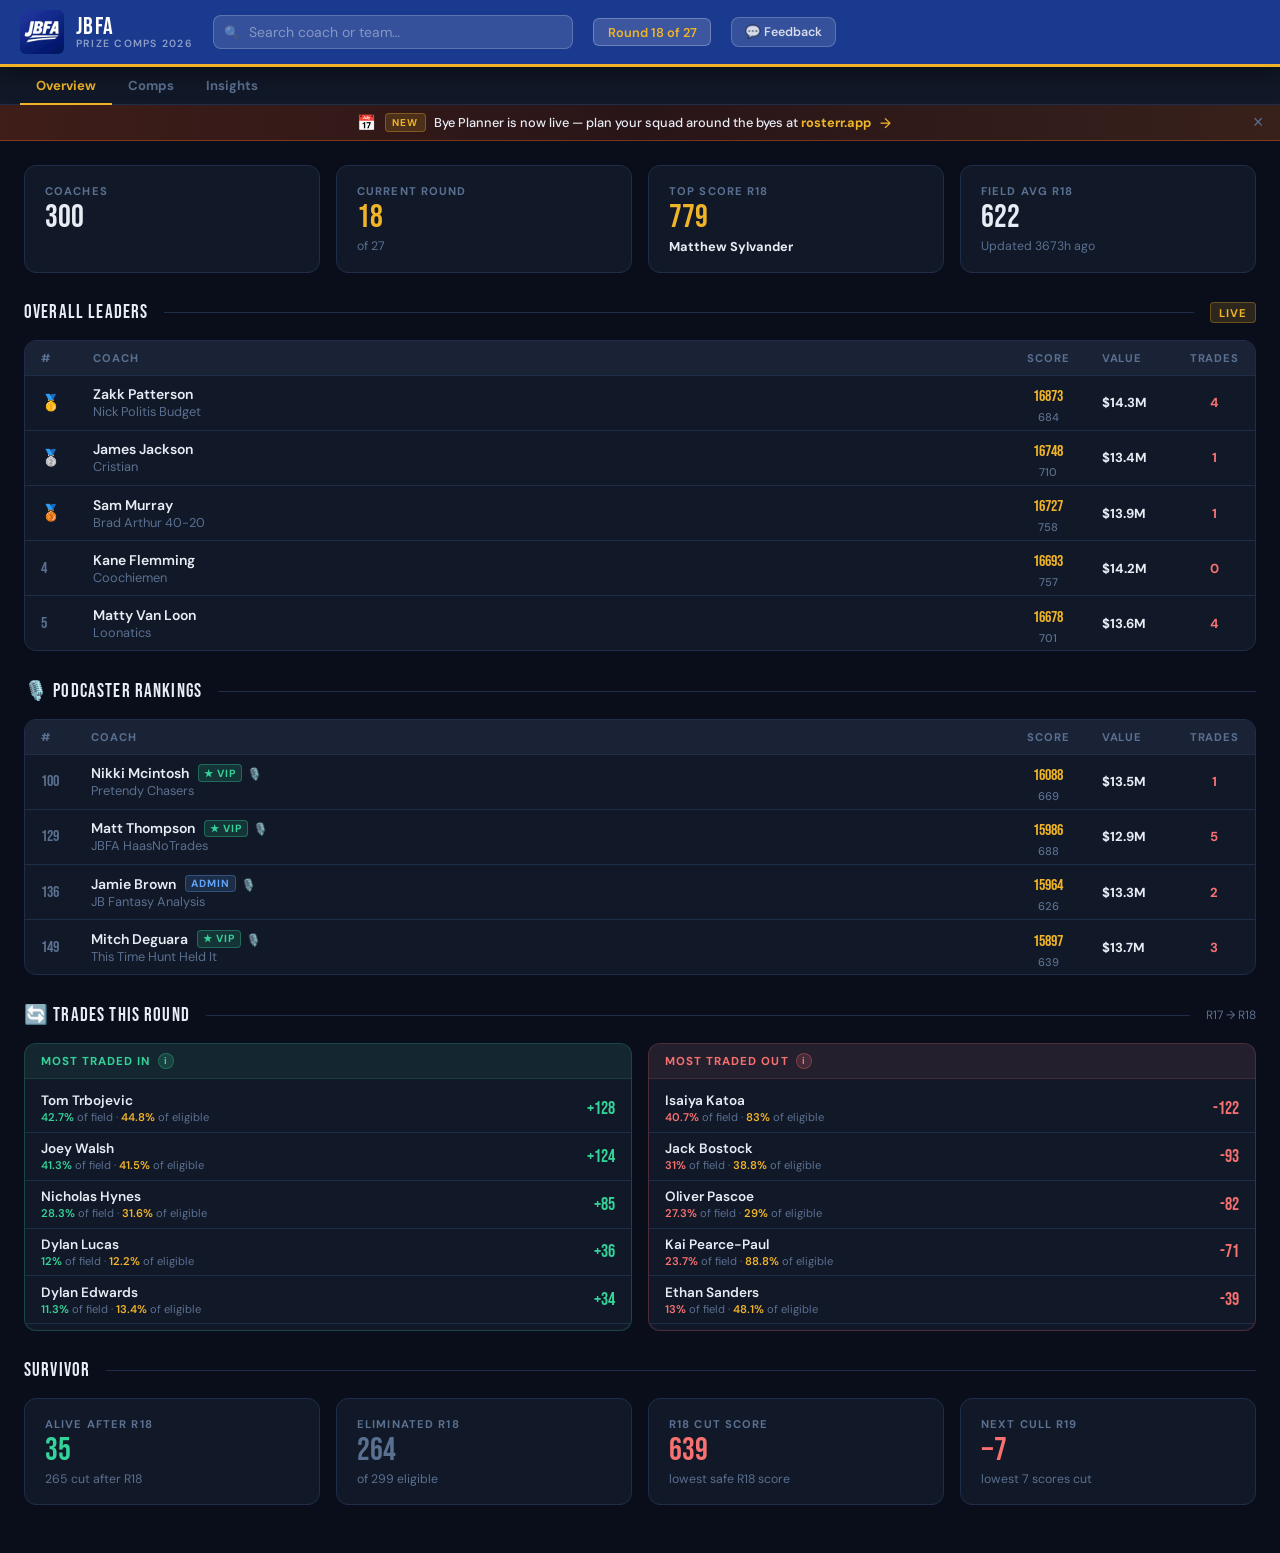
==== index.html @ 5144ec26 "R18: seeding prize winners + Knockout bracket page - Add final Seeding (R9-R18) prize winners to Pri" ====
<!DOCTYPE html>

<html lang="en">
<head>
<meta charset="UTF-8">
<meta name="viewport" content="width=device-width, initial-scale=1.0">
<link rel="icon" href="data:image/svg+xml,<svg xmlns='http://www.w3.org/2000/svg' viewBox='0 0 100 100'><text y='.9em' font-size='90'>🏉</text></svg>">
<title>JBFA Fantasy League — 2026</title>
<link href="https://fonts.googleapis.com/css2?family=Bebas+Neue&family=DM+Sans:wght@400;500;600&display=swap" rel="stylesheet">

<link rel="stylesheet" href="style.css">
<link rel="manifest" href="manifest.json">
<meta name="theme-color" content="#1a3a8f">
<meta name="apple-mobile-web-app-capable" content="yes">
<meta name="apple-mobile-web-app-status-bar-style" content="black-translucent">
<meta name="apple-mobile-web-app-title" content="JBFA">
<!-- Styles moved to style.css -->

</head>
<body>

<!-- Loading overlay — hidden once data.json is initialised -->
<div id="app-loading">
  <div class="loading-spinner"></div>
  <div class="loading-text">Loading league data…</div>
</div>

<!-- Error banner — shown if data.json fails to load -->
<div id="error-banner" role="alert">
  ⚠️ Unable to load league data.
  <button class="error-retry" onclick="location.reload()">Retry</button>
</div>

<!-- Round update banner — shown when a newer round is detected on origin -->
<div id="round-update-banner" role="alert">
  <span class="rub-msg">A newer round is now available</span>
  <button class="rub-btn" onclick="hardRefresh()">Update now</button>
  <button class="rub-close" onclick="document.getElementById('round-update-banner').classList.remove('visible')" aria-label="Dismiss">×</button>
</div>

<header>
  <div class="hdr">
    <div class="logo-wrap" onclick="goHome()">
      <img class="logo-img" src="logo.jpg" alt="JBFA">
      <div><div class="logo-text">JBFA</div><span class="logo-sub">Prize Comps 2026</span></div>
    </div>
    <div class="sw">
      <span class="si">🔍</span>
      <input id="gs" type="text" placeholder="Search coach or team…" autocomplete="off">
      <div class="sdrop" id="sdrop"></div>
    </div>
    <div class="rpill" id="rpill" style="cursor:pointer">--</div>
    <button class="btn-feedback" onclick="document.getElementById('fmodal').style.display='flex'">💬 Feedback</button>
  </div>
</header>



<div class="nav">
  <div class="nav-top">
    <button class="nb-top active" id="nbt-ov" onclick="showTopTab('ov')">Overview</button>
    <button class="nb-top" id="nbt-comp" onclick="showTopTab('comp')">Comps</button>
    <button class="nb-top" id="nbt-insights" onclick="showTopTab('insights')">Insights</button>
  </div>
  <div class="nav-sub" id="nav-sub-comp" style="display:none">
    <button class="nb" id="nb-how" onclick="showTab(event,'how')">How It Works</button>
    <div class="nsep"></div>
    <button class="nb" id="nb-p1" onclick="showTab(event,'p1')">Qualifying</button>
    <button class="nb" id="nb-p2" onclick="showTab(event,'p2')">Seeding</button>
    <button class="nb" id="nb-p3" onclick="showTab(event,'p3')">Knockout</button>
    <div class="nsep"></div>
    <button class="nb" id="nb-c2" onclick="showTab(event,'c2')">🎯 Survivor</button>
    <div class="nsep"></div>
    <button class="nb" id="nb-vip" onclick="showTab(event,'vip')">⭐ VIP</button>
    <div class="nsep"></div>
    <button class="nb" id="nb-prizes" onclick="showTab(event,'prizes')">🏆 Prizes</button>
  </div>
  <div class="nav-sub" id="nav-sub-insights" style="display:none">
    <button class="nb" id="nb-stats" onclick="showTab(event,'stats')">📈 Stats</button>
    <button class="nb" id="nb-players" onclick="showTab(event,'players')">🏉 Ownership</button>
    <button class="nb" id="nb-sd" onclick="showTab(event,'sd')">📊 Score Distribution</button>
  </div>
</div>

<!-- Rosterr Bye Planner promo bar -->
<div id="bye-promo-bar">
  <a href="https://rosterr.app" target="_blank" rel="noopener noreferrer" id="bye-promo-link">
    <span class="bpb-icon">📅</span>
    <span class="bpb-badge">NEW</span>
    <span class="bpb-text-full">Bye Planner is now live — plan your squad around the byes at <strong>rosterr.app</strong></span>
    <span class="bpb-text-short">Bye Planner now live at <strong>rosterr.app</strong></span>
    <span class="bpb-arrow">→</span>
  </a>
  <button class="bpb-close" onclick="dismissByePromo()" title="Dismiss">×</button>
</div>
<script>
(function(){if(localStorage.getItem('byePromoDismissed')){var b=document.getElementById('bye-promo-bar');if(b)b.style.display='none';}})();
function dismissByePromo(){document.getElementById('bye-promo-bar').style.display='none';localStorage.setItem('byePromoDismissed','1');}
</script>

<main>

  <!-- COACH VIEW -->
  <div id="cv">
    <button class="cvback" onclick="closeCv()">← Back</button>
    <div id="cvc"></div>
  </div>

  <!-- OVERVIEW -->
  <div class="panel active" id="panel-ov">
    <div class="sr">
      <div class="sc"><div class="scl">Coaches</div><div class="scv" id="sc-total">--</div><div class="scs"></div></div>
      <div class="sc"><div class="scl">Current Round</div><div class="scv" style="color:var(--accent)" id="sc-cur-round">--</div><div class="scs">of 27</div></div>
      <div class="sc"><div class="scl" id="sc-top-label">Top Score R--</div><div class="scv" style="color:var(--accent)" id="sc-top-val">--</div><div class="scs" id="sc-top-coach" style="color:var(--text);font-weight:700;font-size:.8rem">--</div></div>
      <div class="sc"><div class="scl" id="sc-avg-label">Field Avg R--</div><div class="scv" id="sc-avg-val">--</div><div class="scs" id="sc-avg-sub"></div></div>
    </div>
    <div class="sh"><div class="sht">Overall Leaders</div><div class="shl"></div><span class="badge bt1">Live</span></div>
    <div class="tw"><div class="tw-scroll"><table id="ovt">
      <colgroup><col style="width:38px"><col><col style="width:72px"><col style="width:88px"><col style="width:60px"></colgroup>
      <thead><tr><th>#</th><th>Coach</th><th style="text-align:center">Score</th><th>Value</th><th>Trades</th></tr></thead>
      <tbody id="ov-top"></tbody>
    </table></div></div>
    <div class="sh"><div class="sht">🎙️ Podcaster Rankings</div><div class="shl"></div></div>
    <div class="tw"><div class="tw-scroll"><table id="ovp">
      <colgroup><col style="width:38px"><col><col style="width:72px"><col style="width:88px"><col style="width:60px"></colgroup>
      <thead><tr><th>#</th><th>Coach</th><th style="text-align:center">Score</th><th>Value</th><th>Trades</th></tr></thead>
      <tbody id="ov-pod"></tbody>
    </table></div></div>
    <div class="sh"><div class="sht">🔄 Trades This Round</div><div class="shl"></div><span id="ov-trade-rnd" style="font-size:.75rem;color:var(--muted)"></span></div>
    <div style="display:grid;grid-template-columns:1fr 1fr;gap:1rem;margin-bottom:1.5rem;">
      <div style="background:var(--surface);border:1px solid rgba(52,211,153,.25);border-radius:12px;overflow:hidden;">
        <div style="background:rgba(52,211,153,.08);padding:.55rem 1rem;border-bottom:1px solid rgba(52,211,153,.15);font-size:.72rem;font-weight:700;text-transform:uppercase;letter-spacing:.09em;color:var(--green);display:flex;align-items:center">Most Traded In<button class="trade-info-btn" onclick="document.getElementById('trade-info-modal').classList.add('open')" title="What does % eligible mean?" style="border-color:rgba(52,211,153,.3);background:rgba(52,211,153,.15);color:var(--green);">i</button></div>
        <div id="ov-traded-in" style="padding:.35rem 0;"></div>
      </div>
      <div style="background:var(--surface);border:1px solid rgba(248,113,113,.25);border-radius:12px;overflow:hidden;">
        <div style="background:rgba(248,113,113,.08);padding:.55rem 1rem;border-bottom:1px solid rgba(248,113,113,.15);font-size:.72rem;font-weight:700;text-transform:uppercase;letter-spacing:.09em;color:var(--red);display:flex;align-items:center">Most Traded Out<button class="trade-info-btn" onclick="document.getElementById('trade-info-modal').classList.add('open')" title="What does % eligible mean?" style="border-color:rgba(248,113,113,.3);background:rgba(248,113,113,.15);color:var(--red);">i</button></div>
        <div id="ov-traded-out" style="padding:.35rem 0;"></div>
      </div>
    </div>
    <div class="sh"><div class="sht">Survivor</div><div class="shl"></div></div>
    <div class="sr" id="sr-surv-ov">
      <div class="sc"><div class="scl" id="sc-alive-label">Alive After Last Round</div><div class="scv" style="color:var(--green)" id="sc-alive">--</div><div class="scs" id="sc-alive-sub">— cut after last round</div></div>
      <div class="sc"><div class="scl" id="sc-elim-label">Eliminated</div><div class="scv" style="color:var(--muted)" id="sc-elim-count">--</div><div class="scs" id="sc-elim-sub">lowest scores cut</div></div>
      <div class="sc"><div class="scl" id="sc-cut-label-ov">Cut Score</div><div class="scv" style="color:var(--red)" id="sc-cut-val-ov">--</div><div class="scs" id="sc-cut-scs-ov">lowest safe score</div></div>
      <div class="sc"><div class="scl" id="sc-next-cull-label">Next Cull</div><div class="scv" style="color:var(--red)" id="sc-next-cull-val">—</div><div class="scs" id="sc-next-cull-sub">lowest scores cut</div></div>
    </div>
  </div>

  <!-- HOW IT WORKS -->
  <div class="panel" id="panel-how">

    <!-- ── MAIN SEASON COMP ── -->
    <div style="border:1px solid rgba(26,58,143,.6);border-radius:16px;overflow:hidden;margin-bottom:2rem;">
      <div style="background:linear-gradient(135deg,rgba(26,58,143,.5),rgba(26,58,143,.25));padding:1rem 1.5rem;display:flex;align-items:center;justify-content:space-between;border-bottom:1px solid rgba(26,58,143,.4);">
        <div style="display:flex;align-items:center;gap:.75rem;">
          <span style="font-size:1.4rem">🏟️</span>
          <div>
            <div style="font-family:'Bebas Neue',sans-serif;font-size:1.3rem;letter-spacing:.06em;color:#fff">Main Season Comp</div>
            <div style="font-size:.72rem;color:rgba(255,255,255,.45);text-transform:uppercase;letter-spacing:.1em">3 Phases · Rounds 1–27</div>
          </div>
        </div>
        <div style="display:flex;gap:.4rem">
          <span class="badge bt1">Qualifying</span>
          <span class="badge bt2">Seeding</span>
          <span class="badge bp3">Knockout</span>
        </div>
      </div>
      <div style="padding:1.5rem;">
        <div class="tl" style="margin-top:0">
          <div class="tls cur" onclick="showTab(null,'p1')"><div class="tlr">R1–R8</div><div class="tll">Qualifying</div><div class="tld">All together</div></div>
          <div class="tls" onclick="showTab(null,'p2')"><div class="tlr">R9–R18</div><div class="tll">Seeding</div><div class="tld">3 Tier groups</div></div>
          <div class="tls" onclick="showTab(null,'p3')"><div class="tlr">R19–R27</div><div class="tll">Knockout</div><div class="tld">Full Knockout</div></div>
        </div>
        <div class="tl-hint">↑ tap a phase to jump to its standings</div>
        <div class="hg">
          <div class="hc">
            <div style="display:flex;align-items:center;gap:.6rem;margin-bottom:.6rem"><span class="badge bt1" style="font-size:.75rem;padding:.2rem .6rem">Qualifying</span><span style="color:var(--muted);font-size:.8rem">Rounds 1–8</span></div>
            <div class="ht">All In</div>
            <p>All <span class="dyn-total">JBFA</span> coaches compete together, points accumulate each week. Your <strong>rank after Round 8</strong> determines which tier you enter for Seeding.</p>
          </div>
          <div class="hc">
            <div style="display:flex;align-items:center;gap:.6rem;margin-bottom:.6rem"><span class="badge bt2" style="font-size:.75rem;padding:.2rem .6rem">Seeding</span><span style="color:var(--muted);font-size:.8rem">Rounds 9–18</span></div>
            <div class="ht">Tier Groups</div>
            <p><strong class="ac">Points reset to zero</strong> at Round 9. Three separate competitions run for 10 rounds with their own prizes.</p>
            <div style="display:flex;flex-direction:column;gap:.5rem;margin-top:.85rem">
              <div style="display:flex;align-items:center;justify-content:space-between;background:var(--surface2);border-radius:6px;padding:.5rem .75rem"><div style="display:flex;align-items:center;gap:.5rem"><span class="badge bt1">Tier 1</span><span style="font-size:.82rem;font-weight:600">Premiership</span></div><span style="font-size:.78rem;color:var(--muted)">Top 100</span></div>
              <div style="display:flex;align-items:center;justify-content:space-between;background:var(--surface2);border-radius:6px;padding:.5rem .75rem"><div style="display:flex;align-items:center;gap:.5rem"><span class="badge bt2">Tier 2</span><span style="font-size:.82rem;font-weight:600">Championship</span></div><span style="font-size:.78rem;color:var(--muted)">Ranks 101–200</span></div>
              <div style="display:flex;align-items:center;justify-content:space-between;background:var(--surface2);border-radius:6px;padding:.5rem .75rem"><div style="display:flex;align-items:center;gap:.5rem"><span class="badge bt3">Tier 3</span><span style="font-size:.82rem;font-weight:600">State Cup</span></div><span style="font-size:.78rem;color:var(--muted)">Ranks 201+</span></div>
            </div>
          </div>
          <div class="hc">
            <div style="display:flex;align-items:center;gap:.6rem;margin-bottom:.6rem"><span class="badge bp3" style="font-size:.75rem;padding:.2rem .6rem">Knockout</span><span style="color:var(--muted);font-size:.8rem">Rounds 19–27</span></div>
            <div class="ht">Full Knockout</div>
            <p>All coaches re-enter a <strong>seeded bracket</strong> based on Seeding results. Top seeds receive byes in R19. The <strong class="ac">top 4 coaches</strong> share the main prizes.</p>
          </div>
        </div>
      </div>
    </div>

    <!-- ── SURVIVAL KNOCKOUT ── -->
    <div style="border:1px solid rgba(248,113,113,.3);border-radius:16px;overflow:hidden;margin-bottom:2rem;">
      <div style="background:linear-gradient(135deg,rgba(220,38,38,.2),rgba(220,38,38,.08));padding:1rem 1.5rem;display:flex;align-items:center;justify-content:space-between;border-bottom:1px solid rgba(248,113,113,.2);">
        <div style="display:flex;align-items:center;gap:.75rem;">
          <span style="font-size:1.4rem">🎯</span>
          <div>
            <div style="font-family:'Bebas Neue',sans-serif;font-size:1.3rem;letter-spacing:.06em;color:#fff">Survivor</div>
            <div style="font-size:.72rem;color:rgba(255,255,255,.45);text-transform:uppercase;letter-spacing:.1em">Runs all 27 rounds in parallel</div>
          </div>
        </div>
        <span class="badge balive" style="font-size:.7rem">Weekly Score Only</span>
      </div>
      <div style="padding:1.5rem;display:grid;grid-template-columns:1fr 1fr;gap:1.5rem;">
        <div>
          <div class="ht" style="margin-bottom:.5rem">How it works</div>
          <p style="font-size:.875rem;color:var(--muted);line-height:1.65">Runs in parallel with the Main Season Comp across all 27 rounds. Each round the coaches with the <strong style="color:var(--text)">lowest score that week</strong> are eliminated — regardless of how they've performed before. <strong style="color:var(--text)">Weekly score only, never cumulative.</strong></p>
          <p style="font-size:.72rem;color:var(--muted);line-height:1.6;margin-top:.5rem;opacity:.7">* Tiebreaker: if coaches finish on the same score at the cut line, the coach with the higher score from the <em>previous round</em> is retained. Ties cascade back further if still equal. In Round 1 (no prior round), tied coaches at the cut are both kept safe.</p>
        </div>
        <div>
          <div class="ht" style="margin-bottom:.5rem">Key facts</div>
          <div style="display:flex;flex-direction:column;gap:.4rem">
            <div style="display:flex;justify-content:space-between;font-size:.82rem;padding:.4rem .6rem;background:var(--surface2);border-radius:6px"><span style="color:var(--muted)">Started</span><strong>299 coaches</strong></div>
            <div style="display:flex;justify-content:space-between;font-size:.82rem;padding:.4rem .6rem;background:var(--surface2);border-radius:6px"><span style="color:var(--muted)">Round 1</span><strong style="color:var(--green)">No eliminations</strong></div>
            <div style="display:flex;justify-content:space-between;font-size:.82rem;padding:.4rem .6rem;background:var(--surface2);border-radius:6px"><span style="color:var(--muted)">Winner</span><strong>Last coach standing (R27)</strong></div>
          </div>
        </div>
      </div>
    </div>

    <!-- ── VIP OVERALL COMP ── -->
    <div style="border:1px solid rgba(52,211,153,.3);border-radius:16px;overflow:hidden;margin-bottom:1rem;">
      <div style="background:linear-gradient(135deg,rgba(52,211,153,.15),rgba(52,211,153,.05));padding:1rem 1.5rem;display:flex;align-items:center;justify-content:space-between;border-bottom:1px solid rgba(52,211,153,.2);">
        <div style="display:flex;align-items:center;gap:.75rem;">
          <span style="font-size:1.4rem">⭐</span>
          <div>
            <div style="font-family:'Bebas Neue',sans-serif;font-size:1.3rem;letter-spacing:.06em;color:var(--vip)">VIP Overall Comp</div>
            <div style="font-size:.72rem;color:rgba(255,255,255,.45);text-transform:uppercase;letter-spacing:.1em">68 designated entries · Cumulative all season</div>
          </div>
        </div>
        <span class="badge bvip dyn-vip-badge" style="font-size:.7rem">68 Entries</span>
      </div>
      <div style="padding:1.5rem;display:grid;grid-template-columns:1fr 1fr;gap:1.5rem;">
        <div>
          <div class="ht" style="margin-bottom:.5rem">How it works</div>
          <p style="font-size:.875rem;color:var(--muted);line-height:1.65">Exclusive to VIP members. A <strong style="color:var(--text)">cumulative season-long standings</strong> using each VIP's designated entry. Coaches with multiple teams nominate one entry for this leaderboard. Best cumulative score across all 27 rounds wins.</p>
        </div>
        <div>
          <div class="ht" style="margin-bottom:.5rem">Key facts</div>
          <div style="display:flex;flex-direction:column;gap:.4rem">
            <div style="display:flex;justify-content:space-between;font-size:.82rem;padding:.4rem .6rem;background:var(--surface2);border-radius:6px"><span style="color:var(--muted)">Entrants</span><strong style="color:var(--vip)">68 VIP coaches</strong></div>
            <div style="display:flex;justify-content:space-between;font-size:.82rem;padding:.4rem .6rem;background:var(--surface2);border-radius:6px"><span style="color:var(--muted)">Scoring</span><strong>Cumulative — all 27 rounds</strong></div>
            <div style="display:flex;justify-content:space-between;font-size:.82rem;padding:.4rem .6rem;background:var(--surface2);border-radius:6px"><span style="color:var(--muted)">Entries per coach</span><strong>One designated entry only</strong></div>
          </div>
        </div>
      </div>
    </div>

  </div>

  <!-- PHASE 1 -->
  <div class="panel" id="panel-p1">
    <div class="sh" style="margin-top:0"><div class="sht">Qualifying — Current Rankings</div><div class="shl"></div><span class="badge bt1" style="font-size:.68rem">Rounds 1–8</span></div>
    <p style="color:var(--muted);font-size:.875rem;margin-bottom:1.25rem;" id="standings-sub">Standings after Round 2. Click any row for coach profile.</p>
    <div class="fr">
      <span class="fil">Filter:</span>
      <input class="fi" id="p1fi" placeholder="Search coach or team…" oninput="fP1()">
      <span style="margin-left:auto;font-size:.82rem;color:var(--muted)" id="p1ct"></span>
    </div>
    <div class="tw"><div class="tw-scroll"><table id="p1t">
      <colgroup><col style="width:38px"><col><col style="width:72px"><col style="width:88px"><col style="width:60px"></colgroup>
      <thead><tr><th>#</th><th>Coach</th><th style="text-align:center">Score</th><th>Value</th><th>Trades</th></tr></thead>
      <tbody id="p1b"></tbody>
    </table></div></div>
    <div class="pager" id="p1pg"></div>
  </div>

  <!-- PHASE 2 -->
  <div class="panel" id="panel-p2">
    <div class="cs"><div class="csi">🏆</div><h3>Seeding — Tier Groups</h3><p>Begins Round 9. Tier splits determined by Qualifying ranking after Round 8.</p></div>
  </div>

  <!-- PHASE 3 -->
  <div class="panel" id="panel-p3">
    <div class="sh" style="margin-top:0"><div class="sht">Knockout — Seeded Bracket</div><div class="shl"></div><span class="badge bp3" style="font-size:.68rem">Rounds 19–27</span></div>
    <p style="color:var(--muted);font-size:.875rem;margin-bottom:1rem">All coaches re-enter one seeded knockout. Seeds come from the final Seeding results — Premiership seeds 1–100, Championship 101–200, State Cup 201–300. Higher weekly score advances; lose once and you're out.</p>
    <div class="ko-chips" id="ko-chips"></div>
    <div class="ko-search-wrap">
      <input class="fi ko-search" id="koSearch" placeholder="🔍 Search your coach or team to see your matchup…" oninput="koFilter()" onfocus="koFilter()" autocomplete="off">
      <div class="ko-drop" id="koDrop"></div>
    </div>
    <div id="koResult"></div>
    <div id="koDefault"></div>
  </div>

  <!-- SURVIVAL -->
  <div class="panel" id="panel-c2">
    <div class="sh" style="margin-top:0"><div class="sht">Survivor</div><div class="shl"></div></div>
    <p style="color:var(--muted);font-size:.875rem;margin-bottom:1.5rem;"><strong style="color:var(--text)">Weekly score only — not cumulative.</strong> Each round the coaches with the lowest <em>that week's score</em> are eliminated, regardless of how they've performed before. Survive each round. Last coach standing after Round 27 wins.</p>
    <div class="sr">
      <div class="sc"><div class="scl">Started</div><div class="scv" id="sc-started">--</div><div class="scs">coaches</div></div>
      <div class="sc"><div class="scl">Still Alive</div><div class="scv" style="color:var(--green)" id="sc-still-alive">--</div><div class="scs" id="sc-still-alive-sub">after last round</div></div>
      <div class="sc"><div class="scl">Eliminated</div><div class="scv" style="color:var(--muted)" id="sc-elim-count">—</div><div class="scs" id="sc-elim-sub">cut to date</div></div>
      <div class="sc"><div class="scl" id="sc-cut-label">Cut Score</div><div class="scv" style="color:var(--red)" id="sc-cut-val">--</div><div class="scs" id="sc-cut-scs">lowest safe score</div></div>
      <div class="sc"><div class="scl" id="sc-next-drop-label">Next Drop</div><div class="scv" style="color:var(--red)" id="sc-next-drop-val">—</div><div class="scs">lowest weekly scores cut</div></div>
    </div>
    <div class="sh"><div class="sht">Full Drop Schedule</div><div class="shl"></div></div>
    <div style="display:flex;gap:.5rem;flex-wrap:wrap;margin-bottom:.75rem;align-items:center;">
      <span style="font-size:.7rem;color:var(--muted);font-weight:700;text-transform:uppercase;letter-spacing:.08em">% cut:</span>
      <span style="font-size:.72rem;color:var(--green);background:rgba(52,211,153,.1);border:1px solid rgba(52,211,153,.25);border-radius:4px;padding:.1rem .4rem">0%</span>
      <span style="font-size:.72rem;color:var(--blue);background:rgba(96,165,250,.1);border:1px solid rgba(96,165,250,.25);border-radius:4px;padding:.1rem .4rem">&lt;5%</span>
      <span style="font-size:.72rem;color:var(--accent);background:rgba(240,180,41,.1);border:1px solid rgba(240,180,41,.25);border-radius:4px;padding:.1rem .4rem">&lt;10%</span>
      <span style="font-size:.72rem;color:#fb923c;background:rgba(251,146,60,.1);border:1px solid rgba(251,146,60,.25);border-radius:4px;padding:.1rem .4rem">&lt;20%</span>
      <span style="font-size:.72rem;color:var(--red);background:rgba(248,113,113,.1);border:1px solid rgba(248,113,113,.25);border-radius:4px;padding:.1rem .4rem">&lt;35%</span>
      <span style="font-size:.72rem;color:#ef4444;background:rgba(220,38,38,.1);border:1px solid rgba(220,38,38,.25);border-radius:4px;padding:.1rem .4rem">35%+</span>
    </div>
    <p style="font-size:.78rem;color:var(--muted);margin-bottom:.5rem;">💡 <strong style="color:var(--text)">Click any round</strong> to see which coaches were eliminated that round.</p>
    <div class="sg" id="sgrid"></div>
    <div id="elim-popup" style="display:none;margin-top:.75rem;background:var(--surface2);border:1px solid var(--border);border-radius:10px;padding:1rem;"></div>
    <div class="sh" style="margin-top:1.75rem"><div class="sht">Who's Still Alive</div><div class="shl"></div><span class="badge balive" id="alive-count-badge"></span></div>
    <div class="fr" style="margin-bottom:.75rem">
      <span class="fil">Filter:</span>
      <input class="fi" id="c2fi" placeholder="Search coach or team…" oninput="fC2()" style="width:200px">
      <select id="c2sort" onchange="fC2()" style="background:var(--surface2);border:1px solid var(--border);border-radius:8px;padding:.4rem .75rem;color:var(--text);font-family:'DM Sans',sans-serif;font-size:.85rem;outline:none;">
        <option value="rank">Overall Rank</option>
        <option value="scoreDesc">Score: High → Low</option>
        <option value="scoreAsc">Score: Low → High</option>
        <option value="name">Name A → Z</option>
      </select>
    </div>
    <div class="tw-scroll">
      <table style="width:100%;border-collapse:collapse">
        <thead><tr style="border-bottom:1px solid var(--border)">
          <th style="padding:.4rem .6rem;font-size:.7rem;color:var(--muted);text-align:left;text-transform:uppercase;letter-spacing:.08em">#</th>
          <th style="padding:.4rem .6rem;font-size:.7rem;color:var(--muted);text-align:left;text-transform:uppercase;letter-spacing:.08em">Coach</th>
          <th style="padding:.4rem .6rem;font-size:.7rem;color:var(--muted);text-align:right;text-transform:uppercase;letter-spacing:.08em">Overall Rank</th>
          <th style="padding:.4rem .6rem;font-size:.7rem;color:var(--muted);text-align:right;text-transform:uppercase;letter-spacing:.08em" id="c2-score-hdr">Score</th>
        </tr></thead>
        <tbody id="c2b"></tbody>
      </table>
    </div>
  </div>

  <!-- PLAYERS TAB -->
  <div class="panel" id="panel-players">
    <div class="sh" style="margin-top:0"><div class="sht">🏉 Player Insights</div><div class="shl"></div><span class="badge bt2" style="font-size:.68rem" id="pl-round-badge">Round 2 data</span></div>
    <p style="color:var(--muted);font-size:.875rem;margin-bottom:1.5rem;">Ownership and trade data across all JBFA coaches.</p>

    <!-- Trade Summary -->
    <div style="display:grid;grid-template-columns:1fr 1fr;gap:1rem;margin-bottom:1.5rem;">
      <div style="background:var(--surface);border:1px solid rgba(52,211,153,.3);border-radius:12px;overflow:hidden;">
        <div style="background:rgba(52,211,153,.1);padding:.65rem 1rem;border-bottom:1px solid rgba(52,211,153,.2);font-family:'Bebas Neue',sans-serif;font-size:.95rem;letter-spacing:.06em;color:var(--green);display:flex;align-items:center;">🔥 Most Traded IN<button class="trade-info-btn" onclick="document.getElementById('trade-info-modal').classList.add('open')" title="What does % eligible mean?">i</button></div>
        <div id="pl-traded-in" style="padding:.5rem 0;"></div>
      </div>
      <div style="background:var(--surface);border:1px solid rgba(248,113,113,.3);border-radius:12px;overflow:hidden;">
        <div style="background:rgba(248,113,113,.1);padding:.65rem 1rem;border-bottom:1px solid rgba(248,113,113,.2);font-family:'Bebas Neue',sans-serif;font-size:.95rem;letter-spacing:.06em;color:var(--red);display:flex;align-items:center;">📉 Most Traded OUT<button class="trade-info-btn" onclick="document.getElementById('trade-info-modal').classList.add('open')" title="What does % eligible mean?">i</button></div>
        <div id="pl-traded-out" style="padding:.5rem 0;"></div>
      </div>
    </div>

    <!-- Full ownership table -->
    <div class="sh"><div class="sht">Ownership Rankings</div><div class="shl"></div></div>
    <div class="fr">
      <span class="fil">Filter:</span>
      <input class="fi" id="plfi" placeholder="Search player…" oninput="fPlayers()" style="width:200px">
      <select id="plsort" onchange="fPlayers()" style="background:var(--surface2);border:1px solid var(--border);border-radius:8px;padding:.4rem .75rem;color:var(--text);font-family:'DM Sans',sans-serif;font-size:.85rem;outline:none;">
        <option value="ownedDesc">Ownership: High → Low</option>
        <option value="ownedAsc">Ownership: Low → High</option>
        <option value="topN">Top-N Ownership: High → Low</option>
        <option value="cost">Price: High → Low</option>
        <option value="tradedIn">Most Traded In</option>
        <option value="tradedOut">Most Traded Out</option>
      </select>
      <div style="display:flex;align-items:center;gap:.4rem;">
        <label style="font-size:.72rem;color:var(--accent);font-weight:700;white-space:nowrap">Top</label>
        <input id="pltopn" type="number" value="100" min="1" max="300" oninput="fPlayers()" style="width:54px;background:rgba(240,180,41,.08);border:1px solid rgba(240,180,41,.35);border-radius:6px;padding:.35rem .5rem;color:var(--accent);font-family:'DM Sans',sans-serif;font-size:.85rem;outline:none;text-align:center;font-weight:700;">
        <label style="font-size:.72rem;color:var(--accent);font-weight:700;white-space:nowrap">coaches ↓</label>
      </div>
      <span style="margin-left:auto;font-size:.82rem;color:var(--muted)" id="plct"></span>
    </div>
    <p style="font-size:.72rem;color:var(--muted);margin-bottom:.5rem;font-style:italic">⚠️ Player prices reflect last round's data — updated prices appear in next week's export.</p>
    <div id="pl-table-wrap"><div class="tw"><div class="tw-scroll"><table id="plt">
      <thead><tr><th>#</th><th>Player</th><th>Price</th><th>Ownership</th><th id="topn-header" style="background:rgba(240,180,41,.12);color:var(--accent);border-left:2px solid rgba(240,180,41,.3);border-right:2px solid rgba(240,180,41,.3);">Top 100</th><th>Traded In ↑</th><th style="font-size:.65rem">% of field</th><th style="font-size:.65rem">% eligible</th><th>Traded Out ↓</th><th style="font-size:.65rem">% of field</th><th style="font-size:.65rem">% eligible</th></tr></thead>
      <tbody id="plb"></tbody>
    </table></div></div></div>
    <div id="pl-card-list"></div>
  </div>

  <!-- VIP COMP -->
  <div class="panel" id="panel-vip">
    <div class="vip-banner">
      <div class="vip-banner-icon">⭐</div>
      <div>
        <h2>VIP Overall Comp</h2>
        <p>Exclusive to VIP members. Cumulative season-long standings using each VIP's designated entry. One entry per coach. <span class="dyn-vip-count">68</span> competitors.</p>
      </div>
    </div>
    <div class="sr">
      <div class="sc"><div class="scl">VIP Entries</div><div class="scv" style="color:var(--vip)">68</div><div class="scs">competitors</div></div>
      <div class="sc"><div class="scl" id="vip-top-label">Top Score R2</div><div class="scv" style="color:var(--accent)" id="vip-top">—</div><div class="scs" id="vip-top-team" style="color:var(--text);font-weight:700;font-size:.8rem">—</div></div>
      <div class="sc"><div class="scl">1st Prize</div><div class="scv" style="color:var(--vip);font-size:1.6rem;margin-top:.2rem">$500</div><hr style="border:none;border-top:1px solid var(--border);margin:.4rem 0"><div style="font-size:.65rem;text-transform:uppercase;letter-spacing:.08em;color:var(--muted)">Runner-up</div><div style="font-family:'Bebas Neue',sans-serif;font-size:1.1rem;color:var(--vip);letter-spacing:.04em;margin:.1rem 0">$100 <span style="font-size:.75rem;color:var(--muted)">JBFA Credit</span></div></div>
    </div>
    <div class="sh"><div class="sht">VIP Leaderboard</div><div class="shl"></div></div>
    <div class="fr"><span class="fil">Filter:</span><input class="fi" id="vipfi" placeholder="Search VIP coach or team…" oninput="fVip()"></div>
    <div class="tw"><div class="tw-scroll"><table id="vipt">
      <colgroup><col style="width:38px"><col><col style="width:72px"><col style="width:88px"><col style="width:60px"></colgroup>
      <thead><tr><th>#</th><th>Coach</th><th style="text-align:center">Score</th><th>Value</th><th>Trades</th></tr></thead>
      <tbody id="vipb"></tbody>
    </table></div></div>
    <div class="pager" id="vippg"></div>
  </div>

  <!-- PRIZES -->
  <div class="panel" id="panel-prizes">
    <div class="sh" style="margin-top:0"><div class="sht">Prize Pool — 2026 Season</div><div class="shl"></div></div>

    <!-- OVERALL CUMULATIVE -->
    <div style="border:1px solid rgba(240,180,41,.6);border-radius:16px;overflow:hidden;margin-bottom:2rem;">
      <div style="background:linear-gradient(135deg,rgba(240,180,41,.3),rgba(240,180,41,.12));padding:1rem 1.5rem;display:flex;align-items:center;justify-content:space-between;border-bottom:1px solid rgba(240,180,41,.3);">
        <div style="display:flex;align-items:center;gap:.75rem;">
          <span style="font-size:1.4rem">🌟</span>
          <div>
            <div style="font-family:'Bebas Neue',sans-serif;font-size:1.3rem;letter-spacing:.06em;color:#f0b429">Overall Points — Season Total</div>
            <div style="font-size:.72rem;color:rgba(255,255,255,.45);text-transform:uppercase;letter-spacing:.1em">All JBFA coaches · Cumulative all 27 rounds</div>
          </div>
        </div>
        <span class="badge bt1" style="font-size:.7rem">Top 5 Paid</span>
      </div>
      <div style="padding:1.5rem;">
        <div class="prizes-grid">
          <div class="prize-card gold"><div class="prize-title">🥇 1st Place</div><div class="prize-amount" style="font-family:'Bebas Neue',sans-serif;font-size:2rem;color:var(--accent);letter-spacing:.04em;margin:.5rem 0;">$750</div><div class="prize-winner"><span class="prize-pill"><span class="prize-pill-dot"></span>Winner TBD</span></div></div>
          <div class="prize-card gold"><div class="prize-title">🥈 2nd Place</div><div class="prize-amount" style="font-family:'Bebas Neue',sans-serif;font-size:2rem;color:var(--accent);letter-spacing:.04em;margin:.5rem 0;">$350</div><div class="prize-winner"><span class="prize-pill"><span class="prize-pill-dot"></span>Winner TBD</span></div></div>
          <div class="prize-card gold"><div class="prize-title">🥉 3rd Place</div><div class="prize-amount" style="font-family:'Bebas Neue',sans-serif;font-size:1.3rem;color:var(--accent);letter-spacing:.04em;margin:.5rem 0;">2027 JBFA<br>VIP Package</div><div class="prize-winner"><span class="prize-pill"><span class="prize-pill-dot"></span>Winner TBD</span></div></div>
          <div class="prize-card gold"><div class="prize-title">4th Place</div><div class="prize-amount" style="font-family:'Bebas Neue',sans-serif;font-size:1.6rem;color:var(--accent);letter-spacing:.04em;margin:.5rem 0;">$100 <span style="font-size:.9rem">+ Hat &amp; Shirt</span></div><div class="prize-winner"><span class="prize-pill"><span class="prize-pill-dot"></span>Winner TBD</span></div></div>
          <div class="prize-card gold"><div class="prize-title">5th Place</div><div class="prize-amount" style="font-family:'Bebas Neue',sans-serif;font-size:2rem;color:var(--accent);letter-spacing:.04em;margin:.5rem 0;">$75</div><div class="prize-winner"><span class="prize-pill"><span class="prize-pill-dot"></span>Winner TBD</span></div></div>
        </div>
      </div>
    </div>

    <!-- MAIN SEASON COMP -->
    <div style="border:1px solid rgba(26,58,143,.6);border-radius:16px;overflow:hidden;margin-bottom:2rem;">
      <div style="background:linear-gradient(135deg,rgba(26,58,143,.5),rgba(26,58,143,.25));padding:1rem 1.5rem;display:flex;align-items:center;justify-content:space-between;border-bottom:1px solid rgba(26,58,143,.4);">
        <div style="display:flex;align-items:center;gap:.75rem;">
          <span style="font-size:1.4rem">🏟️</span>
          <div>
            <div style="font-family:'Bebas Neue',sans-serif;font-size:1.3rem;letter-spacing:.06em;color:#fff">Main Season Comp</div>
            <div style="font-size:.72rem;color:rgba(255,255,255,.45);text-transform:uppercase;letter-spacing:.1em">Seeding Tiers · Knockout</div>
          </div>
        </div>
        <div style="display:flex;gap:.4rem;flex-wrap:wrap;justify-content:flex-end">
          <span class="badge bt1">Tier 1</span><span class="badge bt2">Tier 2</span><span class="badge bt3">Tier 3</span>
          <span class="badge bp3">Knockout</span>
        </div>
      </div>
      <div style="padding:1.5rem;">
        <div style="display:flex;align-items:center;gap:.5rem;flex-wrap:wrap;margin-bottom:.75rem"><span style="font-size:.75rem;font-weight:700;text-transform:uppercase;letter-spacing:.1em;color:var(--muted)">Seeding — Tier Prizes (Rounds 9–18)</span><span class="badge" style="background:rgba(52,211,153,.15);color:var(--green,#34d399);border:1px solid rgba(52,211,153,.4);font-size:.62rem">✓ Final — Winners Confirmed</span></div>
        <div class="prizes-grid" style="margin-bottom:1.5rem">
          <div class="prize-card blue">
            <div class="prize-title"><span class="badge bt1" style="margin-bottom:.4rem;display:inline-flex">Tier 1</span> Premiership</div>
            <div style="font-size:.68rem;text-transform:uppercase;letter-spacing:.1em;color:var(--muted);margin-top:.25rem">1st Place</div>
            <div class="prize-amount" style="font-family:'Bebas Neue',sans-serif;font-size:1.6rem;color:var(--t1);letter-spacing:.04em;margin:.2rem 0">$400</div>
            <div style="margin-top:.4rem"><span class="prize-pill prize-pill-won"><span class="prize-pill-dot"></span>Kane Flemming <span style="opacity:.6">· Coochiemen</span></span></div>
            <hr style="border:none;border-top:1px solid var(--border);margin:.5rem 0">
            <div style="font-size:.68rem;text-transform:uppercase;letter-spacing:.1em;color:var(--muted)">Runner-up</div>
            <div style="font-family:'Bebas Neue',sans-serif;font-size:1.3rem;color:var(--t1);letter-spacing:.04em;margin:.2rem 0">$150 <span style="font-size:.9rem">+ JBFA Hat</span></div>
            <div style="margin-top:.4rem"><span class="prize-pill prize-pill-won"><span class="prize-pill-dot"></span>Zakk Patterson <span style="opacity:.6">· Nick Politis Budget</span></span></div>
          </div>
          <div class="prize-card blue">
            <div class="prize-title"><span class="badge bt2" style="margin-bottom:.4rem;display:inline-flex">Tier 2</span> Championship</div>
            <div style="font-size:.68rem;text-transform:uppercase;letter-spacing:.1em;color:var(--muted);margin-top:.25rem">1st Place</div>
            <div class="prize-amount" style="font-family:'Bebas Neue',sans-serif;font-size:1.6rem;color:var(--t2);letter-spacing:.04em;margin:.2rem 0">$200</div>
            <div style="margin-top:.4rem"><span class="prize-pill prize-pill-won"><span class="prize-pill-dot"></span>Peter Harding <span style="opacity:.6">· Pistols Panthers</span></span></div>
            <hr style="border:none;border-top:1px solid var(--border);margin:.5rem 0">
            <div style="font-size:.68rem;text-transform:uppercase;letter-spacing:.1em;color:var(--muted)">Runner-up</div>
            <div style="font-family:'Bebas Neue',sans-serif;font-size:1.1rem;color:var(--t2);letter-spacing:.04em;margin:.2rem 0">2027 JBFA Legends Pack</div>
            <div style="margin-top:.4rem"><span class="prize-pill prize-pill-won"><span class="prize-pill-dot"></span>Kye Beck <span style="opacity:.6">· Kyeskillersss</span></span></div>
          </div>
          <div class="prize-card blue">
            <div class="prize-title"><span class="badge bt3" style="margin-bottom:.4rem;display:inline-flex">Tier 3</span> State Cup</div>
            <div style="font-size:.68rem;text-transform:uppercase;letter-spacing:.1em;color:var(--muted);margin-top:.25rem">1st Place</div>
            <div class="prize-amount" style="font-family:'Bebas Neue',sans-serif;font-size:1.6rem;color:var(--t3);letter-spacing:.04em;margin:.2rem 0">$100</div>
            <div style="margin-top:.4rem"><span class="prize-pill prize-pill-won"><span class="prize-pill-dot"></span>David Mckenzie <span style="opacity:.6">· DMack Entertainers</span></span></div>
            <hr style="border:none;border-top:1px solid var(--border);margin:.5rem 0">
            <div style="font-size:.68rem;text-transform:uppercase;letter-spacing:.1em;color:var(--muted)">Runner-up</div>
            <div style="font-family:'Bebas Neue',sans-serif;font-size:1.1rem;color:var(--t3);letter-spacing:.04em;margin:.2rem 0">JBFA Hat &amp; T-Shirt</div>
            <div style="margin-top:.4rem"><span class="prize-pill prize-pill-won"><span class="prize-pill-dot"></span>Les Farah <span style="opacity:.6">· Nathan Ramjet</span></span></div>
          </div>
        </div>
        <div style="font-size:.75rem;font-weight:700;text-transform:uppercase;letter-spacing:.1em;color:var(--muted);margin-bottom:.75rem">Knockout — Top 4 (Rounds 19–27)</div>
        <div class="prizes-grid">
          <div class="prize-card gold"><div class="prize-title">🥇 1st Place</div><div class="prize-amount" style="font-family:'Bebas Neue',sans-serif;font-size:2rem;color:var(--accent);letter-spacing:.04em;margin:.5rem 0;">$350</div><div class="prize-winner"><span class="prize-pill"><span class="prize-pill-dot"></span>Winner TBD</span></div></div>
          <div class="prize-card gold"><div class="prize-title">🥈 2nd Place</div><div class="prize-amount" style="font-family:'Bebas Neue',sans-serif;font-size:2rem;color:var(--accent);letter-spacing:.04em;margin:.5rem 0;">$250</div><div class="prize-winner"><span class="prize-pill"><span class="prize-pill-dot"></span>Winner TBD</span></div></div>
          <div class="prize-card gold"><div class="prize-title">🥉 3rd Place</div><div class="prize-amount" style="font-family:'Bebas Neue',sans-serif;font-size:2rem;color:var(--accent);letter-spacing:.04em;margin:.5rem 0;">$150</div><div class="prize-winner"><span class="prize-pill"><span class="prize-pill-dot"></span>Winner TBD</span></div></div>
          <div class="prize-card gold"><div class="prize-title">4th Place</div><div class="prize-amount" style="font-family:'Bebas Neue',sans-serif;font-size:1.3rem;color:var(--accent);letter-spacing:.04em;margin:.5rem 0;">2027 JBFA<br>Legends Package</div><div class="prize-winner"><span class="prize-pill"><span class="prize-pill-dot"></span>Winner TBD</span></div></div>
        </div>
      </div>
    </div>

    <!-- SURVIVOR -->
    <div style="border:1px solid rgba(248,113,113,.3);border-radius:16px;overflow:hidden;margin-bottom:2rem;">
      <div style="background:linear-gradient(135deg,rgba(220,38,38,.2),rgba(220,38,38,.08));padding:1rem 1.5rem;display:flex;align-items:center;justify-content:space-between;border-bottom:1px solid rgba(248,113,113,.2);">
        <div style="display:flex;align-items:center;gap:.75rem;">
          <span style="font-size:1.4rem">🎯</span>
          <div>
            <div style="font-family:'Bebas Neue',sans-serif;font-size:1.3rem;letter-spacing:.06em;color:#fff">Survivor</div>
            <div style="font-size:.72rem;color:rgba(255,255,255,.45);text-transform:uppercase;letter-spacing:.1em">Last coaches standing · Top 4 paid</div>
          </div>
        </div>
        <span class="badge balive" style="font-size:.7rem">Weekly Score Only</span>
      </div>
      <div style="padding:1.5rem;">
        <div class="prizes-grid">
          <div class="prize-card green"><div class="prize-title">🥇 1st Place</div><div class="prize-amount" style="font-family:'Bebas Neue',sans-serif;font-size:2rem;color:var(--green);letter-spacing:.04em;margin:.5rem 0;">$400</div><div class="prize-winner"><span class="prize-pill"><span class="prize-pill-dot"></span>Winner TBD</span></div></div>
          <div class="prize-card green"><div class="prize-title">🥈 2nd Place</div><div class="prize-amount" style="font-family:'Bebas Neue',sans-serif;font-size:2rem;color:var(--green);letter-spacing:.04em;margin:.5rem 0;">$300</div><div class="prize-winner"><span class="prize-pill"><span class="prize-pill-dot"></span>Winner TBD</span></div></div>
          <div class="prize-card green"><div class="prize-title">🥉 3rd Place</div><div class="prize-amount" style="font-family:'Bebas Neue',sans-serif;font-size:2rem;color:var(--green);letter-spacing:.04em;margin:.5rem 0;">$150</div><div class="prize-winner"><span class="prize-pill"><span class="prize-pill-dot"></span>Winner TBD</span></div></div>
          <div class="prize-card green"><div class="prize-title">4th Place</div><div class="prize-amount" style="font-family:'Bebas Neue',sans-serif;font-size:1.3rem;color:var(--green);letter-spacing:.04em;margin:.5rem 0;">2027 JBFA<br>Legends Package</div><div class="prize-winner"><span class="prize-pill"><span class="prize-pill-dot"></span>Winner TBD</span></div></div>
        </div>
      </div>
    </div>

    <!-- VIP COMP -->
    <div style="border:1px solid rgba(52,211,153,.3);border-radius:16px;overflow:hidden;margin-bottom:2rem;">
      <div style="background:linear-gradient(135deg,rgba(52,211,153,.15),rgba(52,211,153,.05));padding:1rem 1.5rem;display:flex;align-items:center;justify-content:space-between;border-bottom:1px solid rgba(52,211,153,.2);">
        <div style="display:flex;align-items:center;gap:.75rem;">
          <span style="font-size:1.4rem">⭐</span>
          <div>
            <div style="font-family:'Bebas Neue',sans-serif;font-size:1.3rem;letter-spacing:.06em;color:var(--vip)">VIP Overall Comp</div>
            <div style="font-size:.72rem;color:rgba(255,255,255,.45);text-transform:uppercase;letter-spacing:.1em">68 entries · Cumulative all season</div>
          </div>
        </div>
        <span class="badge bvip dyn-vip-badge" style="font-size:.7rem">68 Entries</span>
      </div>
      <div style="padding:1.5rem;">
        <div class="prizes-grid" style="margin-bottom:1rem">
          <div class="prize-card purple"><div class="prize-title">⭐ VIP Season Champion</div><div style="font-size:.68rem;text-transform:uppercase;letter-spacing:.1em;color:var(--muted);margin:.25rem 0">1st Place</div><div class="prize-amount" style="font-family:'Bebas Neue',sans-serif;font-size:2rem;color:var(--vip);letter-spacing:.04em;margin:.2rem 0;">$500</div><div class="prize-winner"><span class="prize-pill"><span class="prize-pill-dot"></span>Winner TBD</span></div></div>
          <div class="prize-card purple"><div class="prize-title">⭐ VIP Season Runner-Up</div><div class="prize-amount" style="font-family:'Bebas Neue',sans-serif;font-size:2rem;color:var(--vip);letter-spacing:.04em;margin:.5rem 0;">$100 <span style="font-size:1rem;color:var(--muted)">JBFA Credit</span></div><div class="prize-winner"><span class="prize-pill"><span class="prize-pill-dot"></span>Winner TBD</span></div></div>
        </div>
        <div style="background:rgba(52,211,153,.08);border:1px solid rgba(52,211,153,.2);border-radius:10px;padding:.85rem 1.1rem;display:flex;align-items:flex-start;gap:.75rem;">
          <span style="font-size:1.1rem;flex-shrink:0">⭐</span>
          <div style="font-size:.82rem;color:var(--muted);line-height:1.6"><strong style="color:var(--vip)">VIP Jackpot Bonus</strong> — VIP members who win any cash prize receive a <strong style="color:var(--vip)">25% bonus</strong> on top of their winnings. Does not apply to the VIP Overall Comp prizes.</div>
        </div>
      </div>
    </div>

    <!-- OTHER COMPS -->
    <div style="border:1px solid rgba(251,146,60,.35);border-radius:16px;overflow:hidden;margin-bottom:2rem;">
      <div style="background:linear-gradient(135deg,rgba(251,146,60,.18),rgba(251,146,60,.06));padding:1rem 1.5rem;display:flex;align-items:center;justify-content:space-between;border-bottom:1px solid rgba(251,146,60,.25);">
        <div style="display:flex;align-items:center;gap:.75rem;">
          <span style="font-size:1.4rem">🏉</span>
          <div>
            <div style="font-family:'Bebas Neue',sans-serif;font-size:1.3rem;letter-spacing:.06em;color:#fb923c">Other Comps</div>
            <div style="font-size:.72rem;color:rgba(255,255,255,.45);text-transform:uppercase;letter-spacing:.1em">SuperCoach · Tipping · Origin · Finals</div>
          </div>
        </div>
      </div>
      <div style="padding:1.5rem;">
        <div class="prizes-grid">
          <!-- SuperCoach -->
          <div class="prize-card" style="border-top:3px solid #84cc16;">
            <div class="prize-title" style="display:flex;align-items:center;gap:.5rem"><span style="background:#84cc16;color:#1a2e05;font-size:.65rem;font-weight:700;padding:.15rem .45rem;border-radius:4px;letter-spacing:.05em">SC</span> SuperCoach</div>
            <div style="font-size:.68rem;text-transform:uppercase;letter-spacing:.1em;color:var(--muted);margin:.25rem 0">1st Place</div>
            <div class="prize-amount" style="font-family:'Bebas Neue',sans-serif;font-size:1.6rem;color:#84cc16;letter-spacing:.04em;margin:.2rem 0">$200</div>
            <hr style="border:none;border-top:1px solid var(--border);margin:.5rem 0">
            <div style="font-size:.68rem;text-transform:uppercase;letter-spacing:.1em;color:var(--muted)">Runner-up</div>
            <div style="font-family:'Bebas Neue',sans-serif;font-size:1.1rem;color:#84cc16;letter-spacing:.04em;margin:.2rem 0">2027 JBFA Legends Pack</div>
            <div class="prize-winner"><span class="prize-pill"><span class="prize-pill-dot"></span>Winner TBD</span></div>
          </div>
          <!-- Tipping -->
          <div class="prize-card" style="border-top:3px solid #1a1a2e;">
            <div class="prize-title" style="display:flex;align-items:center;gap:.5rem"><span style="background:#1a1a2e;color:#fff;font-size:.65rem;font-weight:700;padding:.15rem .45rem;border-radius:4px;letter-spacing:.05em;border:1px solid #444">TIP</span> NRL Tipping</div>
            <div style="font-size:.68rem;text-transform:uppercase;letter-spacing:.1em;color:var(--muted);margin-top:.25rem">1st Place</div>
            <div class="prize-amount" style="font-family:'Bebas Neue',sans-serif;font-size:1.6rem;color:var(--text);letter-spacing:.04em;margin:.2rem 0">$150</div>
            <hr style="border:none;border-top:1px solid var(--border);margin:.5rem 0">
            <div style="font-size:.68rem;text-transform:uppercase;letter-spacing:.1em;color:var(--muted)">Runner-up</div>
            <div style="font-family:'Bebas Neue',sans-serif;font-size:1.3rem;color:var(--text);letter-spacing:.04em;margin:.2rem 0">$50</div>
            <div class="prize-winner"><span class="prize-pill"><span class="prize-pill-dot"></span>Winner TBD</span></div>
          </div>
          <!-- Origin Fantasy -->
          <div class="prize-card" style="border-top:3px solid #003087;">
            <div class="prize-title" style="display:flex;align-items:center;gap:.5rem"><span style="background:linear-gradient(90deg,#003087,#c8102e);color:#fff;font-size:.65rem;font-weight:700;padding:.15rem .45rem;border-radius:4px;letter-spacing:.05em">SOO</span> Origin Fantasy</div>
            <div class="prize-amount" style="font-family:'Bebas Neue',sans-serif;font-size:1.6rem;color:#60a5fa;letter-spacing:.04em;margin:.4rem 0">$50 <span style="font-size:.85rem;color:var(--muted)">1st</span></div>
            <div class="prize-winner"><span class="prize-pill"><span class="prize-pill-dot"></span>Winner TBD</span></div>
          </div>
          <!-- Finals Fantasy -->
          <div class="prize-card" style="border-top:3px solid var(--accent);">
            <div class="prize-title" style="display:flex;align-items:center;gap:.5rem"><span style="background:var(--accent);color:#000;font-size:.65rem;font-weight:700;padding:.15rem .45rem;border-radius:4px;letter-spacing:.05em">FIN</span> Finals Fantasy</div>
            <div class="prize-amount" style="font-family:'Bebas Neue',sans-serif;font-size:1.6rem;color:var(--accent);letter-spacing:.04em;margin:.4rem 0">$50 <span style="font-size:.85rem;color:var(--muted)">1st</span></div>
            <div class="prize-winner"><span class="prize-pill"><span class="prize-pill-dot"></span>Winner TBD</span></div>
          </div>
        </div>
      </div>
    </div>

    <div class="sh"><div class="sht">Winnings Leaderboard</div><div class="shl"></div></div>
    <div class="tw"><div class="tw-scroll"><table>
      <thead><tr><th>#</th><th>Coach</th><th>Team</th><th>Comp Won</th><th>Winnings</th></tr></thead>
      <tbody>
        <tr><td class="trk">1</td><td><div class="tco">Kane Flemming</div></td><td><div class="tte">Coochiemen</div></td><td>Premiership (T1) — 🥇 1st</td><td style="font-weight:700;color:var(--accent)">$400</td></tr>
        <tr><td class="trk">2</td><td><div class="tco">Peter Harding</div></td><td><div class="tte">Pistols Panthers</div></td><td>Championship (T2) — 🥇 1st</td><td style="font-weight:700;color:var(--accent)">$200</td></tr>
        <tr><td class="trk">3</td><td><div class="tco">Zakk Patterson</div></td><td><div class="tte">Nick Politis Budget</div></td><td>Premiership (T1) — 🥈 2nd</td><td style="font-weight:700;color:var(--accent)">$150 + Hat</td></tr>
        <tr><td class="trk">4</td><td><div class="tco">David Mckenzie</div></td><td><div class="tte">DMack Entertainers</div></td><td>State Cup (T3) — 🥇 1st</td><td style="font-weight:700;color:var(--accent)">$100</td></tr>
        <tr><td class="trk">5</td><td><div class="tco">Kye Beck</div></td><td><div class="tte">Kyeskillersss</div></td><td>Championship (T2) — 🥈 2nd</td><td style="font-weight:700;color:var(--text)">2027 Legends Pack</td></tr>
        <tr><td class="trk">6</td><td><div class="tco">Les Farah</div></td><td><div class="tte">Nathan Ramjet</div></td><td>State Cup (T3) — 🥈 2nd</td><td style="font-weight:700;color:var(--text)">Hat &amp; T-Shirt</td></tr>
      </tbody>
    </table></div></div>
  </div>
<!-- PRICE PREDICTOR PANEL -->
<div class="panel" id="panel-pp">
  <!-- Coming Soon placeholder — shown when ENABLE_PRICE_PREDICTOR = false -->
  <div id="pp-coming-soon">
    <div class="cs">
      <div class="csi">💰</div>
      <h3>Price Predictor</h3>
      <p>Coming soon — project in progress. This tool will let you forecast player prices and break-evens based on projected scores.</p>
    </div>
  </div>

  <!-- Full calculator — shown when ENABLE_PRICE_PREDICTOR = true -->
  <div id="pp-calculator" style="display:none">
    <div class="sh" style="margin-top:0"><div class="sht">💰 Price Predictor</div><div class="shl"></div></div>
    <p style="color:var(--muted);font-size:.875rem;margin-bottom:1.25rem;">Select a player, enter projected scores for the next 4 rounds, and see their estimated price movement and break-evens.</p>

    <div class="pp-disclaimer">
      <strong>Model accuracy:</strong> Treat projections as <strong>estimates</strong>, not official values.
    </div>

    <!-- Player Search -->
    <div class="pp-search-wrap" id="pp-search-wrap">
      <span class="pp-search-icon">🔍</span>
      <input type="text" id="pp-search-input" placeholder="Search player…" autocomplete="off" oninput="ppSearch()" onfocus="ppSearch()">
      <div class="pp-drop" id="pp-drop"></div>
    </div>

    <!-- Selected Player Card -->
    <div id="pp-player-card" style="display:none">
      <div class="pp-player-card">
        <div class="pp-player-info">
          <div class="pp-player-name" id="pp-pname">—</div>
          <div class="pp-player-meta" id="pp-pmeta">—</div>
        </div>
        <div class="pp-player-stats" id="pp-pstats"></div>
      </div>

      <!-- Score Inputs -->
      <div class="pp-inputs">
        <div class="pp-inputs-title">Projected Scores — Next 3 Rounds</div>
        <div class="pp-rounds-grid" id="pp-round-inputs"></div>
      </div>

      <!-- Results Table -->
      <div class="pp-results">
        <div class="pp-results-header">Projected Price Movement</div>
        <div style="overflow-x:auto">
          <table class="pp-results-table">
            <thead>
              <tr>
                <th>Round</th>
                <th>Proj. Score</th>
                <th>Break-Even</th>
                <th>vs BE</th>
                <th>Proj. Price</th>
                <th>Price Change</th>
                <th>Total Gain/Loss</th>
              </tr>
            </thead>
            <tbody id="pp-results-body">
              <tr><td colspan="7" class="pp-empty">Enter projected scores above to see price projections</td></tr>
            </tbody>
          </table>
        </div>
      </div>

      <button onclick="ppClear()" style="background:none;border:1px solid var(--border);border-radius:8px;padding:.4rem .9rem;color:var(--muted);font-family:'DM Sans',sans-serif;font-size:.82rem;font-weight:600;cursor:pointer;transition:all .15s;margin-bottom:1.5rem;">✕ Clear selection</button>
    </div>

    <div id="pp-no-player" style="text-align:center;padding:3rem 1rem;color:var(--muted);font-size:.875rem;">
      Search for a player above to get started
    </div>
  </div>
</div>
<!-- END PRICE PREDICTOR PANEL -->
<!-- SCORE DISTRIBUTION PANEL -->
<div class="panel" id="panel-sd">
  <div class="sh" style="margin-top:0"><div class="sht">📊 Score Distribution</div><div class="shl"></div></div>
  <p style="color:var(--muted);font-size:.875rem;margin-bottom:1.25rem;">How scores are spread across all JBFA coaches for a selected round.</p>
  <div id="sd-round-selector" style="display:flex;gap:.4rem;flex-wrap:wrap;margin-bottom:1.25rem;"></div>
  <div id="sd-summary" style="font-size:.82rem;color:var(--muted);margin-bottom:1.25rem;min-height:1.2em;"></div>
  <div id="score-distribution"></div>
</div>
<!-- END SCORE DISTRIBUTION PANEL -->
<!-- STATS PANEL -->
<div class="panel" id="panel-stats">
  <!-- Coming Soon placeholder — shown when ENABLE_STATS = false -->
  <div id="stats-coming-soon">
    <div class="cs">
      <div class="csi">📈</div>
      <h3>Stats</h3>
      <p>Coming soon — project in progress. This tool will let you explore per-game stats, leaderboards, and rankings for all players.</p>
    </div>
  </div>

  <!-- Full stats panel — shown when ENABLE_STATS = true -->
  <div id="stats-content" style="display:none">
  <div class="sh" style="margin-top:0"><div class="sht">📈 Stats</div><div class="shl"></div></div>
  <!-- Pill tabs -->
  <div class="stats-pills" id="stats-pills">
    <button class="stats-pill active" data-view="player" onclick="statsShowView('player')">Player View</button>
    <button class="stats-pill" data-view="leaderboard" onclick="statsShowView('leaderboard')">Leaderboard</button>
  </div>

  <!-- ── PLAYER VIEW ── -->
  <div class="stats-view" id="stats-view-player">
    <div class="stats-search-wrap" id="stats-search-wrap">
      <span class="stats-search-icon">🔍</span>
      <input type="text" id="stats-search-input" placeholder="Search player…" autocomplete="off" oninput="statsSearch()" onfocus="statsSearch()">
      <div class="stats-drop" id="stats-drop"></div>
    </div>
    <div id="stats-player-content">
      <div id="stats-no-player" style="text-align:center;padding:3rem 1rem;color:var(--muted);font-size:.875rem;">Search for a player above to see their stats</div>
      <div id="stats-player-card" style="display:none"></div>
    </div>
  </div>

  <!-- ── LEADERBOARD VIEW ── -->
  <div class="stats-view" id="stats-view-leaderboard" style="display:none">
    <div id="stats-lb-table-wrap" style="overflow-x:auto;margin-top:.75rem;"></div>
  </div>

  </div>
</div>
<!-- END STATS PANEL -->

<!-- BYE PLANNER PANEL -->
<div class="panel" id="panel-bye">
  <div id="bye-content">
    <div class="sh" style="margin-top:0"><div class="sht">📅 Bye Planner</div><div class="shl"></div></div>

    <!-- Coach selector -->
    <div id="bye-coach-select" style="margin-bottom:1rem;">
      <div style="font-size:.82rem;color:var(--muted);margin-bottom:.5rem">Select your coach to load your squad:</div>
      <div style="display:flex;gap:.5rem;align-items:center">
        <div class="bye-search-wrap">
          <span class="bye-search-icon">🔍</span>
          <input type="text" id="bye-coach-input" placeholder="Search coach…" autocomplete="off">
          <div class="bye-drop" id="bye-coach-drop"></div>
        </div>
      </div>
    </div>

    <!-- Assumptions bar -->
    <div id="bye-assumptions-bar" style="display:none;">
      <div class="bye-assumptions-header" id="bye-assumptions-toggle">
        <span id="bye-assumptions-summary">Origin: 0 active &nbsp; Manual: 0</span>
        <span class="bye-chevron" id="bye-assumptions-chevron">▼</span>
      </div>
      <div class="bye-assumptions-body" id="bye-assumptions-body" style="display:none;">
        <div class="bye-assumptions-section">
          <div class="bye-assumptions-label">Origin Players (my squad)</div>
          <div id="bye-origin-list"></div>
          <div id="bye-origin-add-wrap" style="margin-top:.35rem">
            <div class="bye-search-wrap bye-search-wrap-sm" style="display:inline-block">
              <input type="text" id="bye-origin-add-search" placeholder="Add Origin player…" autocomplete="off">
              <div class="bye-drop" id="bye-origin-add-drop"></div>
            </div>
          </div>
        </div>
        <div class="bye-assumptions-section">
          <div class="bye-assumptions-label">Manual Unavailable</div>
          <div id="bye-manual-list"></div>
          <button class="bye-add-btn" id="bye-add-manual-btn">+ Add player</button>
          <div id="bye-manual-add-ui" style="display:none;">
            <div style="display:flex;gap:.4rem;align-items:center;margin-top:.35rem;flex-wrap:wrap;">
              <div class="bye-search-wrap bye-search-wrap-sm">
                <input type="text" id="bye-manual-search" placeholder="Player name…" autocomplete="off">
                <div class="bye-drop" id="bye-manual-drop"></div>
              </div>
              <button class="bye-small-btn" id="bye-manual-confirm">Add</button>
              <button class="bye-small-btn bye-small-btn-muted" id="bye-manual-cancel">Cancel</button>
            </div>
          </div>
        </div>
      </div>
    </div>

    <!-- Main layout -->
    <div id="bye-main" style="display:none;">
      <div class="bye-layout">
        <!-- Centre -->
        <div class="bye-centre" id="bye-centre">
          <div id="bye-pattern" class="bye-card"></div>
          <div id="bye-problematic" class="bye-card"></div>
        </div>

        <!-- Right: Trade Planner -->
        <div class="bye-trades" id="bye-trades">
          <div class="bye-card">
            <div class="bye-card-title">Planned Trades</div>
            <div id="bye-trade-list"></div>
            <button class="bye-add-btn" id="bye-add-trade-btn">+ Add Trade</button>
            <div id="bye-trade-add-ui" style="display:none;">
              <div class="bye-trade-form">
                <div style="margin-bottom:.35rem">
                  <label class="bye-form-label">Round</label>
                  <select id="bye-trade-round" class="bye-select" style="width:5rem;"></select>
                </div>
                <div style="margin-bottom:.35rem">
                  <label class="bye-form-label">Trade OUT</label>
                  <div class="bye-search-wrap bye-search-wrap-sm">
                    <input type="text" id="bye-trade-out-search" placeholder="Player out…" autocomplete="off">
                    <div class="bye-drop" id="bye-trade-out-drop"></div>
                  </div>
                  <div id="bye-trade-out-selected" class="bye-trade-selected-name"></div>
                </div>
                <div style="margin-bottom:.35rem">
                  <label class="bye-form-label">Trade IN</label>
                  <div class="bye-search-wrap bye-search-wrap-sm">
                    <input type="text" id="bye-trade-in-search" placeholder="Player in…" autocomplete="off">
                    <div class="bye-drop" id="bye-trade-in-drop"></div>
                  </div>
                  <div id="bye-trade-in-selected" class="bye-trade-selected-name" style="color:var(--green)"></div>
                </div>
                <div style="display:flex;gap:.4rem;margin-top:.5rem">
                  <button class="bye-small-btn" id="bye-trade-confirm">Confirm</button>
                  <button class="bye-small-btn bye-small-btn-muted" id="bye-trade-cancel">Cancel</button>
                </div>
              </div>
            </div>
          </div>

          <!-- Player Finder -->
          <div class="bye-card" id="bye-player-finder" style="margin-top:.75rem">
            <div class="bye-card-title">🔍 Player Finder</div>
            <div id="pf-controls" style="margin-bottom:.5rem">
              <div style="display:flex;gap:.5rem;flex-wrap:wrap;align-items:center;margin-bottom:.4rem">
                <label class="bye-form-label" style="margin:0">Position</label>
                <select id="pf-pos" class="bye-select" style="width:5.5rem">
                  <option value="">All</option>
                </select>
              </div>
              <div>
                <label class="bye-form-label" style="margin-bottom:.2rem;display:block">Must be available</label>
                <div id="pf-round-checks" style="display:flex;gap:.5rem;flex-wrap:wrap"></div>
              </div>
              <div id="pf-price-filters" style="display:flex;gap:.5rem;flex-wrap:wrap;align-items:center;margin-top:.4rem">
                <label class="bye-form-label" style="margin:0">Price (k)</label>
                <input type="number" id="pf-min-price" placeholder="Min" class="bye-select" style="width:4.5rem;font-size:.72rem">
                <span style="color:var(--muted);font-size:.7rem">–</span>
                <input type="number" id="pf-max-price" placeholder="Max" class="bye-select" style="width:4.5rem;font-size:.72rem">
              </div>
            </div>
            <div id="pf-results"></div>
          </div>
        </div>
      </div>
    </div>

  </div>
</div>
<!-- END BYE PLANNER PANEL -->

<div class="trade-info-modal" id="trade-info-modal" onclick="if(event.target===this)this.classList.remove('open')">
  <div class="trade-info-box">
    <button class="trade-info-close" onclick="document.getElementById('trade-info-modal').classList.remove('open')">✕</button>
    <div style="font-family:'Bebas Neue',sans-serif;font-size:1.1rem;letter-spacing:.06em;margin-bottom:.75rem;color:var(--text)">Understanding Trade %</div>
    <div style="font-size:.875rem;color:var(--muted);line-height:1.7">
      <p style="margin-bottom:.75rem"><strong style="color:var(--text)">% of field</strong> — The percentage of <em>all JBFA coaches</em> who traded this player in or out this round.</p>
      <p style="margin-bottom:.75rem"><strong style="color:var(--text)">% eligible</strong> — The percentage of coaches who <em>could have</em> made the trade and chose to do so.</p>
      <p style="margin-bottom:.75rem;padding:.6rem .85rem;background:rgba(240,180,41,.06);border-left:3px solid var(--accent);border-radius:0 6px 6px 0;color:var(--text);font-size:.82rem">
        <strong>Example:</strong> If a player was owned by 10% of coaches before the round, and 9% of all coaches traded him out, then 90% of eligible coaches chose to move him on — the % eligible tells you <em>how decisive</em> the trade move was.
      </p>
      <p style="font-size:.77rem;color:var(--muted);font-style:italic">Note: A coach can only trade out a player they own, so % eligible is always ≥ % of field for trades out.</p>
    </div>
  </div>
</div>

</main>



<!-- PLAYER CARD MODAL -->
<div id="plmodal" style="display:none;position:fixed;inset:0;background:rgba(0,0,0,.75);z-index:3000;align-items:center;justify-content:center;padding:1rem;" onclick="if(event.target===this)closePlModal()">
  <div class="plmodal-inner" style="background:var(--surface);border:1px solid var(--border);border-radius:16px;padding:1.5rem;width:100%;max-width:440px;position:relative;max-height:90vh;overflow-y:auto;transform:translateY(12px);opacity:0;transition:transform .18s,opacity .18s;">
    <button onclick="closePlModal()" style="position:absolute;top:.75rem;right:.75rem;background:none;border:none;color:var(--muted);font-size:1.1rem;cursor:pointer;line-height:1;padding:.2rem .4rem;z-index:1;">✕</button>
    <div id="plmodal-body"></div>
  </div>
</div>

<!-- FEEDBACK MODAL -->
<div id="fmodal" style="display:none;position:fixed;inset:0;background:rgba(0,0,0,.75);z-index:3000;align-items:center;justify-content:center;padding:1rem;">
  <div style="background:var(--surface);border:1px solid var(--border);border-radius:16px;padding:1.5rem;width:100%;max-width:420px;position:relative;">
    <button onclick="closeFeedback()" style="position:absolute;top:.75rem;right:.75rem;background:none;border:none;color:var(--muted);font-size:1.1rem;cursor:pointer;line-height:1;padding:.2rem .4rem;">✕</button>
    <div style="font-family:'Bebas Neue',sans-serif;font-size:1.3rem;letter-spacing:.06em;margin-bottom:.25rem;">💬 Send Feedback</div>
    <p style="font-size:.82rem;color:var(--muted);margin-bottom:1.25rem;line-height:1.5;">Got a bug, suggestion, or just want to say something? We read everything.</p>
    <div id="fok" style="display:none;background:rgba(52,211,153,.12);border:1px solid rgba(52,211,153,.3);border-radius:8px;padding:.75rem 1rem;font-size:.875rem;color:var(--green);margin-bottom:1rem;">✓ Feedback sent — thanks!</div>
    <form id="fform">
      <div style="margin-bottom:.85rem;">
        <label style="font-size:.72rem;font-weight:700;text-transform:uppercase;letter-spacing:.08em;color:var(--muted);display:block;margin-bottom:.35rem;">Your name (optional)</label>
        <input name="name" type="text" placeholder="Coach name…" style="width:100%;background:var(--surface2);border:1px solid var(--border);border-radius:8px;padding:.5rem .85rem;color:var(--text);font-family:'DM Sans',sans-serif;font-size:.875rem;outline:none;">
      </div>
      <div style="margin-bottom:1rem;">
        <label style="font-size:.72rem;font-weight:700;text-transform:uppercase;letter-spacing:.08em;color:var(--muted);display:block;margin-bottom:.35rem;">Message</label>
        <textarea name="message" rows="4" placeholder="What's on your mind?" required style="width:100%;background:var(--surface2);border:1px solid var(--border);border-radius:8px;padding:.5rem .85rem;color:var(--text);font-family:'DM Sans',sans-serif;font-size:.875rem;outline:none;resize:vertical;"></textarea>
      </div>
      <button id="fsubmit" type="submit" style="width:100%;background:var(--jb);border:1px solid var(--jbl);border-radius:8px;padding:.6rem 1rem;color:#fff;font-family:'DM Sans',sans-serif;font-size:.875rem;font-weight:600;cursor:pointer;">Send Feedback</button>
    </form>
  </div>
</div>


<div id="jbfa-ver" style="position:fixed;bottom:6px;right:10px;font-size:.62rem;color:rgba(255,255,255,.18);font-family:monospace;pointer-events:none;z-index:9999;letter-spacing:.05em;"></div>

<!-- JavaScript file link (Don) -->
<template id="stats-row-template">
  <div class="stats-lb-row" style="display:flex;align-items:center;padding:.5rem .25rem;border-bottom:1px solid var(--border);gap:.5rem;">
    <span class="stats-rank" style="min-width:1.75rem;font-size:.8rem;color:var(--muted);"></span>
    <div style="flex:1;min-width:0;">
      <div class="stats-name" style="font-weight:600;white-space:nowrap;overflow:hidden;text-overflow:ellipsis;"></div>
      <div class="stats-pos" style="font-size:.7rem;color:var(--muted);"></div>
    </div>
    <div style="text-align:right;min-width:56px;">
      <div class="stats-score" style="font-weight:700;font-size:1rem;"></div>
      <div class="stats-pts" style="font-size:.7rem;color:var(--muted);"></div>
    </div>
    <div class="stats-games" style="font-size:.75rem;color:var(--muted);min-width:32px;text-align:right;"></div>
  </div>
</template>

<!-- PWA bottom navigation (mobile only) -->
<nav class="bottom-nav" id="bottom-nav" aria-label="Main navigation">
  <button class="bn-item active" id="bni-ov" onclick="showTopTab('ov')">
    <span class="bn-icon">🏠</span>
    <span class="bn-label">Overview</span>
  </button>
  <button class="bn-item" id="bni-comp" onclick="showTopTab('comp')">
    <span class="bn-icon">🏆</span>
    <span class="bn-label">Comps</span>
  </button>
  <button class="bn-item" id="bni-insights" onclick="showTopTab('insights')">
    <span class="bn-icon">📈</span>
    <span class="bn-label">Insights</span>
  </button>
</nav>

<!-- PWA data-freshness toast -->
<div id="sw-toast" class="sw-toast" role="status" aria-live="polite">
  Scores updated
  <button class="sw-toast-btn" onclick="location.reload()">Refresh</button>
  <button class="sw-toast-close" onclick="this.parentElement.classList.remove('visible')" aria-label="Dismiss">×</button>
</div>

<script src="dataFetcher.js"></script>
<script src="uiRenderer.js"></script>
<script src="app.js"></script>

<script>
function closeFeedback(){
  document.getElementById('fmodal').style.display='none';
  document.getElementById('fok').style.display='none';
  document.getElementById('fform').reset();
}

// ── PWA: Service Worker registration ─────────────────────────
if ('serviceWorker' in navigator) {
  navigator.serviceWorker.register('sw.js').catch(function(err) {
    console.warn('SW registration failed:', err);
  });
  navigator.serviceWorker.addEventListener('message', function(e) {
    if (e.data && e.data.type === 'DATA_UPDATED') {
      var toast = document.getElementById('sw-toast');
      if (toast) toast.classList.add('visible');
    }
  });
}

// ── PWA: Offline indicator ────────────────────────────────────
(function() {
  var pill = document.getElementById('rpill');
  function updateOnline() {
    if (!pill) return;
    if (navigator.onLine) {
      pill.removeAttribute('title');
      pill.style.opacity = '';
    } else {
      pill.title = 'Offline — showing cached data';
      pill.style.opacity = '0.55';
    }
  }
  window.addEventListener('online', updateOnline);
  window.addEventListener('offline', updateOnline);
  updateOnline();
})();

// ── PWA: Sync bottom nav with showTopTab ──────────────────────
(function() {
  var _sto = window.showTopTab;
  if (!_sto) return;
  window.showTopTab = function(grp) {
    _sto(grp);
    document.querySelectorAll('.bn-item').forEach(function(b) {
      b.classList.remove('active');
    });
    var bni = document.getElementById('bni-' + grp);
    if (bni) bni.classList.add('active');
  };
})();

var _fm = document.getElementById('fmodal');
if (_fm) {
  _fm.addEventListener('click', function(e){
    if (e.target === this) closeFeedback();
  });
}

var _ff = document.getElementById('fform');
if (_ff) {
  _ff.addEventListener('submit', function(e){
    e.preventDefault();

    var btn = document.getElementById('fsubmit');
    btn.textContent = 'Sending…';
    btn.disabled = true;

    fetch('https://formspree.io/f/xlgplwnz', {
      method: 'POST',
      body: new FormData(this),
      headers: { 'Accept': 'application/json' }
    })
    .then(function(r){
      if (r.ok) {
        document.getElementById('fok').style.display = 'block';
        btn.textContent = 'Sent ✓';
        setTimeout(closeFeedback, 2000);
      } else {
        btn.textContent = 'Send Feedback';
        btn.disabled = false;
        alert('Something went wrong — try again.');
      }
    })
    .catch(function(){
      btn.textContent = 'Send Feedback';
      btn.disabled = false;
      alert('Something went wrong — try again.');
    });
  });
}
</script>

</body>
</html>
---- style.css ----
:root{
  --bg:#0a0e1a; --surface:#111827; --surface2:#1a2236; --border:#1e2d4a;
  --accent:#f0b429; --jb:#1a3a8f; --jbl:#2451b3;
  --green:#34d399; --red:#f87171; --blue:#60a5fa; --purple:#a78bfa;
  --text:#e8edf5; --muted:#5a7090;
  --t1:#f0b429; --t2:#60a5fa; --t3:#a78bfa; --vip:#34d399;
  --p3:#fb923c;
}
*{margin:0;padding:0;box-sizing:border-box;}
body{background:var(--bg);color:var(--text);font-family:'DM Sans',sans-serif;min-height:100vh;overflow-x:hidden;}

/* HEADER */
header{position:sticky;top:0;z-index:200;background:var(--jb);border-bottom:3px solid var(--accent);box-shadow:0 4px 24px rgba(0,0,0,.5);}
.hdr{max-width:1400px;margin:0 auto;display:flex;align-items:center;gap:1.25rem;padding:0 1.25rem;height:64px;}
.logo-wrap{display:flex;align-items:center;gap:.75rem;flex-shrink:0;cursor:pointer;}
.logo-img{height:44px;width:44px;object-fit:contain;border-radius:6px;}
.logo-text{font-family:'Bebas Neue',sans-serif;font-size:1.5rem;letter-spacing:.06em;color:#fff;line-height:1;}
.logo-sub{display:block;font-family:'DM Sans',sans-serif;font-size:.65rem;font-weight:600;color:rgba(255,255,255,.5);text-transform:uppercase;letter-spacing:.12em;margin-top:-2px;}

/* SEARCH */
.sw{flex:1;max-width:360px;position:relative;}
.sw input{width:100%;background:rgba(255,255,255,.12);border:1px solid rgba(255,255,255,.2);border-radius:8px;padding:.45rem 1rem .45rem 2.2rem;color:#fff;font-family:'DM Sans',sans-serif;font-size:.875rem;outline:none;transition:border-color .2s,background .2s;}
.sw input::placeholder{color:rgba(255,255,255,.4);}
.sw input:focus{border-color:var(--accent);background:rgba(255,255,255,.18);}
.si{position:absolute;left:.7rem;top:50%;transform:translateY(-50%);color:rgba(255,255,255,.5);font-size:.8rem;pointer-events:none;}
.sdrop{display:none;position:absolute;top:calc(100% + 8px);left:0;right:0;background:var(--surface);border:1px solid var(--border);border-radius:10px;overflow:hidden;z-index:500;box-shadow:0 8px 32px rgba(0,0,0,.7);max-height:320px;overflow-y:auto;}
.sdi{display:flex;justify-content:space-between;align-items:center;padding:.65rem 1rem;cursor:pointer;border-bottom:1px solid var(--border);transition:background .12s;font-size:.85rem;}
.sdi:last-child{border-bottom:none;}
.sdi:hover{background:var(--surface2);}
.sdi-name{font-weight:600;}
.sdi-team{color:var(--muted);font-size:.77rem;}
.rpill{background:rgba(255,255,255,.15);border:1px solid rgba(255,255,255,.25);border-radius:6px;padding:.3rem .85rem;font-size:.8rem;font-weight:600;color:var(--accent);white-space:nowrap;flex-shrink:0;}

/* NAV — 2-level */
.nav{background:var(--surface);border-bottom:1px solid var(--border);}
.nav-top{max-width:1400px;margin:0 auto;display:flex;padding:0 1.25rem;align-items:center;gap:0;}
.nav-sub{max-width:1400px;margin:0 auto;display:flex;padding:4px 1.25rem;overflow-x:auto;-webkit-overflow-scrolling:touch;align-items:center;gap:4px;min-height:38px;border-top:1px solid var(--border);}
/* top-level */
.nb-top{background:none;border:none;border-bottom:2px solid transparent;color:var(--muted);font-family:'DM Sans',sans-serif;font-weight:700;font-size:.82rem;padding:.6rem 1rem;cursor:pointer;transition:color .15s,border-color .15s;white-space:nowrap;flex-shrink:0;margin-bottom:-1px;}
.nb-top:hover{color:var(--text);}
.nb-top.active{color:var(--accent);border-bottom-color:var(--accent);}
/* sub-level */
.nb{background:none;border:1px solid var(--border);border-radius:6px;color:var(--muted);font-family:'DM Sans',sans-serif;font-weight:600;font-size:.8rem;padding:.32rem .75rem;cursor:pointer;transition:color .15s,background .15s,border-color .15s;white-space:nowrap;flex-shrink:0;}
.nb:hover{color:var(--text);background:var(--surface2);border-color:rgba(255,255,255,.3);}
.nb.active{background:var(--surface2);border-color:rgba(255,255,255,.35);color:var(--text);}
.nsep{width:1px;height:18px;background:var(--border);flex-shrink:0;margin:0 2px;}
/* Survivor */
#nb-c2{color:#f87171;border-color:rgba(248,113,113,.2);}
#nb-c2:hover{background:rgba(248,113,113,.1);border-color:rgba(248,113,113,.35);}
#nb-c2.active{background:rgba(248,113,113,.12);border-color:rgba(248,113,113,.4);color:var(--red);}
/* VIP */
#nb-vip{color:var(--vip);border-color:rgba(52,211,153,.2);}
#nb-vip:hover{background:rgba(52,211,153,.1);border-color:rgba(52,211,153,.4);}
#nb-vip.active{background:rgba(52,211,153,.15);border-color:rgba(52,211,153,.5);color:var(--vip);}
/* Players */
#nb-players{color:var(--blue);border-color:rgba(96,165,250,.2);}
#nb-players:hover{background:rgba(96,165,250,.1);border-color:rgba(96,165,250,.4);}
#nb-players.active{background:rgba(96,165,250,.15);border-color:rgba(96,165,250,.5);color:var(--blue);}
/* Prizes */
#nb-prizes{color:#f0b429;border-color:rgba(240,180,41,.25);}
#nb-prizes.active{background:rgba(240,180,41,.15);border-color:rgba(240,180,41,.5);color:#ffd700;}
/* Price Predictor */
#nb-pp{color:var(--purple);border-color:rgba(167,139,250,.2);}
#nb-pp:hover{background:rgba(167,139,250,.1);border-color:rgba(167,139,250,.4);}
#nb-pp.active{background:rgba(167,139,250,.15);border-color:rgba(167,139,250,.5);color:var(--purple);}

/* MAIN */
main{max-width:1400px;margin:0 auto;padding:1.5rem;}
.panel{display:none!important;}
.panel.active{display:block!important;}

/* COACH VIEW */
#cv{display:none;}
#cv.open{display:block;}
.cvback{display:inline-flex;align-items:center;gap:.4rem;background:none;border:none;color:var(--muted);font-size:.85rem;font-weight:600;cursor:pointer;margin-bottom:1.25rem;padding:0;font-family:'DM Sans',sans-serif;transition:color .2s;}
.cvback:hover{color:var(--text);}
.cvhero{background:linear-gradient(135deg,#1c2333 0%,#232d40 100%);border:1px solid var(--border);border-radius:16px;padding:1.25rem 1.5rem;margin-bottom:1.25rem;display:flex;align-items:flex-start;gap:1.25rem;position:relative;overflow:hidden;}
.cvhero::before{content:'';position:absolute;top:0;right:0;width:200px;height:200px;background:radial-gradient(circle,rgba(240,180,41,.15) 0%,transparent 70%);pointer-events:none;}
.cvav{width:52px;height:52px;border-radius:10px;flex-shrink:0;background:rgba(255,255,255,.12);border:2px solid rgba(255,255,255,.2);display:flex;align-items:center;justify-content:center;font-family:'Bebas Neue',sans-serif;font-size:1.3rem;color:#fff;}
.cvn{font-family:'Bebas Neue',sans-serif;font-size:1.7rem;line-height:1;letter-spacing:.04em;color:#fff;}
.cvt{color:rgba(255,255,255,.65);font-size:.9rem;margin-top:.2rem;}
.cvtags{display:flex;gap:.5rem;flex-wrap:wrap;margin-top:.65rem;align-items:center;}
.cvstats{display:grid;grid-template-columns:repeat(auto-fit,minmax(130px,1fr));gap:.75rem;margin-bottom:1.25rem;}
.cvstat{background:var(--surface);border:1px solid var(--border);border-radius:10px;padding:.85rem 1rem;}
.cvsl{font-size:.68rem;text-transform:uppercase;letter-spacing:.1em;color:var(--muted);font-weight:700;margin-bottom:.2rem;}
.cvsv{font-family:'Bebas Neue',sans-serif;font-size:1.5rem;letter-spacing:.04em;line-height:1.1;}
.cvsec{background:var(--surface);border:1px solid var(--border);border-radius:12px;padding:1.25rem;margin-bottom:1rem;}
.cvsect{font-family:'Bebas Neue',sans-serif;font-size:1rem;letter-spacing:.06em;color:var(--muted);margin-bottom:.85rem;text-transform:uppercase;}
.chart-scroll{overflow-x:auto;-webkit-overflow-scrolling:touch;scrollbar-width:thin;scrollbar-color:var(--border) transparent;}
.chart-scroll::-webkit-scrollbar{height:3px;}
.chart-scroll::-webkit-scrollbar-track{background:transparent;}
.chart-scroll::-webkit-scrollbar-thumb{background:var(--border);border-radius:2px;}
.schips{display:flex;gap:.4rem;flex-wrap:wrap;}
.schip{background:var(--surface2);border:1px solid var(--border);border-radius:6px;padding:.25rem .65rem;font-size:.82rem;font-weight:600;}

/* Score Distribution */
#nb-sd{color:#34d399;border-color:rgba(52,211,153,.2);}
#nb-sd:hover{background:rgba(52,211,153,.1);border-color:rgba(52,211,153,.4);}
#nb-sd.active{background:rgba(52,211,153,.15);border-color:rgba(52,211,153,.5);color:var(--green);}
.sd-bar-row{display:flex;align-items:center;gap:.6rem;margin-bottom:.45rem;}
.sd-label{font-size:.7rem;color:var(--muted);width:72px;flex-shrink:0;text-align:right;white-space:nowrap;}
.sd-bar-wrap{flex:1;background:rgba(255,255,255,.05);border-radius:4px;overflow:hidden;height:22px;position:relative;}
.sd-bar{height:100%;border-radius:4px;transition:width .25s ease;}
.sd-count{font-size:.7rem;color:var(--muted);width:26px;flex-shrink:0;text-align:left;}
.vip{display:inline-flex;align-items:center;gap:.2rem;background:rgba(52,211,153,.15);color:var(--vip);border:1px solid rgba(52,211,153,.35);border-radius:4px;padding:.08rem .35rem;font-size:.65rem;font-weight:700;text-transform:uppercase;letter-spacing:.08em;vertical-align:middle;margin-left:.3rem;white-space:nowrap;}
.admin{display:inline-flex;align-items:center;gap:.2rem;background:rgba(96,165,250,.15);color:var(--blue);border:1px solid rgba(96,165,250,.3);border-radius:4px;padding:.08rem .35rem;font-size:.65rem;font-weight:700;text-transform:uppercase;letter-spacing:.08em;vertical-align:middle;margin-left:.3rem;white-space:nowrap;}

/* PRIZES */
.prize-card{background:var(--surface);border:1px solid var(--border);border-radius:14px;padding:1.5rem;position:relative;overflow:hidden;display:flex;flex-direction:column;}
.prize-card::before{content:'';position:absolute;top:0;left:0;right:0;height:3px;}
.prize-card.gold::before{background:linear-gradient(90deg,var(--accent),#ffd700);}
.prize-card.blue::before{background:linear-gradient(90deg,var(--blue),var(--purple));}
.prize-card.green::before{background:linear-gradient(90deg,var(--green),var(--blue));}
.prize-card.purple::before{background:linear-gradient(90deg,var(--purple),var(--red));}
.prize-title{font-family:'Bebas Neue',sans-serif;font-size:1.1rem;letter-spacing:.06em;margin-bottom:.25rem;}
.prize-desc{font-size:.8rem;color:var(--muted);margin-bottom:1rem;line-height:1.5;}
.prize-amount{font-family:'Bebas Neue',sans-serif;font-size:2rem;color:var(--accent);}
.prize-tbc{font-family:'Bebas Neue',sans-serif;font-size:1.4rem;color:var(--muted);}
.prize-winner{margin-top:auto;padding-top:.75rem;}
.prize-pill{display:inline-flex;align-items:center;gap:.35rem;background:var(--surface2);border:1px solid var(--border);border-radius:5px;padding:.2rem .6rem;font-size:.72rem;color:var(--muted);font-weight:600;}
.prize-pill-dot{width:6px;height:6px;border-radius:50%;background:var(--border);flex-shrink:0;}
.prize-pill-won{background:rgba(52,211,153,.12);border-color:rgba(52,211,153,.45);color:var(--green,#34d399);}
.prize-pill-won .prize-pill-dot{background:var(--green,#34d399);}
.prizes-grid{display:grid;grid-template-columns:repeat(auto-fit,minmax(220px,1fr));gap:1rem;margin-bottom:1.5rem;}

/* STAT CARDS */
.sr{display:grid;grid-template-columns:repeat(auto-fit,minmax(140px,1fr));gap:1rem;margin-bottom:1.5rem;}
#sr-surv-ov{grid-template-columns:repeat(4,1fr);}
.sc{background:var(--surface);border:1px solid var(--border);border-radius:12px;padding:1.1rem 1.25rem;}
.scl{font-size:.7rem;text-transform:uppercase;letter-spacing:.1em;color:var(--muted);font-weight:700;}
.scv{font-family:'Bebas Neue',sans-serif;font-size:2rem;line-height:1.1;margin:.15rem 0;}
.scs{font-size:.77rem;color:var(--muted);}

/* SECTION HDR */
.sh{display:flex;align-items:center;gap:1rem;margin-bottom:1rem;margin-top:1.75rem;}
.sh:first-child{margin-top:0;}
.sht{font-family:'Bebas Neue',sans-serif;font-size:1.2rem;letter-spacing:.06em;white-space:nowrap;}
.shl{flex:1;height:1px;background:var(--border);}

/* BADGES */
.badge{display:inline-flex;align-items:center;font-size:.7rem;font-weight:700;text-transform:uppercase;letter-spacing:.08em;padding:.15rem .5rem;border-radius:4px;}
.bt1{background:rgba(240,180,41,.15);color:var(--t1);border:1px solid rgba(240,180,41,.3);}
.bt2{background:rgba(96,165,250,.15);color:var(--t2);border:1px solid rgba(96,165,250,.3);}
.bt3{background:rgba(167,139,250,.15);color:var(--t3);border:1px solid rgba(167,139,250,.3);}
.bp3{background:rgba(251,146,60,.15);color:var(--p3);border:1px solid rgba(251,146,60,.3);}
.balive{background:rgba(52,211,153,.15);color:var(--green);border:1px solid rgba(52,211,153,.3);}
.bvip{background:rgba(52,211,153,.15);color:var(--vip);border:1px solid rgba(52,211,153,.3);}
.bchamp{background:linear-gradient(135deg,rgba(240,180,41,.3),rgba(240,180,41,.12));color:#f0b429;border:1px solid rgba(240,180,41,.6);font-weight:700;}
.bru{background:rgba(192,192,192,.12);color:#b0b8c8;border:1px solid rgba(192,192,192,.3);}
.btop10{background:rgba(148,163,184,.08);color:#94a3b8;border:1px solid rgba(148,163,184,.2);font-size:.65rem;}

/* TABLE */
.tw{background:var(--surface);border:1px solid var(--border);border-radius:12px;overflow:hidden;margin-bottom:1.5rem;}
.tw-scroll{overflow-x:auto;-webkit-overflow-scrolling:touch;}
table{width:100%;border-collapse:collapse;font-size:.875rem;min-width:480px;}
thead th{background:var(--surface2);padding:.6rem 1rem;text-align:left;font-size:.7rem;font-weight:700;text-transform:uppercase;letter-spacing:.08em;color:var(--muted);border-bottom:1px solid var(--border);white-space:nowrap;}
tbody tr{border-bottom:1px solid var(--border);transition:background .12s;cursor:pointer;}
tbody tr:last-child{border-bottom:none;}
tbody tr:hover{background:var(--surface2);}
td{padding:.6rem 1rem;vertical-align:middle;}
.trk{font-family:'Bebas Neue',sans-serif;font-size:1rem;color:var(--muted);width:44px;}
.tco{font-weight:600;display:flex;align-items:center;gap:.25rem;flex-wrap:wrap;}
.tte{color:var(--muted);font-size:.8rem;}
.tsc{font-family:'Bebas Neue',sans-serif;font-size:1rem;}
.tsc.hi{color:var(--accent);}
.tdiv td{padding:.3rem 1rem;background:rgba(26,58,143,.2);font-size:.7rem;font-weight:700;text-transform:uppercase;letter-spacing:.1em;color:var(--jbl);}

/* hide less critical columns on mobile */
@media(max-width:600px){
  table{min-width:0;font-size:.82rem;}
  td,thead th{padding:.5rem .6rem;}
  .trk{width:32px;}
  /* VIP table: nothing to hide now - 5 col layout */
  /* P1 table: nothing to hide now - 5 col layout */
  /* tighten last two stat cols on all overview-style tables */
  #ovt td:nth-child(4),#ovp td:nth-child(4),#p1t td:nth-child(4),#vipt td:nth-child(4),
  #ovt thead th:nth-child(4),#ovp thead th:nth-child(4),#p1t thead th:nth-child(4),#vipt thead th:nth-child(4){padding-left:.4rem;padding-right:.4rem;}
  #ovt td:nth-child(5),#ovp td:nth-child(5),#p1t td:nth-child(5),#vipt td:nth-child(5),
  #ovt thead th:nth-child(5),#ovp thead th:nth-child(5),#p1t thead th:nth-child(5),#vipt thead th:nth-child(5){padding-left:.3rem;padding-right:.4rem;}
  /* Players table: on mobile show card list, hide table */
  #pl-table-wrap{display:block;}
  #pl-card-list{display:none;}
  @media(max-width:600px){
    #pl-table-wrap{display:none;}
    #pl-card-list{display:block;}
  }
  /* c2 survival: nothing to hide - already compact */
  /* overview: nothing to hide - already has coach+team combined */
}

/* PAGER */
.pager{display:flex;align-items:center;gap:.4rem;margin-top:1rem;justify-content:center;flex-wrap:wrap;}
.pg{background:var(--surface2);border:1px solid var(--border);border-radius:6px;padding:.3rem .7rem;color:var(--muted);font-size:.82rem;font-weight:600;cursor:pointer;transition:all .15s;}
.pg:hover,.pg.on{background:var(--jb);color:#fff;border-color:var(--jb);}
.pgd{color:var(--muted);font-size:.82rem;}

/* KNOCKOUT (Phase 3) */
.ko-chips{display:flex;flex-wrap:wrap;gap:.5rem;margin-bottom:1.25rem;}
.ko-chip{background:var(--surface);border:1px solid var(--border);border-radius:10px;padding:.5rem .8rem;flex:1 1 auto;min-width:100px;}
.ko-chip-l{font-size:.6rem;text-transform:uppercase;letter-spacing:.1em;color:var(--muted);font-weight:700;}
.ko-chip-v{font-size:.95rem;font-weight:700;color:var(--text);margin-top:.15rem;}
.ko-search-wrap{position:relative;margin-bottom:1rem;}
.ko-search{width:100%;font-size:.9rem;padding:.65rem 1rem;}
.ko-drop{display:none;position:absolute;top:calc(100% + 6px);left:0;right:0;background:var(--surface);border:1px solid var(--border);border-radius:10px;overflow:hidden;z-index:60;box-shadow:0 8px 32px rgba(0,0,0,.6);max-height:340px;overflow-y:auto;}
.ko-di{display:flex;justify-content:space-between;align-items:center;gap:.6rem;padding:.6rem .85rem;cursor:pointer;border-bottom:1px solid var(--border);}
.ko-di:last-child{border-bottom:none;}
.ko-di:hover{background:var(--surface2);}
.ko-di-coach{font-size:.88rem;font-weight:700;color:var(--text);}
.ko-di-team{font-size:.75rem;color:var(--muted);}
.ko-card{background:var(--surface);border:1px solid var(--border);border-top:3px solid var(--purple,#a78bfa);border-radius:14px;padding:1.1rem;margin-bottom:1rem;}
.ko-card-head{display:flex;align-items:center;justify-content:space-between;gap:.5rem;margin-bottom:1rem;flex-wrap:wrap;}
.ko-card-note{font-size:.72rem;color:var(--muted);}
.ko-vs-body,.ko-bye-body{display:flex;align-items:stretch;gap:.75rem;}
.ko-side{flex:1;background:var(--surface2);border:1px solid var(--border);border-radius:12px;padding:.85rem;cursor:pointer;transition:border-color .15s;min-width:0;}
.ko-side:hover{border-color:rgba(255,255,255,.28);}
.ko-side-lbl{font-size:.62rem;text-transform:uppercase;letter-spacing:.1em;font-weight:700;margin-bottom:.35rem;}
.ko-seed{font-family:'Bebas Neue',sans-serif;font-size:1.35rem;letter-spacing:.03em;color:var(--text);line-height:1;}
.ko-side-coach{font-size:.95rem;font-weight:700;color:var(--text);margin-top:.25rem;white-space:nowrap;overflow:hidden;text-overflow:ellipsis;}
.ko-side-team{font-size:.76rem;color:var(--muted);white-space:nowrap;overflow:hidden;text-overflow:ellipsis;}
.ko-vs{display:flex;align-items:center;justify-content:center;font-family:'Bebas Neue',sans-serif;font-size:1.3rem;color:var(--muted);flex-shrink:0;padding:0 .2rem;}
.ko-bye-badge{flex:1;display:flex;flex-direction:column;align-items:center;justify-content:center;text-align:center;background:rgba(52,211,153,.08);border:1px solid rgba(52,211,153,.35);border-radius:12px;padding:.85rem;}
.ko-bye-title{font-family:'Bebas Neue',sans-serif;font-size:1.6rem;letter-spacing:.06em;color:var(--green);line-height:1;}
.ko-bye-sub{font-size:.72rem;color:var(--muted);margin-top:.25rem;}
.ko-card-foot{font-size:.75rem;color:var(--muted);margin-top:.9rem;padding-top:.75rem;border-top:1px solid var(--border);}
.ko-hint{background:var(--surface2);border:1px dashed var(--border);border-radius:10px;padding:.85rem 1rem;font-size:.85rem;color:var(--muted);text-align:center;}
.ko-mini-coach{font-size:.82rem;font-weight:700;color:var(--text);}
.ko-mini-team{font-size:.7rem;color:var(--muted);}
@media(max-width:560px){
  .ko-vs-body,.ko-bye-body{flex-direction:column;}
  .ko-vs{padding:.15rem 0;}
  .ko-chip{min-width:calc(50% - .25rem);}
}

/* FILTER */
.fr{display:flex;gap:.75rem;margin-bottom:1rem;align-items:center;flex-wrap:wrap;}
.fi{background:var(--surface2);border:1px solid var(--border);border-radius:8px;padding:.4rem .85rem;color:var(--text);font-family:'DM Sans',sans-serif;font-size:.85rem;outline:none;transition:border-color .2s;width:240px;}
.fi:focus{border-color:var(--accent);}
.fil{font-size:.72rem;color:var(--muted);font-weight:700;text-transform:uppercase;letter-spacing:.08em;}

/* TRADE INFO TOOLTIP */
.trade-info-btn{display:inline-flex;align-items:center;justify-content:center;width:16px;height:16px;border-radius:50%;background:rgba(255,255,255,.15);border:1px solid rgba(255,255,255,.25);color:rgba(255,255,255,.7);font-size:.6rem;font-weight:700;cursor:pointer;margin-left:.45rem;vertical-align:middle;font-family:'DM Sans',sans-serif;line-height:1;transition:background .15s;flex-shrink:0;}
.trade-info-btn:hover{background:rgba(255,255,255,.3);}
.trade-info-modal{display:none;position:fixed;inset:0;background:rgba(0,0,0,.65);z-index:900;align-items:center;justify-content:center;padding:1rem;}
.trade-info-modal.open{display:flex;}
.trade-info-box{background:var(--surface);border:1px solid var(--border);border-radius:14px;padding:1.5rem;max-width:420px;width:100%;position:relative;}
.trade-info-close{position:absolute;top:.75rem;right:.75rem;background:none;border:none;color:var(--muted);font-size:1.2rem;cursor:pointer;line-height:1;padding:.1rem .3rem;}
.trade-info-close:hover{color:var(--text);}

/* HOW IT WORKS */
.hg{display:grid;grid-template-columns:repeat(auto-fit,minmax(260px,1fr));gap:1rem;margin-bottom:1.5rem;}
.hc{background:var(--surface);border:1px solid var(--border);border-radius:14px;padding:1.5rem;}
.hn{font-family:'Bebas Neue',sans-serif;font-size:2.5rem;color:var(--border);line-height:1;margin-bottom:.4rem;}
.ht{font-family:'Bebas Neue',sans-serif;font-size:1.15rem;letter-spacing:.04em;margin-bottom:.5rem;}
.hc p{font-size:.875rem;color:var(--muted);line-height:1.65;}
.hc strong{color:var(--text);}
.hc .ac{color:var(--accent);}
.tl{display:flex;margin-bottom:1.5rem;border-radius:10px;overflow:hidden;border:1px solid var(--border);}
.tls{flex:1;padding:.85rem 1rem;background:var(--surface);border-right:1px solid var(--border);text-align:center;cursor:pointer;transition:background .15s;}
.tls:last-child{border-right:none;}
.tls:hover{background:var(--surface2);}
.tls.cur{background:rgba(26,58,143,.35);border-bottom:3px solid var(--accent);}
.tls.cur:hover{background:rgba(26,58,143,.45);}
.tl-hint{font-size:.68rem;color:var(--muted);text-align:center;margin-top:-.75rem;margin-bottom:1rem;letter-spacing:.04em;}
.tlr{font-family:'Bebas Neue',sans-serif;font-size:1.1rem;color:var(--accent);}
.tll{font-size:.72rem;font-weight:700;text-transform:uppercase;letter-spacing:.08em;color:var(--muted);margin-top:.15rem;}
.tld{font-size:.72rem;color:var(--muted);margin-top:.2rem;}

/* COMING SOON */
.cs{text-align:center;padding:5rem 2rem;}
.csi{font-size:3rem;margin-bottom:1rem;}
.cs h3{font-family:'Bebas Neue',sans-serif;font-size:2rem;letter-spacing:.06em;color:var(--text);margin-bottom:.5rem;}
.cs p{font-size:.875rem;color:var(--muted);max-width:380px;margin:0 auto;}

/* PRICE PREDICTOR */
#nb-pp{background:rgba(167,139,250,.08);border-color:rgba(167,139,250,.25);color:var(--purple);}
#nb-pp:hover{background:rgba(167,139,250,.15);border-color:rgba(167,139,250,.4);}
#nb-pp.active{background:rgba(167,139,250,.18);border-color:rgba(167,139,250,.5);color:var(--purple);}
.pp-search-wrap{position:relative;max-width:380px;margin-bottom:1.5rem;}
.pp-search-wrap input{width:100%;background:var(--surface2);border:1px solid var(--border);border-radius:10px;padding:.55rem 1rem .55rem 2.4rem;color:var(--text);font-family:'DM Sans',sans-serif;font-size:.9rem;outline:none;transition:border-color .2s;}
.pp-search-wrap input:focus{border-color:var(--purple);}
.pp-search-icon{position:absolute;left:.8rem;top:50%;transform:translateY(-50%);color:var(--muted);font-size:.85rem;pointer-events:none;}
.pp-drop{display:none;position:absolute;top:calc(100% + 6px);left:0;right:0;background:var(--surface);border:1px solid var(--border);border-radius:10px;overflow:hidden;z-index:400;box-shadow:0 8px 32px rgba(0,0,0,.7);max-height:260px;overflow-y:auto;}
.pp-drop.open{display:block;}
.pp-di{padding:.55rem 1rem;cursor:pointer;border-bottom:1px solid var(--border);transition:background .12s;font-size:.85rem;}
.pp-di:last-child{border-bottom:none;}
.pp-di:hover{background:var(--surface2);}
.pp-di-name{font-weight:600;}
.pp-di-meta{font-size:.75rem;color:var(--muted);margin-top:.1rem;}
.pp-player-card{background:var(--surface);border:1px solid var(--border);border-radius:14px;padding:1.25rem 1.5rem;margin-bottom:1.5rem;display:flex;align-items:flex-start;gap:1.25rem;flex-wrap:wrap;}
.pp-player-info{flex:1;min-width:200px;}
.pp-player-name{font-family:'Bebas Neue',sans-serif;font-size:1.8rem;letter-spacing:.04em;line-height:1;}
.pp-player-meta{color:var(--muted);font-size:.85rem;margin-top:.25rem;}
.pp-player-stats{display:flex;gap:.6rem;flex-wrap:wrap;margin-top:.75rem;}
.pp-stat{background:var(--surface2);border:1px solid var(--border);border-radius:8px;padding:.45rem .75rem;text-align:center;min-width:80px;}
.pp-stat-label{font-size:.6rem;font-weight:700;text-transform:uppercase;letter-spacing:.1em;color:var(--muted);margin-bottom:.15rem;}
.pp-stat-val{font-family:'Bebas Neue',sans-serif;font-size:1.25rem;line-height:1.1;}
.pp-inputs{background:var(--surface);border:1px solid var(--border);border-radius:14px;padding:1.25rem 1.5rem;margin-bottom:1.5rem;}
.pp-inputs-title{font-family:'Bebas Neue',sans-serif;font-size:1rem;letter-spacing:.06em;color:var(--muted);margin-bottom:1rem;text-transform:uppercase;}
.pp-rounds-grid{display:grid;grid-template-columns:repeat(auto-fill,minmax(160px,1fr));gap:.75rem;}
.pp-round-input{background:var(--surface2);border:1px solid var(--border);border-radius:10px;padding:.75rem 1rem;}
.pp-round-label{font-size:.7rem;font-weight:700;text-transform:uppercase;letter-spacing:.1em;color:var(--muted);margin-bottom:.4rem;}
.pp-round-be{font-size:.72rem;color:var(--muted);margin-bottom:.4rem;min-height:1em;}
.pp-round-input input{width:100%;background:var(--bg);border:1px solid var(--border);border-radius:6px;padding:.4rem .6rem;color:var(--text);font-family:'DM Sans',sans-serif;font-size:.9rem;text-align:center;font-weight:600;outline:none;transition:border-color .2s;}
.pp-round-input input:focus{border-color:var(--purple);}
.pp-results{background:var(--surface);border:1px solid var(--border);border-radius:14px;overflow:hidden;margin-bottom:1.5rem;}
.pp-results-header{background:var(--surface2);padding:.75rem 1.25rem;font-family:'Bebas Neue',sans-serif;font-size:.95rem;letter-spacing:.06em;color:var(--muted);text-transform:uppercase;border-bottom:1px solid var(--border);}
.pp-results-table{width:100%;border-collapse:collapse;font-size:.875rem;}
.pp-results-table thead th{background:var(--surface2);padding:.55rem 1rem;text-align:left;font-size:.68rem;font-weight:700;text-transform:uppercase;letter-spacing:.08em;color:var(--muted);border-bottom:1px solid var(--border);white-space:nowrap;}
.pp-results-table tbody tr{border-bottom:1px solid var(--border);}
.pp-results-table tbody tr:last-child{border-bottom:none;}
.pp-results-table td{padding:.6rem 1rem;vertical-align:middle;}
.pp-gain{color:var(--green);}
.pp-loss{color:var(--red);}
.pp-neutral{color:var(--muted);}
.pp-be-hit{background:rgba(52,211,153,.08);}
.pp-be-miss{background:rgba(248,113,113,.06);}
.pp-empty{text-align:center;padding:4rem 2rem;color:var(--muted);}
.pp-disclaimer{background:rgba(240,180,41,.06);border:1px solid rgba(240,180,41,.2);border-radius:10px;padding:.85rem 1.1rem;font-size:.8rem;color:var(--muted);line-height:1.6;margin-bottom:1.5rem;}
.pp-disclaimer strong{color:var(--accent);}
/* ── STATS PANEL ─────────────────────────────────────────────── */
.stats-pills{display:flex;gap:.4rem;flex-wrap:wrap;margin-bottom:1.25rem;}
.stats-pill{background:none;border:1px solid var(--border);border-radius:6px;color:var(--muted);font-family:'DM Sans',sans-serif;font-weight:600;font-size:.8rem;padding:.32rem .75rem;cursor:pointer;transition:color .15s,background .15s,border-color .15s;white-space:nowrap;}
.stats-pill:hover{color:var(--text);background:var(--surface2);border-color:rgba(255,255,255,.3);}
.stats-pill.active{background:var(--surface2);border-color:var(--accent);color:var(--accent);}
.stats-filters{display:flex;gap:.75rem;flex-wrap:wrap;margin-bottom:.5rem;}
.stats-filter-group{display:flex;flex-direction:column;gap:.25rem;}
.stats-filter-label{font-size:.7rem;font-weight:700;text-transform:uppercase;letter-spacing:.08em;color:var(--muted);}
.stats-select{background:var(--surface2);border:1px solid var(--border);border-radius:8px;padding:.35rem .65rem;color:var(--text);font-family:'DM Sans',sans-serif;font-size:.82rem;outline:none;cursor:pointer;}
.stats-search-wrap{position:relative;max-width:380px;margin-bottom:1.25rem;}
.stats-search-icon{position:absolute;left:.75rem;top:50%;transform:translateY(-50%);font-size:.9rem;pointer-events:none;}
.stats-search-wrap input{width:100%;background:var(--surface2);border:1px solid var(--border);border-radius:10px;padding:.55rem 1rem .55rem 2.4rem;color:var(--text);font-family:'DM Sans',sans-serif;font-size:.9rem;outline:none;transition:border-color .2s;}
.stats-search-wrap input:focus{border-color:var(--accent);}
.stats-drop{position:absolute;top:calc(100% + 4px);left:0;right:0;background:var(--surface);border:1px solid var(--border);border-radius:10px;z-index:200;max-height:220px;overflow-y:auto;display:none;box-shadow:0 8px 24px rgba(0,0,0,.25);}
.stats-drop.open{display:block;}
.stats-drop-item{padding:.55rem 1rem;font-family:'DM Sans',sans-serif;font-size:.875rem;cursor:pointer;color:var(--text);border-bottom:1px solid var(--border);}
.stats-drop-item:last-child{border-bottom:none;}
.stats-drop-item:hover{background:var(--surface2);}
.stats-player-card{background:var(--surface2);border:1px solid var(--border);border-radius:14px;padding:1.1rem 1.25rem;margin-bottom:1.25rem;}
.stats-player-name{font-family:'Bebas Neue',sans-serif;font-size:1.35rem;letter-spacing:.06em;color:var(--text);margin-bottom:.25rem;display:flex;align-items:baseline;gap:.5rem;flex-wrap:wrap;}
.stats-pos-tags{font-family:'DM Sans',sans-serif;font-size:.7rem;font-weight:700;letter-spacing:.07em;color:var(--muted);text-transform:uppercase;background:var(--surface);border:1px solid var(--border);border-radius:4px;padding:.1rem .4rem;line-height:1.4;}
.stats-player-meta{font-size:.78rem;color:var(--muted);margin-bottom:.85rem;}
.stats-tog-filter{display:flex;align-items:center;gap:.5rem;margin-bottom:1rem;font-size:.82rem;color:var(--muted);}
.stats-tog-filter select{background:var(--surface);border:1px solid var(--border);border-radius:8px;padding:.25rem .55rem;color:var(--text);font-family:'DM Sans',sans-serif;font-size:.82rem;outline:none;}
.stats-player-controls{display:flex;align-items:center;justify-content:space-between;flex-wrap:wrap;gap:.6rem;margin-bottom:1.1rem;}
.stats-mode-pills{display:flex;gap:.3rem;}
.stats-mode-btn{background:none;border:1px solid var(--border);border-radius:6px;color:var(--muted);font-family:'DM Sans',sans-serif;font-weight:600;font-size:.75rem;padding:.25rem .65rem;cursor:pointer;transition:color .15s,background .15s,border-color .15s;}
.stats-mode-btn:hover{color:var(--text);background:var(--surface);border-color:rgba(255,255,255,.3);}
.stats-mode-btn.active{background:var(--surface);border-color:var(--accent);color:var(--accent);}
.stats-group{margin-bottom:1rem;}
.stats-group-label{font-size:.65rem;font-weight:700;text-transform:uppercase;letter-spacing:.1em;color:var(--muted);margin-bottom:.45rem;}
.stats-grid{display:grid;grid-template-columns:repeat(auto-fill,minmax(140px,1fr));gap:.6rem;margin-bottom:.2rem;}
.stats-grid-3{grid-template-columns:repeat(3,1fr);}
.stats-cell{background:var(--surface);border:1px solid var(--border);border-radius:10px;padding:.65rem .85rem;}
.stats-cell-label{font-size:.65rem;font-weight:700;text-transform:uppercase;letter-spacing:.07em;color:var(--muted);margin-bottom:.25rem;}
.stats-cell-val{font-size:1.15rem;font-weight:700;color:var(--text);font-family:'Bebas Neue',sans-serif;letter-spacing:.03em;}
.stats-cell-pts{font-size:.72rem;color:var(--muted);margin-top:.1rem;}
.stats-cell-pts span{color:var(--accent);font-weight:600;}
.stats-table{width:100%;border-collapse:collapse;font-family:'DM Sans',sans-serif;font-size:.82rem;}
.stats-table th{text-align:left;padding:.5rem .75rem;font-size:.68rem;font-weight:700;text-transform:uppercase;letter-spacing:.08em;color:var(--muted);border-bottom:1px solid var(--border);white-space:nowrap;}
.stats-table td{padding:.55rem .75rem;border-bottom:1px solid var(--border);color:var(--text);white-space:nowrap;}
.stats-table tr:last-child td{border-bottom:none;}
.stats-table tr:hover td{background:var(--surface2);}
.stats-rank{color:var(--muted);font-size:.75rem;width:2rem;}
.stats-empty{text-align:center;padding:2.5rem 1rem;color:var(--muted);font-size:.875rem;}
@media(max-width:600px){
  .stats-grid,.stats-grid-3{grid-template-columns:repeat(3,1fr);}
  .stats-filters{gap:.5rem;}
  .stats-player-controls{flex-direction:column;align-items:flex-start;}
}
@media(max-width:400px){
  .stats-grid,.stats-grid-3{grid-template-columns:repeat(2,1fr);}
}

@media(max-width:600px){
  .pp-rounds-grid{grid-template-columns:1fr 1fr;}
  .pp-player-card{flex-direction:column;gap:.75rem;}
}


/* HEATMAP sched cells */
.scel{position:relative;overflow:hidden;}
.scel .heat-bg{position:absolute;inset:0;z-index:0;pointer-events:none;border-radius:8px;}
.scel > *{position:relative;z-index:1;}
.heat-label{font-size:.58rem;font-weight:700;text-transform:uppercase;letter-spacing:.05em;margin-top:.15rem;}


/* SPARKLINE */
.spark-wrap{margin-top:.5rem;}
.spark-label{font-size:.68rem;font-weight:700;text-transform:uppercase;letter-spacing:.1em;color:var(--muted);margin-bottom:.4rem;}
.spark-container{display:flex;align-items:flex-end;gap:3px;height:48px;}
.spark-bar-wrap{display:flex;flex-direction:column;align-items:center;flex:1;height:100%;}
.spark-bar{width:100%;border-radius:3px 3px 0 0;min-height:4px;transition:height .3s;}
.spark-bar.cur{box-shadow:0 0 6px rgba(240,180,41,.5);}
.spark-rlabel{font-size:.55rem;color:var(--muted);margin-top:2px;}
.spark-score{font-size:.6rem;font-weight:600;color:var(--muted);margin-bottom:2px;}
.spark-one{display:flex;align-items:center;gap:.5rem;font-size:.82rem;color:var(--muted);}
.spark-one strong{color:var(--text);}

/* TAP TOOLTIPS */
.tip{position:relative;cursor:pointer;display:inline-block;}
.tip .tiptext{
  visibility:hidden;opacity:0;
  position:absolute;bottom:calc(100% + 8px);
  left:50%;transform:translateX(-50%);
  background:var(--surface);
  border:1px solid rgba(255,255,255,.12);
  border-radius:7px;
  padding:.35rem .7rem;font-size:.7rem;font-weight:500;color:var(--text);
  white-space:normal;word-break:break-word;
  width:200px;
  pointer-events:none;
  transition:opacity .15s,transform .15s;
  transform:translateX(-50%) translateY(2px);
  z-index:1000;
  font-family:'DM Sans',sans-serif;
  box-shadow:0 4px 16px rgba(0,0,0,.4);
  line-height:1.5;
  max-width:min(200px, calc(100vw - 2rem));
}
.tip:hover .tiptext,.tip.tapped .tiptext{
  visibility:visible;opacity:1;
  transform:translateX(-50%) translateY(0);
}
/* Right-anchor: tooltip aligns to right of trigger instead of centre */
.tip-right .tiptext{left:auto;right:0;transform:translateY(2px);}
.tip-right:hover .tiptext,.tip-right.tapped .tiptext{transform:translateY(0);}
/* Left-anchor: tooltip aligns to left of trigger */
.tip-left .tiptext{left:0;transform:translateY(2px);}
.tip-left:hover .tiptext,.tip-left.tapped .tiptext{transform:translateY(0);}
.sg{display:grid;grid-template-columns:repeat(auto-fill,minmax(68px,1fr));gap:.4rem;margin-bottom:1.5rem;}
.scel{background:var(--surface);border:1px solid var(--border);border-radius:8px;padding:.5rem;text-align:center;}
.scel.cur{background:rgba(26,58,143,.3);border-color:var(--accent);}
.scel.past{opacity:.4;}
.scel.elim-active{opacity:1!important;border-color:var(--red)!important;background:rgba(248,113,113,.12)!important;}
.scr{font-size:.65rem;font-weight:700;text-transform:uppercase;letter-spacing:.06em;color:var(--muted);}
.scd{font-family:'Bebas Neue',sans-serif;font-size:1.1rem;color:var(--red);}
.scd.z{color:var(--green);}
.scre{font-size:.65rem;color:var(--muted);}

/* VIP HERO BANNER */
.vip-banner{background:linear-gradient(135deg,#0d2a0d 0%,#0a1f1a 50%,#0d1a2a 100%);border:1px solid rgba(52,211,153,.25);border-radius:14px;padding:1.5rem;margin-bottom:1.5rem;display:flex;align-items:center;gap:1.5rem;}
.vip-banner-icon{font-size:3rem;flex-shrink:0;}
.vip-banner h2{font-family:'Bebas Neue',sans-serif;font-size:1.6rem;letter-spacing:.06em;color:var(--vip);}
.vip-banner p{font-size:.875rem;color:var(--muted);margin-top:.25rem;line-height:1.6;}

@media(max-width:700px){
  .hdr{gap:.5rem;padding:0 .75rem;}
  .rpill{display:none;}
  .logo-sub{display:none;}
  .logo-img{height:36px;width:36px;}
  .logo-text{font-size:1.25rem;}
  .sw{max-width:none;flex:1;}
  .sw input{font-size:1rem;padding:.55rem 1rem .55rem 2.4rem;border-radius:10px;}
  main{padding:1rem;}
  .sr{grid-template-columns:1fr 1fr;}
  #sr-surv-ov{grid-template-columns:1fr 1fr;}
  .cvhero{flex-direction:column;gap:1rem;}
  .hg{grid-template-columns:1fr;}
  .prizes-grid{grid-template-columns:1fr;}
  .vip-banner{flex-direction:column;gap:.75rem;padding:1.25rem;}
  .cvstats{grid-template-columns:1fr 1fr;}
  div[style*="grid-template-columns:1fr 1fr"]{grid-template-columns:1fr!important;}
  /* hide feedback button text on mobile, keep icon */
  .hdr>button{padding:.35rem .6rem;font-size:.7rem;}
}
/* ══════════════════════════════════════════════════════════════
   STATS UPGRADE — Player View
   ══════════════════════════════════════════════════════════════ */

/* ── Player header card ──────────────────────────────────────── */
.stats-player-header{
  background:linear-gradient(160deg,var(--surface) 0%,var(--surface2) 100%);
  border:1px solid var(--border);
  border-top:2px solid rgba(96,165,250,.25);
  border-radius:12px;padding:1rem 1.1rem .9rem;margin-bottom:.7rem;
  box-shadow:0 2px 12px rgba(0,0,0,.18);
}
.stats-player-header-name{
  font-family:'Bebas Neue',sans-serif;font-size:1.55rem;
  letter-spacing:.04em;line-height:1;margin-bottom:.28rem;
  color:var(--text);
}
.stats-player-header-meta{
  font-size:.72rem;color:var(--muted);
  display:flex;flex-wrap:wrap;gap:.25rem .45rem;
  align-items:center;margin-bottom:.6rem;
}
.stats-header-pill{
  background:rgba(255,255,255,.06);border:1px solid rgba(255,255,255,.1);
  border-radius:4px;padding:.1rem .45rem;font-size:.66rem;
  font-weight:600;color:var(--muted);letter-spacing:.04em;
}
.stats-header-row{
  display:grid;grid-template-columns:repeat(4,1fr);gap:.4rem;
}
.stats-header-cell{
  background:rgba(0,0,0,.2);
  border:1px solid rgba(255,255,255,.06);
  border-radius:8px;
  padding:.5rem .5rem .4rem;text-align:center;
}
.stats-header-cell-label{
  font-size:.55rem;text-transform:uppercase;letter-spacing:.09em;
  color:var(--muted);margin-bottom:.12rem;display:flex;align-items:center;
  justify-content:center;gap:.2rem;
}
.stats-header-cell-val{
  font-family:'Bebas Neue',sans-serif;font-size:1.1rem;color:var(--text);
  letter-spacing:.03em;line-height:1;
}
.stats-val-diff-pos{color:var(--green);}
.stats-val-diff-neg{color:var(--red);}

/* ── Magic number + position controls ───────────────────────── */
.stats-magic-wrap{
  display:flex;align-items:center;gap:.4rem;flex-wrap:wrap;
  font-size:.68rem;color:var(--muted);
  background:var(--surface2);border:1px solid var(--border);border-radius:8px;
  padding:.45rem .75rem;margin-bottom:.6rem;
}
.stats-magic-wrap input{
  width:62px;background:var(--surface);border:1px solid rgba(255,255,255,.1);
  border-radius:5px;padding:.2rem .4rem;color:var(--text);
  font-family:'DM Sans',sans-serif;font-size:.72rem;font-weight:600;
  text-align:center;outline:none;transition:border-color .15s;
}
.stats-magic-wrap input:focus{border-color:var(--accent);color:var(--text);}

/* ── Position rank pills ─────────────────────────────────────── */
.stats-pos-rank-section{
  margin-bottom:.75rem;
  background:var(--surface2);border:1px solid var(--border);
  border-radius:8px;padding:.55rem .7rem;
}
.stats-pos-rank-label{
  font-size:.58rem;text-transform:uppercase;letter-spacing:.1em;
  color:var(--muted);font-weight:700;margin-bottom:.35rem;
}
.stats-pos-rank-pills{display:flex;flex-wrap:wrap;gap:.3rem;}
.stats-pos-rank-pill{
  font-size:.7rem;font-weight:600;padding:.2rem .55rem;
  border-radius:20px;border:1px solid var(--border);
  background:transparent;color:var(--muted);white-space:nowrap;
  transition:opacity .12s;
}
.stats-pos-rank-pill.top3{
  border-color:rgba(240,180,41,.5);color:var(--accent);
  background:rgba(240,180,41,.08);
}
.stats-pos-rank-pill.top5{
  border-color:rgba(52,211,153,.4);color:var(--green);
  background:rgba(52,211,153,.07);
}
.stats-pos-rank-pill.top10{color:var(--text);border-color:rgba(255,255,255,.15);}

/* ── Implied Value sort toggle bar ──────────────────────────── */
.stats-implied-sort-bar{display:flex;gap:.35rem;margin-bottom:.55rem;}
.stats-implied-sort-btn{
  font-size:.7rem;font-weight:600;padding:.2rem .6rem;
  border-radius:20px;border:1px solid var(--border);
  background:transparent;color:var(--muted);cursor:pointer;
  font-family:'DM Sans',sans-serif;letter-spacing:.02em;
  transition:color .12s,border-color .12s,background .12s;
}
.stats-implied-sort-btn.active{
  color:var(--accent);border-color:rgba(240,180,41,.45);
  background:rgba(240,180,41,.08);
}

/* ── Stat group header with total + expand toggle ────────────── */
.stats-group-header{
  display:flex;align-items:baseline;
  justify-content:space-between;margin-bottom:.4rem;
}
.stats-group-total{font-size:.72rem;color:var(--muted);font-weight:600;}
.stats-group-total span{color:var(--text);}
.stats-expand-toggle{
  background:none;border:none;color:var(--muted);
  font-size:.7rem;cursor:pointer;padding:.05rem .3rem;
  font-family:'DM Sans',sans-serif;margin-left:.4rem;
  transition:color .15s;
}
.stats-expand-toggle:hover{color:var(--text);}

/* ── Game history section ────────────────────────────────────── */
.stats-hist-section{margin-top:.5rem;}
.stats-hist-header{
  display:grid;
  grid-template-columns:2.2rem 2.2rem 3.2rem 3rem 3.8rem 1.25rem;
  gap:.2rem;padding:.28rem .45rem;
  font-size:.58rem;text-transform:uppercase;letter-spacing:.08em;
  color:var(--muted);font-weight:700;border-bottom:1px solid var(--border);
  background:var(--surface2);border-radius:6px 6px 0 0;
}
/* 7-column variant: Rnd Min Score Atk Base Kick › */
.stats-hist-header-7{
  grid-template-columns:1.8rem 2rem 3rem 2.8rem 2.8rem 2.8rem 1.1rem;
}
.sh-row{border-bottom:1px solid rgba(30,45,74,.7);}
.sh-row:last-child{border-bottom:none;}
.sh-row.sh-low{opacity:.38;}
.sh-row-summary{
  display:grid;
  grid-template-columns:2.2rem 2.2rem 3.2rem 3rem 3.8rem 1.25rem;
  gap:.2rem;align-items:center;padding:.4rem .45rem;
  cursor:pointer;transition:background .1s;
}
.sh-row-summary-7{
  grid-template-columns:1.8rem 2rem 3rem 2.8rem 2.8rem 2.8rem 1.1rem;
}
.sh-row-summary:hover{background:rgba(255,255,255,.03);}
.sh-rnd{font-size:.7rem;color:var(--muted);}
.sh-tog{font-size:.72rem;color:var(--muted);}
.sh-score{
  font-family:'Bebas Neue',sans-serif;
  font-size:1rem;font-weight:600;letter-spacing:.04em;
  color:#f0f4fa;
  background:rgba(255,255,255,.09);
  border:1px solid rgba(255,255,255,.08);
  border-radius:5px;
  padding:.05rem .32rem;
  display:inline-block;
  line-height:1.25;
}
.sh-cat{font-size:.74rem;color:var(--muted);font-variant-numeric:tabular-nums;}
.sh-atk{font-size:.76rem;color:var(--text);}
.sh-nonatk{font-size:.76rem;color:var(--text);}
.sh-chevron{
  font-size:.8rem;color:var(--muted);justify-self:center;
  display:block;transition:transform .18s;
}
.sh-row.sh-expanded .sh-chevron{transform:rotate(90deg);}

/* Detail grid — hidden until expanded */
.sh-row-detail{
  display:none;
  padding:.4rem .5rem .65rem 2.6rem;
  display:grid;
  grid-template-columns:repeat(auto-fill,minmax(78px,1fr));
  gap:.3rem;
}
.sh-row:not(.sh-expanded) .sh-row-detail{display:none!important;}
.sh-row.sh-expanded .sh-row-detail{display:grid!important;}
.sh-detail-item{display:flex;flex-direction:column;gap:.04rem;}
.sh-detail-label{
  font-size:.57rem;text-transform:uppercase;
  letter-spacing:.07em;color:var(--muted);
}
.sh-detail-val{font-size:.82rem;font-weight:600;color:var(--text);}

/* ── History footer averages ─────────────────────────────────── */
.stats-hist-foot{
  display:grid;
  grid-template-columns:2.2rem 2.2rem 3.2rem 3rem 3.8rem 1.25rem;
  gap:.2rem;padding:.4rem .45rem;
  font-size:.78rem;font-weight:700;
  border-top:1px solid var(--border);
  background:rgba(0,0,0,.15);border-radius:0 0 8px 8px;
}
.stats-hist-foot-7{
  grid-template-columns:1.8rem 2rem 3rem 2.8rem 2.8rem 2.8rem 1.1rem;
}
.stats-hist-foot-label{
  grid-column:1/3;font-size:.58rem;text-transform:uppercase;
  letter-spacing:.08em;color:var(--muted);align-self:center;
}

/* ── Stat group section wrapper (separation) ─────────────────── */
.stats-group-section{
  border-top:1px solid var(--border);
  padding-top:.7rem;
  margin-bottom:0;
}
.stats-group-section:first-of-type{border-top:none;padding-top:0;}
.stats-group-header{
  display:flex;align-items:center;
  justify-content:space-between;margin-bottom:.45rem;
}
.stats-group-header-left{
  display:flex;align-items:baseline;gap:.45rem;
}
/* Override old total styling — now inline left of header */
.stats-group-total{
  font-size:.72rem;color:var(--muted);font-weight:600;
}

/* ── History valuation row ───────────────────────────────────── */
.stats-hist-valuation{
  display:flex;align-items:center;gap:.45rem;flex-wrap:wrap;
  padding:.45rem .55rem;
  font-size:.78rem;color:var(--muted);
  background:rgba(0,0,0,.12);
  border-radius:0 0 8px 8px;
  border-top:1px solid var(--border);
}
.stats-hist-val-label{
  font-size:.58rem;text-transform:uppercase;letter-spacing:.08em;
  font-weight:700;color:var(--muted);
}
.stats-hist-val-price{
  font-family:'Bebas Neue',sans-serif;font-size:1.05rem;color:var(--text);
}
.stats-hist-val-info{
  font-size:.72rem;color:var(--muted);cursor:help;margin-left:auto;
}

/* ── Shared stats filter bar ─────────────────────────────────── */

/* ── Implied Value tab ───────────────────────────────────────── */
.stats-implied-header,
.stats-implied-row{
  display:grid;
  grid-template-columns:2rem 1fr 3rem 4rem 3.5rem 3.5rem;
  gap:.25rem;align-items:center;
  padding:.5rem .4rem;
  font-size:.875rem;
}
.stats-implied-header{
  font-size:.6rem;text-transform:uppercase;letter-spacing:.09em;
  color:var(--muted);font-weight:700;
  border-bottom:1px solid var(--border);margin-bottom:.1rem;
  padding:.5rem .4rem;
  background:var(--surface2);border-radius:6px 6px 0 0;
}
.stats-implied-row{
  border-bottom:1px solid rgba(30,45,74,.7);cursor:pointer;
  transition:background .1s;
}
.stats-implied-row:last-child{border-bottom:none;}
.stats-implied-row:hover{background:rgba(255,255,255,.03);}
.siv-name{font-weight:600;display:block;white-space:nowrap;overflow:hidden;text-overflow:ellipsis;}
/* Position sub-label — quiet, matches leaderboard style */
.siv-pos{font-size:.7rem;color:var(--muted);display:block;font-weight:400;}
.siv-muted{color:var(--muted);}
.siv-pos-val{color:var(--green);font-weight:700;}
.siv-neg-val{color:var(--red);font-weight:700;}
/* Diff column — explicit size so pos/neg always match, use distinct class names */
.siv-diff-pos{color:var(--green);font-weight:700;font-size:.875rem;line-height:1.2;}
.siv-neg{color:var(--red);font-weight:700;font-size:.875rem;line-height:1.2;}

/* Mobile implied table: stack price under implied, drop separate price col */
@media(max-width:600px){
  .stats-implied-header,
  .stats-implied-row{
    grid-template-columns:1.5rem 1fr 3rem 4.5rem 3rem;
  }
  /* hide Price column — current price shown via sih-price */
  .stats-implied-header .sih-price,
  .stats-implied-row .sih-price{display:none;}
}

.stats-shared-filter-bar{
  display:flex;flex-wrap:wrap;gap:.5rem .85rem;
  align-items:flex-end;
  padding:.6rem 0 .7rem;
  margin-bottom:.35rem;
  border-bottom:1px solid var(--border);
}

/* ── Game history collapsible toggle ─────────────────────────── */
.stats-hist-toggle-wrap{
  margin-bottom:.55rem;
}
.stats-hist-toggle{
  display:flex;align-items:center;
  width:100%;background:var(--surface2);
  border:1px solid var(--border);border-radius:8px;
  padding:.55rem .9rem;
  font-family:'DM Sans',sans-serif;font-size:.8rem;font-weight:600;
  color:var(--muted);cursor:pointer;
  transition:background .15s,border-color .15s,color .15s;
  text-align:left;gap:.5rem;
}
.stats-hist-toggle:hover{
  background:var(--surface);border-color:rgba(255,255,255,.2);color:var(--text);
}
.stats-hist-toggle.open{
  background:var(--surface);border-color:rgba(255,255,255,.18);
  color:var(--text);border-radius:8px 8px 0 0;border-bottom-color:transparent;
}
.sht-label{font-weight:700;}
.sht-games{font-size:.68rem;color:var(--muted);margin-left:auto;white-space:nowrap;padding-right:.2rem;}
.sht-chevron{
  display:inline-block;width:0;height:0;flex-shrink:0;
  border-top:4px solid transparent;border-bottom:4px solid transparent;
  border-left:5px solid currentColor;
  transition:transform .18s;opacity:.5;
}
.stats-hist-toggle.open .sht-chevron{transform:rotate(90deg);opacity:.8;}

/* ── Inline header tooltip (vs Price, Diff) ──────────────────── */
.stats-hdr-tip{vertical-align:middle;margin-left:.2rem;}
.stats-hdr-tip .tiptext{font-weight:500;font-size:.68rem;}

/* ══════════════════════════════════════════════════════════════
   CATEGORY STAT TILES — Player Card
   ══════════════════════════════════════════════════════════════ */

.cat-section{
  border-top:1px solid rgba(30,45,74,.8);
  padding-top:.8rem;
  margin-bottom:.15rem;
}
.cat-section:first-of-type{border-top:none;padding-top:0;}

.cat-section-header{
  display:flex;align-items:center;gap:.5rem;
  margin-bottom:.55rem;
}
.cat-section-label{
  font-size:.6rem;font-weight:700;
  text-transform:uppercase;letter-spacing:.12em;
  color:var(--muted);
}
.cat-section-total{
  font-size:.7rem;font-weight:700;color:var(--text);
  background:rgba(255,255,255,.06);
  border:1px solid rgba(255,255,255,.1);
  border-radius:20px;padding:.12rem .6rem;white-space:nowrap;
  letter-spacing:.02em;
}

/* Always 3-column — no responsive collapse */
.cat-grid{
  display:grid;
  grid-template-columns:repeat(3,1fr);
  gap:.4rem;margin-bottom:.55rem;
}

.cat-tile{
  background:var(--surface);
  border:1px solid rgba(30,45,74,.9);
  border-radius:10px;
  padding:.6rem .6rem .5rem;
  position:relative;
  display:flex;flex-direction:column;gap:.06rem;
  transition:border-color .15s,box-shadow .15s;
  box-shadow:0 1px 4px rgba(0,0,0,.15);
}
.cat-tile:hover{
  border-color:rgba(255,255,255,.15);
  box-shadow:0 2px 10px rgba(0,0,0,.25);
}

/* Tooltip icon — absolute top-right */
.cat-tile-info{
  position:absolute;top:.42rem;right:.42rem;line-height:1;
}
.cat-info-icon{
  font-size:.62rem;color:var(--muted);opacity:.45;
  transition:opacity .15s;
}
.cat-tile-info:hover .cat-info-icon,
.cat-tile-info.tapped .cat-info-icon{opacity:1;}

.cat-tile-label{
  font-size:.54rem;font-weight:700;
  text-transform:uppercase;letter-spacing:.08em;
  color:var(--muted);margin-bottom:.1rem;
  padding-right:1.1rem; /* clear ⓘ */
}
.cat-tile-val{
  font-family:'Bebas Neue',sans-serif;
  font-size:1.4rem;letter-spacing:.02em;line-height:1;
}
.cat-tile-sub{
  font-size:.48rem;color:var(--muted);opacity:.8;margin-bottom:.28rem;
  letter-spacing:.04em;
}

/* Rank line: HLF #4 · CTR #11 */
.cat-tile-rank{
  display:flex;align-items:center;flex-wrap:wrap;
  gap:.08rem;margin-top:.12rem;line-height:1.3;
}
.cat-rank-pos{
  font-size:.54rem;font-weight:700;
  color:var(--muted);text-transform:uppercase;letter-spacing:.07em;
}
.cat-rank-num{
  font-size:.62rem;font-weight:700;letter-spacing:.02em;
}
.cat-rank-sep{
  font-size:.5rem;color:var(--muted);opacity:.6;margin:0 .15rem;
}

/* ── Section-total positional rank (beside section total badge) ─ */
.cat-section-rank{
  font-size:.65rem;font-weight:700;letter-spacing:.04em;
  margin-left:.3rem;opacity:.9;
}

/* ── Stats player card overflow containment ──────────────────── */
.stats-player-card,.stats-player-header,
.stats-hist-section,.sh-row-summary,.stats-hist-header{
  min-width:0;max-width:100%;
}

/* ── Sticky player name bar (shows when header scrolls out of view) ── */
.stats-sticky-name{
  position:sticky;
  top:64px;
  z-index:150;
  background:var(--surface);
  border-bottom:1px solid var(--border);
  padding:.45rem 1.1rem;
  font-family:'Bebas Neue',sans-serif;
  font-size:1.1rem;
  letter-spacing:.05em;
  color:var(--text);
  display:none;
  margin-bottom:.5rem;
}
.stats-sticky-name.visible{display:block;}
@media(max-width:420px){
  .stats-hist-header,.stats-hist-header-7,
  .sh-row-summary,.sh-row-summary-7{
    grid-template-columns:1.6rem 1.8rem 2.6rem 2.4rem 2.4rem 2.4rem 1rem;
    font-size:.55rem;
    gap:.15rem;
  }
  .stats-hist-foot,.stats-hist-foot-7{
    grid-template-columns:1.6rem 1.8rem 2.6rem 2.4rem 2.4rem 2.4rem 1rem;
    font-size:.7rem;
  }
}

/* ═══════════════════════════════════════════════════════════════
   BYE PLANNER
   ═══════════════════════════════════════════════════════════════ */
.bye-search-wrap{position:relative;flex:1;max-width:320px;}
.bye-search-wrap input{width:100%;background:var(--surface2);border:1px solid var(--border);border-radius:8px;padding:.45rem .75rem .45rem 2rem;color:var(--text);font-family:'DM Sans',sans-serif;font-size:.85rem;outline:none;box-sizing:border-box;}
.bye-search-wrap input:focus{border-color:var(--accent);}
.bye-search-icon{position:absolute;left:.6rem;top:50%;transform:translateY(-50%);font-size:.75rem;opacity:.5;pointer-events:none;}
.bye-search-wrap-sm{max-width:200px;}
.bye-search-wrap-sm input{font-size:.75rem;padding:.3rem .5rem;}
.bye-drop{display:none;position:absolute;top:100%;left:0;right:0;background:var(--surface);border:1px solid var(--border);border-radius:8px;max-height:200px;overflow-y:auto;z-index:200;margin-top:2px;box-shadow:0 8px 24px rgba(0,0,0,.4);}
.bye-drop.open{display:block;}
.bye-drop-item{padding:.4rem .75rem;font-size:.8rem;cursor:pointer;color:var(--text);transition:background .1s;}
.bye-drop-item:hover{background:var(--surface2);}
.bye-drop-item small{color:var(--muted);font-size:.7rem;margin-left:.35rem;}
.bye-select{background:var(--surface2);border:1px solid var(--border);border-radius:6px;padding:.3rem .5rem;color:var(--text);font-size:.75rem;font-family:'DM Sans',sans-serif;}
.bye-assumptions-header{display:flex;align-items:center;justify-content:space-between;background:var(--surface);border:1px solid var(--border);border-radius:10px;padding:.55rem 1rem;cursor:pointer;font-size:.78rem;color:var(--muted);margin-bottom:.75rem;transition:background .15s;}
.bye-assumptions-header:hover{background:var(--surface2);}
.bye-chevron{font-size:.6rem;transition:transform .2s;}
.bye-chevron.open{transform:rotate(180deg);}
.bye-assumptions-body{background:var(--surface);border:1px solid var(--border);border-radius:10px;padding:1rem;margin-bottom:.75rem;margin-top:-.5rem;}
.bye-assumptions-section{margin-bottom:.75rem;}
.bye-assumptions-section:last-child{margin-bottom:0;}
.bye-assumptions-label{font-size:.68rem;text-transform:uppercase;letter-spacing:.1em;color:var(--muted);font-weight:700;margin-bottom:.4rem;}
.bye-origin-row,.bye-manual-row{display:flex;align-items:center;justify-content:space-between;padding:.3rem .5rem;border-radius:6px;font-size:.78rem;margin-bottom:.2rem;}
.bye-origin-row:hover,.bye-manual-row:hover{background:var(--surface2);}
.bye-origin-toggle{background:var(--surface2);border:1px solid var(--border);border-radius:5px;padding:.15rem .5rem;font-size:.68rem;cursor:pointer;color:var(--muted);font-family:'DM Sans',sans-serif;transition:all .15s;}
.bye-origin-toggle.active{background:rgba(52,211,153,.15);border-color:rgba(52,211,153,.4);color:var(--green);}
.bye-origin-toggle.out{background:rgba(248,113,113,.1);border-color:rgba(248,113,113,.3);color:var(--red);}
.bye-manual-remove{background:none;border:none;color:var(--muted);cursor:pointer;font-size:.7rem;padding:.1rem .3rem;opacity:.6;transition:opacity .15s;}
.bye-manual-remove:hover{opacity:1;color:var(--red);}
.bye-add-btn{background:none;border:1px dashed var(--border);border-radius:8px;padding:.4rem .75rem;color:var(--muted);font-size:.75rem;cursor:pointer;width:100%;margin-top:.5rem;font-family:'DM Sans',sans-serif;transition:all .15s;}
.bye-add-btn:hover{border-color:var(--accent);color:var(--accent);}
.bye-small-btn{background:var(--accent);border:none;border-radius:6px;padding:.3rem .6rem;color:#000;font-size:.72rem;font-weight:600;cursor:pointer;font-family:'DM Sans',sans-serif;}
.bye-small-btn-muted{background:var(--surface2);color:var(--muted);}
.bye-form-label{font-size:.65rem;text-transform:uppercase;letter-spacing:.08em;color:var(--muted);font-weight:700;display:block;margin-bottom:.2rem;}
.bye-trade-selected-name{font-size:.75rem;color:var(--red);margin-top:.2rem;}
.bye-layout{display:grid;grid-template-columns:180px 1fr 260px;gap:1rem;align-items:start;}
.bye-rail{display:flex;flex-direction:column;gap:3px;}
.bye-rail-row{display:flex;align-items:center;justify-content:space-between;padding:.35rem .6rem;border-radius:8px;cursor:pointer;font-size:.78rem;font-weight:500;transition:background .1s;border:1px solid transparent;}
.bye-rail-row:hover{background:var(--surface2);}
.bye-rail-row.selected{background:rgba(240,180,41,.1);border-color:rgba(240,180,41,.3);}
.bye-rail-rnd{color:var(--muted);font-size:.72rem;min-width:2rem;}
.bye-rail-count{font-weight:600;font-size:.78rem;}
.bye-rail-delta{font-weight:700;font-size:.78rem;min-width:2rem;text-align:right;}
.bye-d-pos2{color:#22c55e;}.bye-d-pos1{color:#86efac;}
.bye-d-zero{color:var(--muted);}.bye-d-neg1{color:#fbbf24;}
.bye-d-neg2{color:#f97316;}.bye-d-neg3{color:#ef4444;}
.bye-centre{display:flex;flex-direction:column;gap:.75rem;}
.bye-card{background:var(--surface);border:1px solid var(--border);border-radius:12px;padding:1rem;}
.bye-card-title{font-family:'Bebas Neue',sans-serif;font-size:1rem;letter-spacing:.05em;margin-bottom:.6rem;}
.bye-pattern-grid{display:grid;grid-template-columns:3.5rem repeat(var(--bye-cols,8),1fr);gap:.25rem .3rem;align-items:center;font-size:.72rem;}
.bye-pattern-label{color:var(--muted);font-weight:600;text-align:right;padding-right:.3rem;}
.bye-pattern-dot{width:18px;height:18px;border-radius:50%;display:flex;align-items:center;justify-content:center;font-size:.55rem;font-weight:700;margin:0 auto;}
.bye-dot-ok{background:rgba(52,211,153,.2);color:var(--green);}
.bye-dot-gap{background:rgba(248,113,113,.25);color:var(--red);}
.bye-pattern-rnd{font-size:.6rem;color:var(--muted);text-align:center;font-weight:600;}
.bye-detail-fieldable{font-family:'Bebas Neue',sans-serif;font-size:1.8rem;letter-spacing:.04em;line-height:1;}
.bye-detail-sub{font-size:.82rem;color:var(--muted);margin-top:.15rem;margin-bottom:.6rem;}
.bye-detail-gaps{list-style:none;padding:0;margin:0;}
.bye-detail-gaps li{font-size:.8rem;color:var(--text);padding:.2rem 0;padding-left:.5rem;border-left:2px solid var(--red);}
.bye-detail-gaps li.body-gap{border-left-color:var(--accent);}
.bye-context{font-size:.72rem;color:var(--muted);margin-top:.6rem;padding-top:.5rem;border-top:1px solid var(--border);}
.bye-trade-round-group{margin-bottom:.75rem;}
.bye-trade-round-label{font-size:.68rem;text-transform:uppercase;letter-spacing:.1em;color:var(--muted);font-weight:700;margin-bottom:.3rem;}
.bye-trade-entry{display:flex;align-items:center;gap:.4rem;font-size:.78rem;padding:.25rem .4rem;border-radius:6px;margin-bottom:.2rem;}
.bye-trade-entry:hover{background:var(--surface2);}
.bye-trade-out{color:var(--red);}
.bye-trade-in{color:var(--green);}
.bye-trade-remove{background:none;border:none;color:var(--muted);cursor:pointer;font-size:.65rem;margin-left:auto;opacity:.5;padding:0 .2rem;}
.bye-trade-remove:hover{opacity:1;color:var(--red);}
.bye-trade-form{background:var(--surface2);border-radius:8px;padding:.75rem;margin-top:.5rem;}
/* Problematic players */
.bye-prob-row{display:flex;align-items:center;gap:.5rem;padding:.3rem 0;font-size:.78rem;}
.bye-prob-name{font-weight:600;min-width:120px;}
.bye-prob-pos{font-size:.68rem;color:var(--muted);min-width:40px;}
.bye-prob-count{font-size:.72rem;color:var(--red);font-weight:700;min-width:28px;text-align:right;}
.bye-prob-dots{display:flex;gap:3px;margin-left:.25rem;}
.bye-prob-dot{width:14px;height:14px;border-radius:50%;font-size:.5rem;display:flex;align-items:center;justify-content:center;font-weight:700;}
.bye-prob-dot-miss{background:rgba(248,113,113,.25);color:var(--red);}
.bye-prob-dot-ok{background:rgba(52,211,153,.15);color:var(--green);}
/* Audit section */
.bye-audit-toggle{background:none;border:none;color:var(--muted);font-size:.72rem;cursor:pointer;padding:0;font-family:'DM Sans',sans-serif;text-decoration:underline;opacity:.7;}
.bye-audit-toggle:hover{opacity:1;}
.bye-audit-group{margin-bottom:.5rem;}
.bye-audit-group-title{font-size:.65rem;text-transform:uppercase;letter-spacing:.08em;color:var(--muted);font-weight:700;margin-bottom:.2rem;}
.bye-audit-player{font-size:.75rem;padding:.15rem 0;display:flex;align-items:center;gap:.4rem;}
.bye-audit-badge{font-size:.6rem;padding:.1rem .35rem;border-radius:4px;font-weight:600;}
.bye-audit-badge-bye{background:rgba(96,165,250,.15);color:var(--blue);}
.bye-audit-badge-origin{background:rgba(168,85,247,.15);color:#a855f7;}
.bye-audit-badge-manual{background:rgba(248,113,113,.15);color:var(--red);}

/* ── Feedback button ─────────────────────────────────────────── */
.btn-feedback{background:rgba(255,255,255,.12);border:1px solid rgba(255,255,255,.2);border-radius:8px;padding:.35rem .8rem;color:rgba(255,255,255,.8);font-family:'DM Sans',sans-serif;font-size:.78rem;font-weight:600;cursor:pointer;white-space:nowrap;flex-shrink:0;transition:background .15s;}
.btn-feedback:hover{background:rgba(255,255,255,.2);}

/* ── App loading overlay ─────────────────────────────────────── */
#app-loading{position:fixed;inset:0;z-index:9999;background:var(--bg);display:flex;flex-direction:column;align-items:center;justify-content:center;gap:1.25rem;}
.loading-spinner{width:36px;height:36px;border:3px solid rgba(240,180,41,.2);border-top-color:var(--accent);border-radius:50%;animation:spin .75s linear infinite;}
@keyframes spin{to{transform:rotate(360deg);}}
.loading-text{font-size:.85rem;color:var(--muted);font-weight:500;letter-spacing:.04em;}

/* ── Error banner ────────────────────────────────────────────── */
#error-banner{display:none;background:rgba(248,113,113,.12);border-bottom:1px solid rgba(248,113,113,.3);color:var(--red);font-size:.85rem;font-weight:500;padding:.6rem 1.25rem;text-align:center;gap:.75rem;align-items:center;justify-content:center;}
#error-banner.show{display:flex;}
.error-retry{background:rgba(248,113,113,.2);border:1px solid rgba(248,113,113,.4);border-radius:6px;padding:.2rem .65rem;color:var(--red);font-family:'DM Sans',sans-serif;font-size:.8rem;font-weight:600;cursor:pointer;transition:background .15s;}
.error-retry:hover{background:rgba(248,113,113,.35);}

/* ── Round update banner ─────────────────────────────────────── */
#round-update-banner{display:none;background:linear-gradient(90deg,rgba(240,180,41,.18),rgba(240,180,41,.10));border-bottom:1px solid rgba(240,180,41,.45);color:var(--accent);font-size:.9rem;font-weight:600;padding:.7rem 1.25rem;text-align:center;gap:.85rem;align-items:center;justify-content:center;letter-spacing:.01em;}
#round-update-banner.visible{display:flex;}
.rub-msg{flex:0 1 auto;}
.rub-btn{background:var(--accent);border:none;border-radius:6px;padding:.35rem .85rem;color:#000;font-family:'DM Sans',sans-serif;font-size:.82rem;font-weight:700;cursor:pointer;transition:filter .15s;}
.rub-btn:hover{filter:brightness(1.1);}
.rub-close{background:none;border:none;color:var(--muted);font-size:1.15rem;line-height:1;cursor:pointer;padding:0 .25rem;}
.rub-close:hover{color:var(--text);}
@media(max-width:520px){#round-update-banner{font-size:.82rem;padding:.6rem .85rem;gap:.6rem;}.rub-btn{padding:.3rem .65rem;font-size:.78rem;}}

/* ── Bye Planner player filter ───────────────────────────────── */
#pf-results .pf-row{padding:.4rem 0;border-bottom:1px solid var(--border);font-size:.8rem;}
#pf-results .pf-row-header{display:flex;align-items:center;gap:.4rem;flex-wrap:wrap;}
.pf-name{font-weight:600;}
.pf-price{font-size:.68rem;color:var(--text);font-weight:600;}
.pf-pos{color:var(--muted);font-size:.7rem;}
.pf-team{color:var(--muted);font-size:.7rem;}
.pf-score{font-size:.7rem;font-weight:700;color:var(--green);margin-left:auto;}
.pf-trade-in{font-size:.65rem;padding:.15rem .4rem;border-radius:4px;background:var(--green);color:#fff;border:none;cursor:pointer;}
.pf-dots{display:flex;gap:3px;margin-top:.25rem;}
.pf-dot{width:12px;height:12px;border-radius:50%;display:flex;align-items:center;justify-content:center;font-size:.45rem;line-height:1;}
.pf-dot-ok{background:rgba(34,197,94,.2);color:var(--green);}
.pf-dot-miss{background:rgba(248,113,113,.2);color:var(--red);}
.pf-inline-trade{display:flex;gap:.35rem;align-items:center;margin-top:.3rem;flex-wrap:wrap;}
.pf-inline-trade select{font-size:.72rem;padding:.15rem .25rem;border-radius:4px;border:1px solid var(--border);background:var(--surface);color:var(--text);}
.pf-confirm{font-size:.65rem;padding:.15rem .4rem;border-radius:4px;background:var(--green);color:#fff;border:none;cursor:pointer;}
.pf-cancel{font-size:.65rem;padding:.15rem .4rem;border-radius:4px;background:var(--surface2);color:var(--muted);border:none;cursor:pointer;}
.pf-round-check{display:flex;align-items:center;gap:.2rem;font-size:.72rem;color:var(--text);cursor:pointer;}
.pf-round-check input{margin:0;}
.pf-no-coach{font-size:.78rem;color:var(--muted);padding:.5rem 0;}
.pf-pagination{display:flex;align-items:center;justify-content:center;gap:.5rem;margin-top:.5rem;padding-top:.4rem;border-top:1px solid var(--border);}
.pf-page-btn{font-size:.7rem;padding:.2rem .5rem;border-radius:4px;border:1px solid var(--border);background:var(--surface);color:var(--text);cursor:pointer;}
.pf-page-btn:disabled{opacity:.35;cursor:default;}
.pf-page-info{font-size:.68rem;color:var(--muted);}

/* ── Bye Planner matrix & detail ─────────────────────────────── */
.bye-dot-surplus{background:rgba(59,130,246,.2);color:rgb(59,130,246);font-weight:700;}
.bye-dot-selected{outline:2px solid var(--text);outline-offset:1px;border-radius:50%;}
.bye-matrix-detail-panel{margin-top:.6rem;padding:.6rem;background:var(--surface);border:1px solid var(--border);border-radius:6px;font-size:.78rem;}
.bye-md-section{margin-bottom:.4rem;}
.bye-md-label{font-size:.68rem;font-weight:700;text-transform:uppercase;letter-spacing:.06em;color:var(--muted);margin-bottom:.2rem;}
.bye-md-player{display:flex;align-items:center;gap:.4rem;padding:.15rem 0;}
.bye-md-pos{color:var(--muted);font-size:.68rem;}
.bye-md-badge{font-size:.6rem;padding:.1rem .3rem;border-radius:3px;font-weight:600;}
.bye-md-bye{background:rgba(248,113,113,.15);color:var(--red);}
.bye-md-origin{background:rgba(251,191,36,.15);color:#d97706;}
.bye-md-manual{background:rgba(148,163,184,.15);color:#64748b;}
.bye-pv-grid{display:grid;grid-template-columns:minmax(100px,1fr) repeat(var(--bye-pv-cols),28px);gap:3px;align-items:center;font-size:.72rem;}
.bye-pv-name-head{font-size:0;}
.bye-pv-rnd{text-align:center;font-size:.6rem;font-weight:700;color:var(--muted);}
.bye-pv-name{font-size:.72rem;white-space:nowrap;overflow:hidden;text-overflow:ellipsis;}
.bye-pv-dot{width:24px;height:18px;border-radius:3px;display:flex;align-items:center;justify-content:center;font-size:.5rem;}
.bye-pv-ok{background:rgba(34,197,94,.15);color:var(--green);}
.bye-pv-miss{background:rgba(248,113,113,.15);color:var(--red);}
.bye-pv-traded{background:var(--surface2);color:var(--muted);font-size:.5rem;}
.bye-mr-dot{display:inline-flex;align-items:center;justify-content:center;min-width:32px;height:22px;border-radius:4px;font-size:.62rem;font-weight:600;padding:0 4px;}
.bye-mr-ok{background:rgba(34,197,94,.1);color:var(--green);border:1px solid rgba(34,197,94,.25);}
.bye-mr-out{background:rgba(248,113,113,.15);color:var(--red);border:1px solid rgba(248,113,113,.3);}
.bye-mr-bye{background:var(--surface2);color:var(--muted);border:1px solid var(--border);opacity:.6;}
.bye-manual-player{padding:.4rem 0;border-bottom:1px solid var(--border);}

/* ── Rosterr Bye Planner promo bar ──────────────────────────── */
#bye-promo-bar{background:linear-gradient(90deg,rgba(200,70,20,.28) 0%,rgba(180,55,15,.18) 50%,rgba(220,100,30,.22) 100%);border-bottom:1px solid rgba(220,90,30,.45);display:flex;align-items:center;justify-content:center;padding:.42rem 3rem .42rem 1rem;position:relative;min-height:36px;}
#bye-promo-link{display:flex;align-items:center;gap:.55rem;text-decoration:none;color:var(--text);font-family:'DM Sans',sans-serif;font-size:.8rem;font-weight:500;transition:color .15s;}
#bye-promo-link:hover{color:var(--accent);}
.bpb-icon{font-size:.95rem;flex-shrink:0;}
.bpb-badge{display:inline-flex;font-size:.62rem;font-weight:700;text-transform:uppercase;letter-spacing:.08em;padding:.12rem .42rem;border-radius:4px;background:rgba(240,180,41,.15);color:var(--accent);border:1px solid rgba(240,180,41,.32);flex-shrink:0;}
.bpb-text-full strong,.bpb-text-short strong{color:var(--accent);font-weight:700;}
.bpb-text-short{display:none;}
.bpb-arrow{font-size:.88rem;color:var(--accent);flex-shrink:0;transition:transform .15s;}
#bye-promo-link:hover .bpb-arrow{transform:translateX(3px);}
.bpb-close{position:absolute;right:.6rem;background:none;border:none;color:var(--muted);font-size:1.1rem;line-height:1;cursor:pointer;padding:.2rem .45rem;border-radius:4px;transition:color .15s,background .15s;}
.bpb-close:hover{color:var(--text);background:rgba(255,255,255,.08);}
@media(max-width:520px){.bpb-text-full{display:none;}.bpb-text-short{display:inline;}}

/* ══════════════════════════════════════════════════════════════
   PWA — Bottom Navigation (mobile only)
   ══════════════════════════════════════════════════════════════ */
.bottom-nav{display:none;}

@media(max-width:700px){
  /* Replace top-level nav with bottom bar */
  .nav-top{display:none;}

  /* Push content above the bottom nav */
  main{padding-bottom:calc(72px + env(safe-area-inset-bottom, 0px));}

  /* Touch-friendly filter inputs */
  .fi{width:100%;}
  .fr{flex-direction:column;align-items:stretch;}

  /* Bottom nav container */
  .bottom-nav{
    display:flex;
    position:fixed;
    bottom:0;left:0;right:0;
    z-index:300;
    background:var(--surface);
    border-top:1px solid var(--border);
    box-shadow:0 -4px 20px rgba(0,0,0,.4);
    padding-bottom:env(safe-area-inset-bottom, 0px);
  }

  /* Bottom nav items */
  .bn-item{
    flex:1;
    display:flex;
    flex-direction:column;
    align-items:center;
    justify-content:center;
    gap:3px;
    padding:.5rem .25rem;
    min-height:56px;
    background:none;
    border:none;
    color:var(--muted);
    font-family:'DM Sans',sans-serif;
    font-size:.6rem;
    font-weight:700;
    letter-spacing:.05em;
    text-transform:uppercase;
    cursor:pointer;
    transition:color .15s;
    -webkit-tap-highlight-color:transparent;
  }

  .bn-icon{font-size:1.3rem;line-height:1;transition:filter .15s;}
  .bn-label{line-height:1;}

  .bn-item.active{color:var(--accent);}
  .bn-item.active .bn-icon{filter:drop-shadow(0 0 5px rgba(240,180,41,.55));}
}

/* ── SW data-freshness toast ─────────────────────────────────── */
.sw-toast{
  display:flex;
  align-items:center;
  gap:.6rem;
  position:fixed;
  bottom:88px;left:50%;
  transform:translateX(-50%) translateY(10px);
  background:var(--surface);
  border:1px solid var(--accent);
  border-radius:10px;
  padding:.55rem 1rem;
  font-family:'DM Sans',sans-serif;
  font-size:.82rem;
  font-weight:600;
  color:var(--text);
  box-shadow:0 4px 24px rgba(0,0,0,.6);
  z-index:1000;
  opacity:0;
  pointer-events:none;
  transition:opacity .25s,transform .25s;
  white-space:nowrap;
}
.sw-toast.visible{
  opacity:1;
  transform:translateX(-50%) translateY(0);
  pointer-events:auto;
}
.sw-toast-btn{
  background:var(--accent);
  color:#000;
  border:none;
  border-radius:6px;
  padding:.25rem .65rem;
  font-family:'DM Sans',sans-serif;
  font-size:.78rem;
  font-weight:700;
  cursor:pointer;
}
.sw-toast-close{
  background:none;
  border:none;
  color:var(--muted);
  font-size:1.1rem;
  line-height:1;
  cursor:pointer;
  padding:0 .15rem;
}
.sw-toast-close:hover{color:var(--text);}

@media(max-width:700px){
  .sw-toast{bottom:calc(68px + env(safe-area-inset-bottom, 0px));}
}
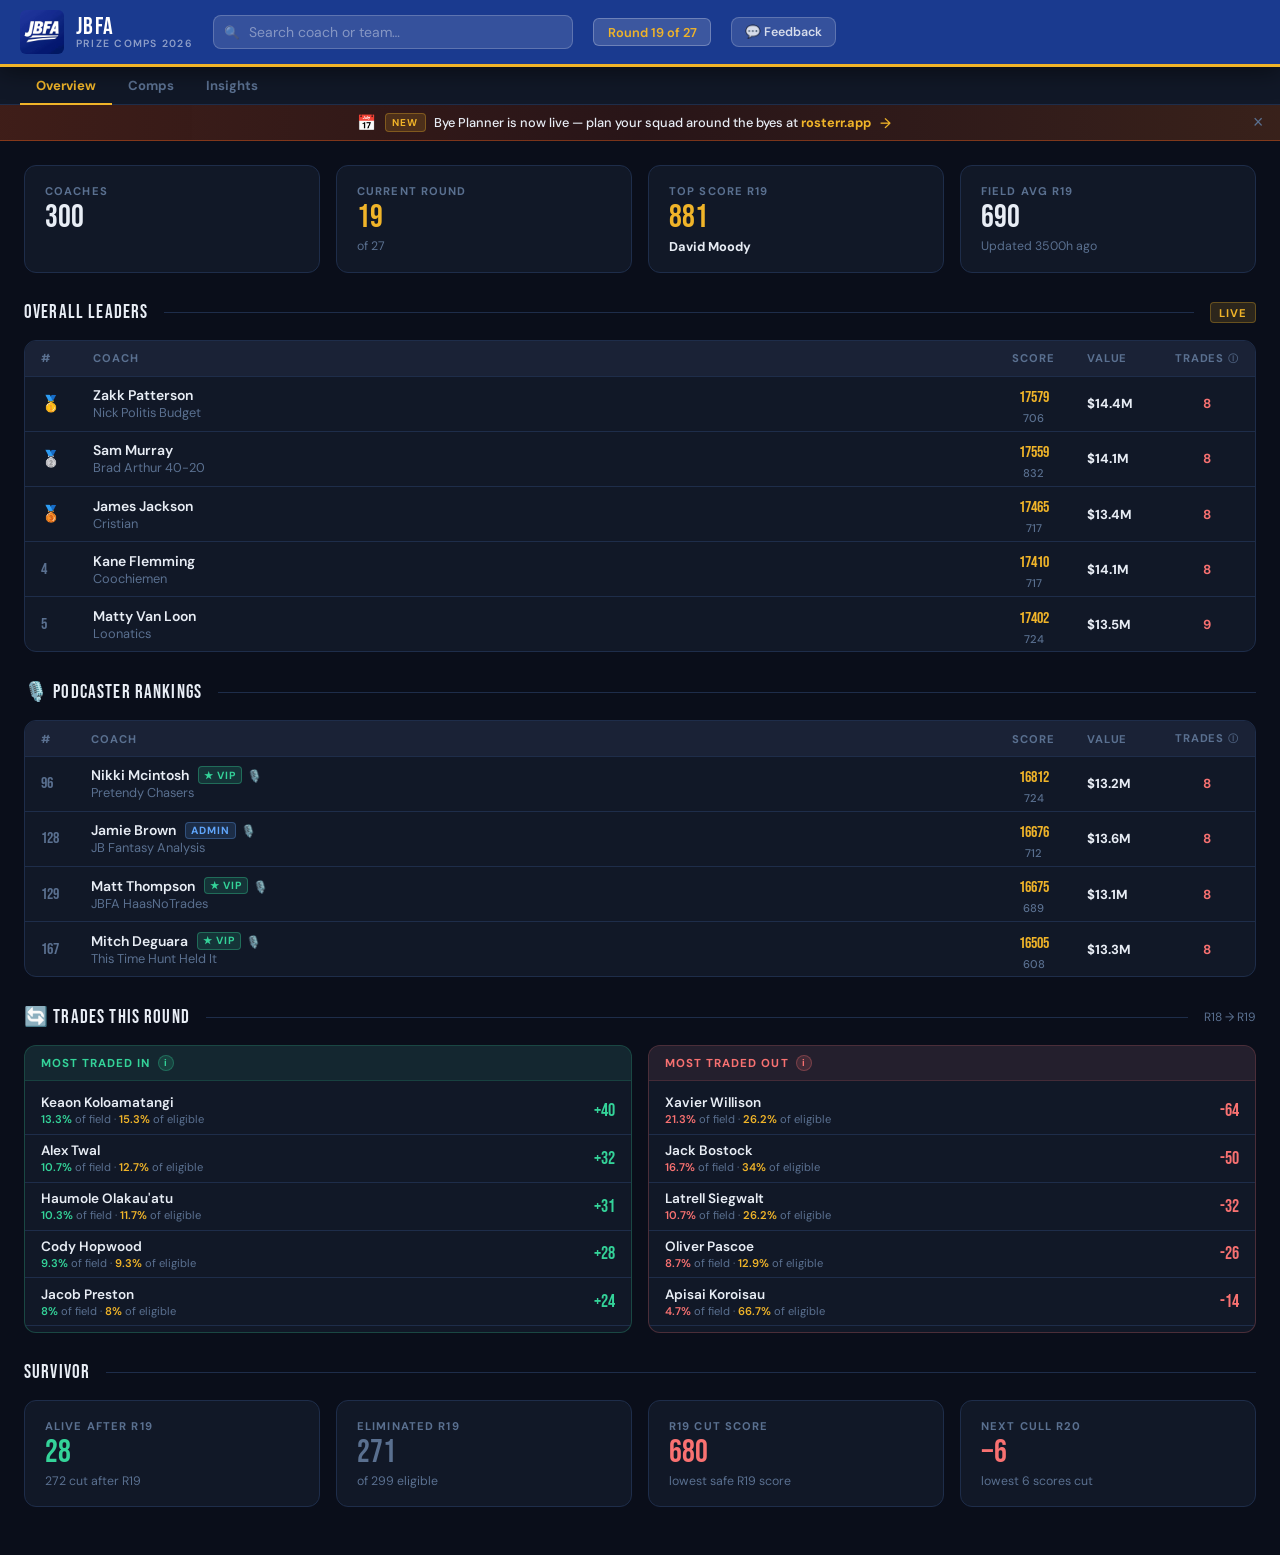
==== commit 9674a65e: "Note" ====
--- a/index.html
+++ b/index.html
@@ -117,13 +117,13 @@
     <div class="sh"><div class="sht">Overall Leaders</div><div class="shl"></div><span class="badge bt1">Live</span></div>
     <div class="tw"><div class="tw-scroll"><table id="ovt">
       <colgroup><col style="width:38px"><col><col style="width:72px"><col style="width:88px"><col style="width:60px"></colgroup>
-      <thead><tr><th>#</th><th>Coach</th><th style="text-align:center">Score</th><th>Value</th><th>Trades</th></tr></thead>
+      <thead><tr><th>#</th><th>Coach</th><th style="text-align:center">Score</th><th>Value</th><th>Trades <span class="tip" onclick="tipTap(this)"><span class="tiptext">Estimated from roster changes — may undercount trades made and reversed before the next snapshot.</span><span class="cat-info-icon" style="font-size:.85em;opacity:.75">ⓘ</span></span></th></tr></thead>
       <tbody id="ov-top"></tbody>
     </table></div></div>
     <div class="sh"><div class="sht">🎙️ Podcaster Rankings</div><div class="shl"></div></div>
     <div class="tw"><div class="tw-scroll"><table id="ovp">
       <colgroup><col style="width:38px"><col><col style="width:72px"><col style="width:88px"><col style="width:60px"></colgroup>
-      <thead><tr><th>#</th><th>Coach</th><th style="text-align:center">Score</th><th>Value</th><th>Trades</th></tr></thead>
+      <thead><tr><th>#</th><th>Coach</th><th style="text-align:center">Score</th><th>Value</th><th>Trades <span class="tip" onclick="tipTap(this)"><span class="tiptext">Estimated from roster changes — may undercount trades made and reversed before the next snapshot.</span><span class="cat-info-icon" style="font-size:.85em;opacity:.75">ⓘ</span></span></th></tr></thead>
       <tbody id="ov-pod"></tbody>
     </table></div></div>
     <div class="sh"><div class="sht">🔄 Trades This Round</div><div class="shl"></div><span id="ov-trade-rnd" style="font-size:.75rem;color:var(--muted)"></span></div>
@@ -267,7 +267,7 @@
     </div>
     <div class="tw"><div class="tw-scroll"><table id="p1t">
       <colgroup><col style="width:38px"><col><col style="width:72px"><col style="width:88px"><col style="width:60px"></colgroup>
-      <thead><tr><th>#</th><th>Coach</th><th style="text-align:center">Score</th><th>Value</th><th>Trades</th></tr></thead>
+      <thead><tr><th>#</th><th>Coach</th><th style="text-align:center">Score</th><th>Value</th><th>Trades <span class="tip" onclick="tipTap(this)"><span class="tiptext">Estimated from roster changes — may undercount trades made and reversed before the next snapshot.</span><span class="cat-info-icon" style="font-size:.85em;opacity:.75">ⓘ</span></span></th></tr></thead>
       <tbody id="p1b"></tbody>
     </table></div></div>
     <div class="pager" id="p1pg"></div>
@@ -402,7 +402,7 @@
     <div class="fr"><span class="fil">Filter:</span><input class="fi" id="vipfi" placeholder="Search VIP coach or team…" oninput="fVip()"></div>
     <div class="tw"><div class="tw-scroll"><table id="vipt">
       <colgroup><col style="width:38px"><col><col style="width:72px"><col style="width:88px"><col style="width:60px"></colgroup>
-      <thead><tr><th>#</th><th>Coach</th><th style="text-align:center">Score</th><th>Value</th><th>Trades</th></tr></thead>
+      <thead><tr><th>#</th><th>Coach</th><th style="text-align:center">Score</th><th>Value</th><th>Trades <span class="tip" onclick="tipTap(this)"><span class="tiptext">Estimated from roster changes — may undercount trades made and reversed before the next snapshot.</span><span class="cat-info-icon" style="font-size:.85em;opacity:.75">ⓘ</span></span></th></tr></thead>
       <tbody id="vipb"></tbody>
     </table></div></div>
     <div class="pager" id="vippg"></div>
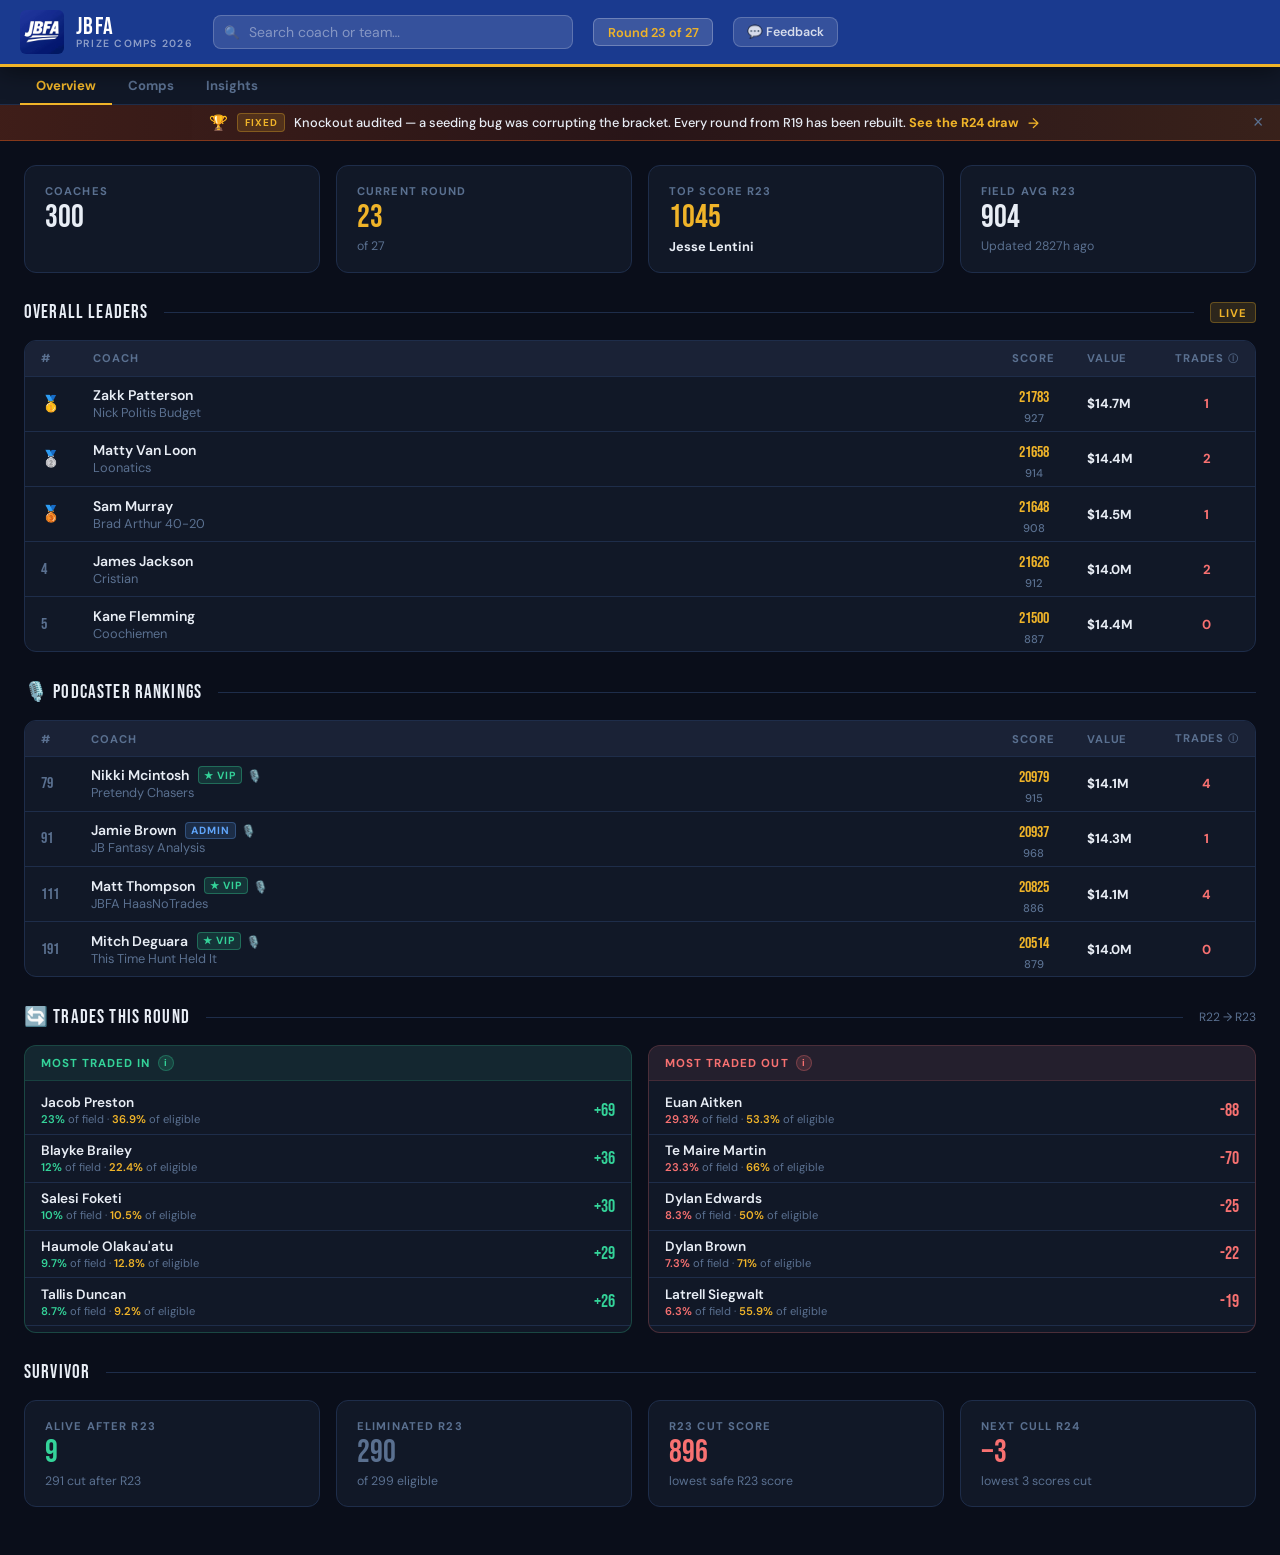
==== commit 7ace0333: "Fix knockout seeding drift — lock seeding at R18 seedScore accumulated past R18, so seedRank was re-" ====
--- a/index.html
+++ b/index.html
@@ -82,20 +82,23 @@
   </div>
 </div>
 
-<!-- Rosterr Bye Planner promo bar -->
+<!-- Site notice bar. Reused for whatever the current announcement is — the
+     bye-promo ids/classes are kept so the existing .bpb-* styles still apply.
+     Bump the localStorage key whenever the message changes, otherwise anyone
+     who dismissed the previous notice never sees the new one. -->
 <div id="bye-promo-bar">
-  <a href="https://rosterr.app" target="_blank" rel="noopener noreferrer" id="bye-promo-link">
-    <span class="bpb-icon">📅</span>
-    <span class="bpb-badge">NEW</span>
-    <span class="bpb-text-full">Bye Planner is now live — plan your squad around the byes at <strong>rosterr.app</strong></span>
-    <span class="bpb-text-short">Bye Planner now live at <strong>rosterr.app</strong></span>
+  <a href="#" onclick="showTab(null,'p3');window.scrollTo({top:0,behavior:'smooth'});return false;" id="bye-promo-link">
+    <span class="bpb-icon">🏆</span>
+    <span class="bpb-badge">FIXED</span>
+    <span class="bpb-text-full">Knockout audited — a seeding bug was corrupting the bracket. Every round from R19 has been rebuilt. <strong>See the R24 draw</strong></span>
+    <span class="bpb-text-short">Knockout seeding bug fixed — <strong>see R24 draw</strong></span>
     <span class="bpb-arrow">→</span>
   </a>
   <button class="bpb-close" onclick="dismissByePromo()" title="Dismiss">×</button>
 </div>
 <script>
-(function(){if(localStorage.getItem('byePromoDismissed')){var b=document.getElementById('bye-promo-bar');if(b)b.style.display='none';}})();
-function dismissByePromo(){document.getElementById('bye-promo-bar').style.display='none';localStorage.setItem('byePromoDismissed','1');}
+(function(){if(localStorage.getItem('koAuditNoticeDismissed')){var b=document.getElementById('bye-promo-bar');if(b)b.style.display='none';}})();
+function dismissByePromo(){document.getElementById('bye-promo-bar').style.display='none';localStorage.setItem('koAuditNoticeDismissed','1');}
 </script>
 
 <main>
--- a/style.css
+++ b/style.css
@@ -225,6 +225,14 @@
 .ko-hint{background:var(--surface2);border:1px dashed var(--border);border-radius:10px;padding:.85rem 1rem;font-size:.85rem;color:var(--muted);text-align:center;}
 .ko-mini-coach{font-size:.82rem;font-weight:700;color:var(--text);}
 .ko-mini-team{font-size:.7rem;color:var(--muted);}
+.ko-history{background:var(--surface);border:1px solid var(--border);border-radius:14px;padding:.9rem 1.1rem;margin-bottom:1rem;}
+.ko-history-toggle{display:flex;align-items:center;justify-content:space-between;cursor:pointer;font-size:.85rem;font-weight:700;color:var(--text);user-select:none;}
+.ko-history-toggle:hover{color:var(--accent);}
+.ko-history table{width:100%;border-collapse:collapse;margin-top:.75rem;}
+.ko-history th{font-size:.62rem;text-transform:uppercase;letter-spacing:.08em;color:var(--muted);text-align:left;padding:.4rem .5rem;border-bottom:1px solid var(--border);}
+.ko-history td{font-size:.82rem;padding:.5rem;border-bottom:1px solid var(--border);vertical-align:middle;}
+.ko-history tr:last-child td{border-bottom:none;}
+.ko-history tr[onclick]:hover td{background:var(--surface2);}
 @media(max-width:560px){
   .ko-vs-body,.ko-bye-body{flex-direction:column;}
   .ko-vs{padding:.15rem 0;}
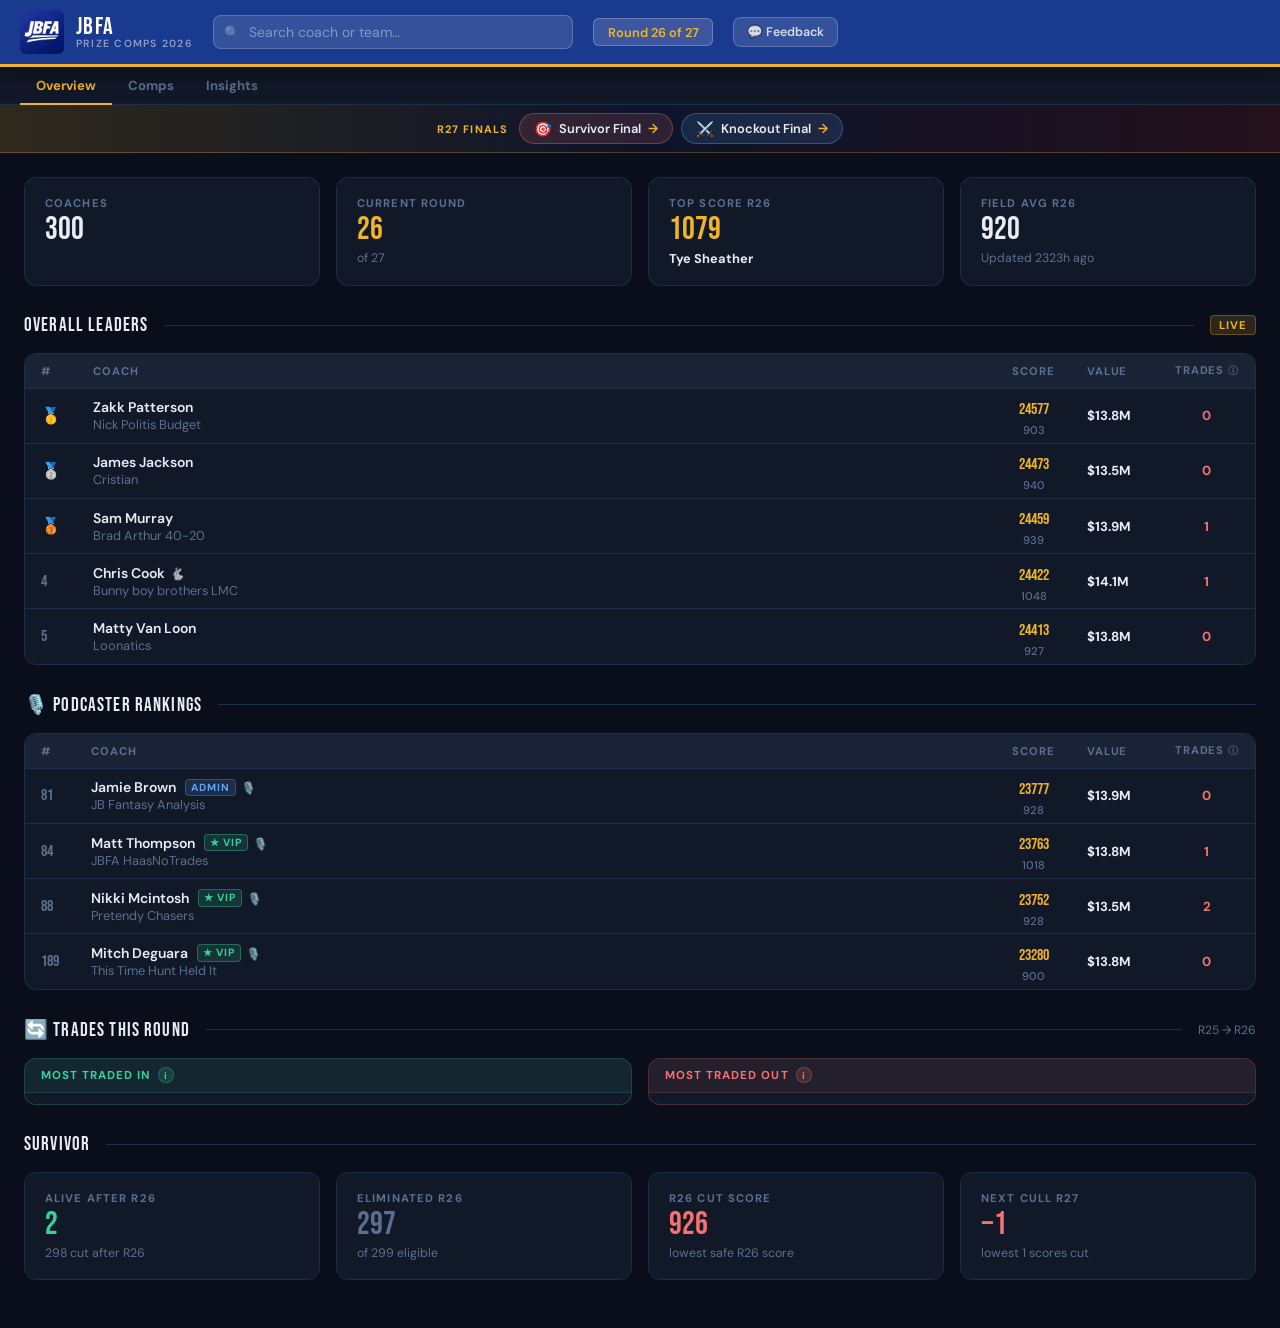
==== commit 6f04bb72: "banners" ====
--- a/index.html
+++ b/index.html
@@ -82,24 +82,20 @@
   </div>
 </div>
 
-<!-- Site notice bar. Reused for whatever the current announcement is — the
-     bye-promo ids/classes are kept so the existing .bpb-* styles still apply.
-     Bump the localStorage key whenever the message changes, otherwise anyone
-     who dismissed the previous notice never sees the new one. -->
-<div id="bye-promo-bar">
-  <a href="#" onclick="showTab(null,'p3');window.scrollTo({top:0,behavior:'smooth'});return false;" id="bye-promo-link">
-    <span class="bpb-icon">🏆</span>
-    <span class="bpb-badge">FIXED</span>
-    <span class="bpb-text-full">Knockout audited — a seeding bug was corrupting the bracket. Every round from R19 has been rebuilt. <strong>See the R24 draw</strong></span>
-    <span class="bpb-text-short">Knockout seeding bug fixed — <strong>see R24 draw</strong></span>
-    <span class="bpb-arrow">→</span>
-  </a>
-  <button class="bpb-close" onclick="dismissByePromo()" title="Dismiss">×</button>
-</div>
-<script>
-(function(){if(localStorage.getItem('koAuditNoticeDismissed')){var b=document.getElementById('bye-promo-bar');if(b)b.style.display='none';}})();
-function dismissByePromo(){document.getElementById('bye-promo-bar').style.display='none';localStorage.setItem('koAuditNoticeDismissed','1');}
-</script>
+<!-- Finals quick links -->
+<div id="finals-quick-bar">
+  <span class="fqb-label">R27 Finals</span>
+  <button type="button" class="fqb-btn fqb-surv" onclick="goFinals('surv')">
+    <span class="fqb-icon">🎯</span>
+    <span class="fqb-text">Survivor Final</span>
+    <span class="fqb-arrow">→</span>
+  </button>
+  <button type="button" class="fqb-btn fqb-ko" onclick="goFinals('ko')">
+    <span class="fqb-icon">⚔️</span>
+    <span class="fqb-text">Knockout Final</span>
+    <span class="fqb-arrow">→</span>
+  </button>
+</div>
 
 <main>
 
@@ -318,7 +314,7 @@
     <p style="font-size:.78rem;color:var(--muted);margin-bottom:.5rem;">💡 <strong style="color:var(--text)">Click any round</strong> to see which coaches were eliminated that round.</p>
     <div class="sg" id="sgrid"></div>
     <div id="elim-popup" style="display:none;margin-top:.75rem;background:var(--surface2);border:1px solid var(--border);border-radius:10px;padding:1rem;"></div>
-    <div class="sh" style="margin-top:1.75rem"><div class="sht">Who's Still Alive</div><div class="shl"></div><span class="badge balive" id="alive-count-badge"></span></div>
+    <div class="sh" id="surv-final" style="margin-top:1.75rem"><div class="sht">Survivor Final — Who's Still Alive</div><div class="shl"></div><span class="badge balive" id="alive-count-badge"></span></div>
     <div class="fr" style="margin-bottom:.75rem">
       <span class="fil">Filter:</span>
       <input class="fi" id="c2fi" placeholder="Search coach or team…" oninput="fC2()" style="width:200px">
--- a/style.css
+++ b/style.css
@@ -1101,19 +1101,18 @@
 .bye-mr-bye{background:var(--surface2);color:var(--muted);border:1px solid var(--border);opacity:.6;}
 .bye-manual-player{padding:.4rem 0;border-bottom:1px solid var(--border);}
 
-/* ── Rosterr Bye Planner promo bar ──────────────────────────── */
-#bye-promo-bar{background:linear-gradient(90deg,rgba(200,70,20,.28) 0%,rgba(180,55,15,.18) 50%,rgba(220,100,30,.22) 100%);border-bottom:1px solid rgba(220,90,30,.45);display:flex;align-items:center;justify-content:center;padding:.42rem 3rem .42rem 1rem;position:relative;min-height:36px;}
-#bye-promo-link{display:flex;align-items:center;gap:.55rem;text-decoration:none;color:var(--text);font-family:'DM Sans',sans-serif;font-size:.8rem;font-weight:500;transition:color .15s;}
-#bye-promo-link:hover{color:var(--accent);}
-.bpb-icon{font-size:.95rem;flex-shrink:0;}
-.bpb-badge{display:inline-flex;font-size:.62rem;font-weight:700;text-transform:uppercase;letter-spacing:.08em;padding:.12rem .42rem;border-radius:4px;background:rgba(240,180,41,.15);color:var(--accent);border:1px solid rgba(240,180,41,.32);flex-shrink:0;}
-.bpb-text-full strong,.bpb-text-short strong{color:var(--accent);font-weight:700;}
-.bpb-text-short{display:none;}
-.bpb-arrow{font-size:.88rem;color:var(--accent);flex-shrink:0;transition:transform .15s;}
-#bye-promo-link:hover .bpb-arrow{transform:translateX(3px);}
-.bpb-close{position:absolute;right:.6rem;background:none;border:none;color:var(--muted);font-size:1.1rem;line-height:1;cursor:pointer;padding:.2rem .45rem;border-radius:4px;transition:color .15s,background .15s;}
-.bpb-close:hover{color:var(--text);background:rgba(255,255,255,.08);}
-@media(max-width:520px){.bpb-text-full{display:none;}.bpb-text-short{display:inline;}}
+/* ── Finals quick links bar ───────────────────────────────────── */
+#finals-quick-bar{background:linear-gradient(90deg,rgba(240,180,41,.16) 0%,rgba(26,58,143,.14) 50%,rgba(220,38,38,.12) 100%);border-bottom:1px solid rgba(240,180,41,.28);display:flex;align-items:center;justify-content:center;gap:.55rem;padding:.5rem 1rem;flex-wrap:wrap;}
+.fqb-label{font-size:.68rem;font-weight:700;text-transform:uppercase;letter-spacing:.1em;color:var(--accent);margin-right:.15rem;}
+.fqb-btn{display:inline-flex;align-items:center;gap:.45rem;border:none;border-radius:999px;padding:.38rem .85rem;font-family:'DM Sans',sans-serif;font-size:.8rem;font-weight:600;color:var(--text);cursor:pointer;transition:transform .15s,background .15s,border-color .15s;}
+.fqb-surv{background:rgba(248,113,113,.14);border:1px solid rgba(248,113,113,.35);}
+.fqb-surv:hover{background:rgba(248,113,113,.22);transform:translateY(-1px);}
+.fqb-ko{background:rgba(96,165,250,.14);border:1px solid rgba(96,165,250,.35);}
+.fqb-ko:hover{background:rgba(96,165,250,.22);transform:translateY(-1px);}
+.fqb-icon{font-size:.9rem;line-height:1;}
+.fqb-arrow{font-size:.82rem;color:var(--accent);transition:transform .15s;}
+.fqb-btn:hover .fqb-arrow{transform:translateX(2px);}
+@media(max-width:520px){#finals-quick-bar{gap:.4rem;padding:.45rem .75rem;}.fqb-label{width:100%;text-align:center;margin-right:0;}.fqb-btn{flex:1 1 calc(50% - .25rem);justify-content:center;min-width:0;padding:.38rem .65rem;}.fqb-text{font-size:.76rem;}}
 
 /* ══════════════════════════════════════════════════════════════
    PWA — Bottom Navigation (mobile only)
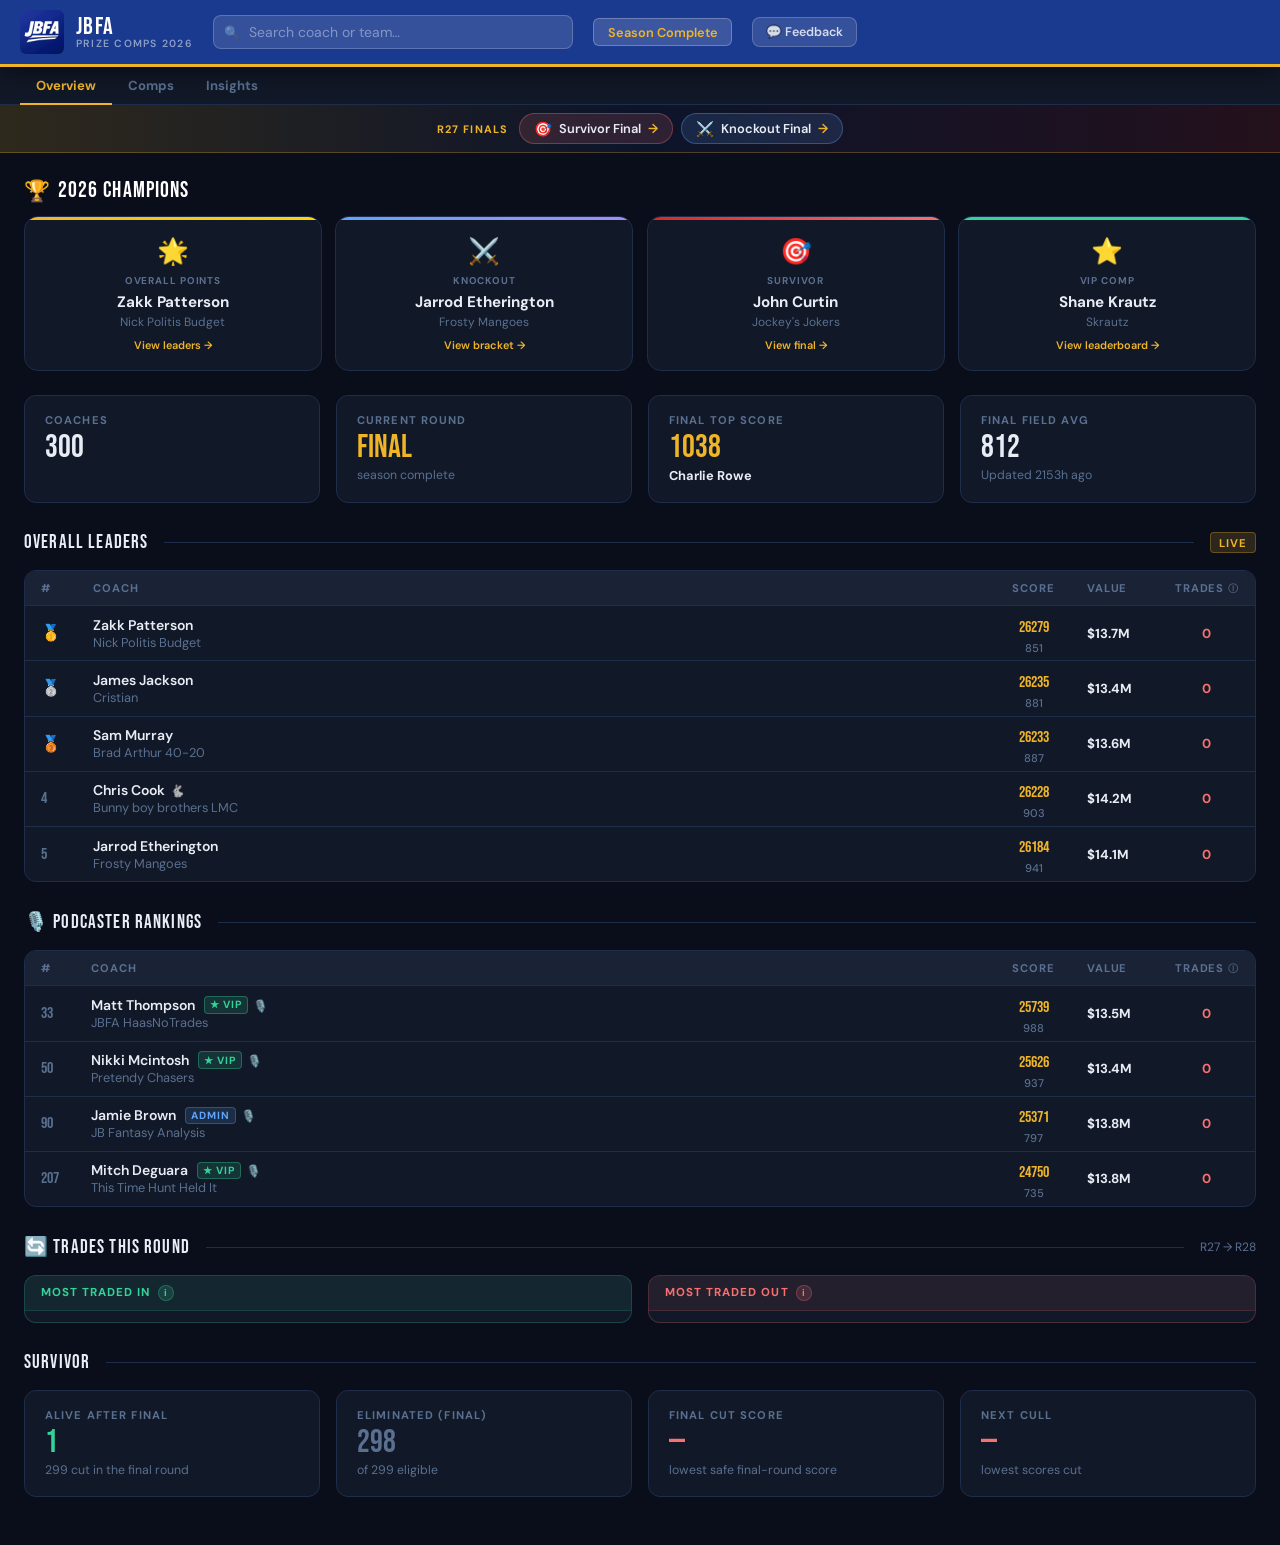
==== commit 378ad749: "Final round data, champions banner, and confirmed prize winners - Regenerate all data through the re" ====
--- a/index.html
+++ b/index.html
@@ -8,7 +8,7 @@
 <title>JBFA Fantasy League — 2026</title>
 <link href="https://fonts.googleapis.com/css2?family=Bebas+Neue&family=DM+Sans:wght@400;500;600&display=swap" rel="stylesheet">
 
-<link rel="stylesheet" href="style.css">
+<link rel="stylesheet" href="style.css?v=20260907">
 <link rel="manifest" href="manifest.json">
 <meta name="theme-color" content="#1a3a8f">
 <meta name="apple-mobile-web-app-capable" content="yes">
@@ -107,9 +107,43 @@
 
   <!-- OVERVIEW -->
   <div class="panel active" id="panel-ov">
+    <!-- Champions banner — populated by renderChampions() once results are known -->
+    <div id="champ-banner" style="display:none">
+      <div class="champ-hdr"><span style="font-size:1.3rem">🏆</span><span class="champ-hdr-title">2026 Champions</span></div>
+      <div class="champ-grid">
+        <div class="champ-card gold" id="champ-overall" onclick="document.getElementById('ovt').scrollIntoView({behavior:'smooth',block:'center'})">
+          <div class="champ-icon">🌟</div>
+          <div class="champ-label" id="champ-overall-label">Overall Points</div>
+          <div class="champ-name" id="champ-overall-name">—</div>
+          <div class="champ-team" id="champ-overall-team"></div>
+          <div class="champ-cta">View leaders →</div>
+        </div>
+        <div class="champ-card blue" id="champ-ko" onclick="goFinals('ko')">
+          <div class="champ-icon">⚔️</div>
+          <div class="champ-label">Knockout</div>
+          <div class="champ-name" id="champ-ko-name">—</div>
+          <div class="champ-team" id="champ-ko-team"></div>
+          <div class="champ-cta">View bracket →</div>
+        </div>
+        <div class="champ-card red" id="champ-surv" onclick="goFinals('surv')">
+          <div class="champ-icon">🎯</div>
+          <div class="champ-label" id="champ-surv-label">Survivor</div>
+          <div class="champ-name" id="champ-surv-name">—</div>
+          <div class="champ-team" id="champ-surv-team"></div>
+          <div class="champ-cta">View final →</div>
+        </div>
+        <div class="champ-card green" id="champ-vip" onclick="showTab(null,'vip')">
+          <div class="champ-icon">⭐</div>
+          <div class="champ-label" id="champ-vip-label">VIP Comp</div>
+          <div class="champ-name" id="champ-vip-name">—</div>
+          <div class="champ-team" id="champ-vip-team"></div>
+          <div class="champ-cta">View leaderboard →</div>
+        </div>
+      </div>
+    </div>
     <div class="sr">
       <div class="sc"><div class="scl">Coaches</div><div class="scv" id="sc-total">--</div><div class="scs"></div></div>
-      <div class="sc"><div class="scl">Current Round</div><div class="scv" style="color:var(--accent)" id="sc-cur-round">--</div><div class="scs">of 27</div></div>
+      <div class="sc"><div class="scl">Current Round</div><div class="scv" style="color:var(--accent)" id="sc-cur-round">--</div><div class="scs" id="sc-cur-round-sub">of 27</div></div>
       <div class="sc"><div class="scl" id="sc-top-label">Top Score R--</div><div class="scv" style="color:var(--accent)" id="sc-top-val">--</div><div class="scs" id="sc-top-coach" style="color:var(--text);font-weight:700;font-size:.8rem">--</div></div>
       <div class="sc"><div class="scl" id="sc-avg-label">Field Avg R--</div><div class="scv" id="sc-avg-val">--</div><div class="scs" id="sc-avg-sub"></div></div>
     </div>
@@ -421,15 +455,15 @@
             <div style="font-size:.72rem;color:rgba(255,255,255,.45);text-transform:uppercase;letter-spacing:.1em">All JBFA coaches · Cumulative all 27 rounds</div>
           </div>
         </div>
-        <span class="badge bt1" style="font-size:.7rem">Top 5 Paid</span>
+        <span class="badge" style="background:rgba(52,211,153,.15);color:var(--green,#34d399);border:1px solid rgba(52,211,153,.4);font-size:.62rem">✓ Final — Winners Confirmed</span>
       </div>
       <div style="padding:1.5rem;">
         <div class="prizes-grid">
-          <div class="prize-card gold"><div class="prize-title">🥇 1st Place</div><div class="prize-amount" style="font-family:'Bebas Neue',sans-serif;font-size:2rem;color:var(--accent);letter-spacing:.04em;margin:.5rem 0;">$750</div><div class="prize-winner"><span class="prize-pill"><span class="prize-pill-dot"></span>Winner TBD</span></div></div>
-          <div class="prize-card gold"><div class="prize-title">🥈 2nd Place</div><div class="prize-amount" style="font-family:'Bebas Neue',sans-serif;font-size:2rem;color:var(--accent);letter-spacing:.04em;margin:.5rem 0;">$350</div><div class="prize-winner"><span class="prize-pill"><span class="prize-pill-dot"></span>Winner TBD</span></div></div>
-          <div class="prize-card gold"><div class="prize-title">🥉 3rd Place</div><div class="prize-amount" style="font-family:'Bebas Neue',sans-serif;font-size:1.3rem;color:var(--accent);letter-spacing:.04em;margin:.5rem 0;">2027 JBFA<br>VIP Package</div><div class="prize-winner"><span class="prize-pill"><span class="prize-pill-dot"></span>Winner TBD</span></div></div>
-          <div class="prize-card gold"><div class="prize-title">4th Place</div><div class="prize-amount" style="font-family:'Bebas Neue',sans-serif;font-size:1.6rem;color:var(--accent);letter-spacing:.04em;margin:.5rem 0;">$100 <span style="font-size:.9rem">+ Hat &amp; Shirt</span></div><div class="prize-winner"><span class="prize-pill"><span class="prize-pill-dot"></span>Winner TBD</span></div></div>
-          <div class="prize-card gold"><div class="prize-title">5th Place</div><div class="prize-amount" style="font-family:'Bebas Neue',sans-serif;font-size:2rem;color:var(--accent);letter-spacing:.04em;margin:.5rem 0;">$75</div><div class="prize-winner"><span class="prize-pill"><span class="prize-pill-dot"></span>Winner TBD</span></div></div>
+          <div class="prize-card gold"><div class="prize-title">🥇 1st Place</div><div class="prize-amount" style="font-family:'Bebas Neue',sans-serif;font-size:2rem;color:var(--accent);letter-spacing:.04em;margin:.5rem 0;">$750</div><div class="prize-winner"><span class="prize-pill prize-pill-won"><span class="prize-pill-dot"></span>Zakk Patterson <span style="opacity:.6">· Nick Politis Budget</span></span></div></div>
+          <div class="prize-card gold"><div class="prize-title">🥈 2nd Place</div><div class="prize-amount" style="font-family:'Bebas Neue',sans-serif;font-size:2rem;color:var(--accent);letter-spacing:.04em;margin:.5rem 0;">$350</div><div class="prize-winner"><span class="prize-pill prize-pill-won"><span class="prize-pill-dot"></span>James Jackson <span style="opacity:.6">· Cristian</span></span></div></div>
+          <div class="prize-card gold"><div class="prize-title">🥉 3rd Place</div><div class="prize-amount" style="font-family:'Bebas Neue',sans-serif;font-size:1.3rem;color:var(--accent);letter-spacing:.04em;margin:.5rem 0;">2027 JBFA<br>VIP Package</div><div class="prize-winner"><span class="prize-pill prize-pill-won"><span class="prize-pill-dot"></span>Sam Murray <span style="opacity:.6">· Brad Arthur 40-20</span></span></div></div>
+          <div class="prize-card gold"><div class="prize-title">4th Place</div><div class="prize-amount" style="font-family:'Bebas Neue',sans-serif;font-size:1.6rem;color:var(--accent);letter-spacing:.04em;margin:.5rem 0;">$100 <span style="font-size:.9rem">+ Hat &amp; Shirt</span></div><div class="prize-winner"><span class="prize-pill prize-pill-won"><span class="prize-pill-dot"></span>Chris Cook <span style="opacity:.6">· Bunny boy brothers LMC</span></span></div></div>
+          <div class="prize-card gold"><div class="prize-title">5th Place</div><div class="prize-amount" style="font-family:'Bebas Neue',sans-serif;font-size:2rem;color:var(--accent);letter-spacing:.04em;margin:.5rem 0;">$75</div><div class="prize-winner"><span class="prize-pill prize-pill-won"><span class="prize-pill-dot"></span>Jarrod Etherington <span style="opacity:.6">· Frosty Mangoes</span></span></div></div>
         </div>
       </div>
     </div>
@@ -483,12 +517,12 @@
             <div style="margin-top:.4rem"><span class="prize-pill prize-pill-won"><span class="prize-pill-dot"></span>Les Farah <span style="opacity:.6">· Nathan Ramjet</span></span></div>
           </div>
         </div>
-        <div style="font-size:.75rem;font-weight:700;text-transform:uppercase;letter-spacing:.1em;color:var(--muted);margin-bottom:.75rem">Knockout — Top 4 (Rounds 19–27)</div>
+        <div style="display:flex;align-items:center;gap:.5rem;flex-wrap:wrap;margin-bottom:.75rem"><span style="font-size:.75rem;font-weight:700;text-transform:uppercase;letter-spacing:.1em;color:var(--muted)">Knockout — Top 4 (Rounds 19–27)</span><span class="badge" style="background:rgba(52,211,153,.15);color:var(--green,#34d399);border:1px solid rgba(52,211,153,.4);font-size:.62rem">✓ Final — Winners Confirmed</span></div>
         <div class="prizes-grid">
-          <div class="prize-card gold"><div class="prize-title">🥇 1st Place</div><div class="prize-amount" style="font-family:'Bebas Neue',sans-serif;font-size:2rem;color:var(--accent);letter-spacing:.04em;margin:.5rem 0;">$350</div><div class="prize-winner"><span class="prize-pill"><span class="prize-pill-dot"></span>Winner TBD</span></div></div>
-          <div class="prize-card gold"><div class="prize-title">🥈 2nd Place</div><div class="prize-amount" style="font-family:'Bebas Neue',sans-serif;font-size:2rem;color:var(--accent);letter-spacing:.04em;margin:.5rem 0;">$250</div><div class="prize-winner"><span class="prize-pill"><span class="prize-pill-dot"></span>Winner TBD</span></div></div>
-          <div class="prize-card gold"><div class="prize-title">🥉 3rd Place</div><div class="prize-amount" style="font-family:'Bebas Neue',sans-serif;font-size:2rem;color:var(--accent);letter-spacing:.04em;margin:.5rem 0;">$150</div><div class="prize-winner"><span class="prize-pill"><span class="prize-pill-dot"></span>Winner TBD</span></div></div>
-          <div class="prize-card gold"><div class="prize-title">4th Place</div><div class="prize-amount" style="font-family:'Bebas Neue',sans-serif;font-size:1.3rem;color:var(--accent);letter-spacing:.04em;margin:.5rem 0;">2027 JBFA<br>Legends Package</div><div class="prize-winner"><span class="prize-pill"><span class="prize-pill-dot"></span>Winner TBD</span></div></div>
+          <div class="prize-card gold"><div class="prize-title">🥇 1st Place</div><div class="prize-amount" style="font-family:'Bebas Neue',sans-serif;font-size:2rem;color:var(--accent);letter-spacing:.04em;margin:.5rem 0;">$350</div><div class="prize-winner"><span class="prize-pill prize-pill-won"><span class="prize-pill-dot"></span>Jarrod Etherington <span style="opacity:.6">· Frosty Mangoes</span></span></div></div>
+          <div class="prize-card gold"><div class="prize-title">🥈 2nd Place</div><div class="prize-amount" style="font-family:'Bebas Neue',sans-serif;font-size:2rem;color:var(--accent);letter-spacing:.04em;margin:.5rem 0;">$250</div><div class="prize-winner"><span class="prize-pill prize-pill-won"><span class="prize-pill-dot"></span>Jeremy Jones <span style="opacity:.6">· Jerome's Homies</span></span></div></div>
+          <div class="prize-card gold"><div class="prize-title">🥉 3rd Place</div><div class="prize-amount" style="font-family:'Bebas Neue',sans-serif;font-size:2rem;color:var(--accent);letter-spacing:.04em;margin:.5rem 0;">$150</div><div class="prize-winner"><span class="prize-pill prize-pill-won"><span class="prize-pill-dot"></span>Kyle Ryland <span style="opacity:.6">· Woolston War Pigs</span></span></div></div>
+          <div class="prize-card gold"><div class="prize-title">4th Place</div><div class="prize-amount" style="font-family:'Bebas Neue',sans-serif;font-size:1.3rem;color:var(--accent);letter-spacing:.04em;margin:.5rem 0;">2027 JBFA<br>Legends Package</div><div class="prize-winner"><span class="prize-pill prize-pill-won"><span class="prize-pill-dot"></span>Zakk Patterson <span style="opacity:.6">· Nick Politis Budget</span></span></div></div>
         </div>
       </div>
     </div>
@@ -503,14 +537,14 @@
             <div style="font-size:.72rem;color:rgba(255,255,255,.45);text-transform:uppercase;letter-spacing:.1em">Last coaches standing · Top 4 paid</div>
           </div>
         </div>
-        <span class="badge balive" style="font-size:.7rem">Weekly Score Only</span>
+        <span class="badge" style="background:rgba(52,211,153,.15);color:var(--green,#34d399);border:1px solid rgba(52,211,153,.4);font-size:.62rem">✓ Final — Winners Confirmed</span>
       </div>
       <div style="padding:1.5rem;">
         <div class="prizes-grid">
-          <div class="prize-card green"><div class="prize-title">🥇 1st Place</div><div class="prize-amount" style="font-family:'Bebas Neue',sans-serif;font-size:2rem;color:var(--green);letter-spacing:.04em;margin:.5rem 0;">$400</div><div class="prize-winner"><span class="prize-pill"><span class="prize-pill-dot"></span>Winner TBD</span></div></div>
-          <div class="prize-card green"><div class="prize-title">🥈 2nd Place</div><div class="prize-amount" style="font-family:'Bebas Neue',sans-serif;font-size:2rem;color:var(--green);letter-spacing:.04em;margin:.5rem 0;">$300</div><div class="prize-winner"><span class="prize-pill"><span class="prize-pill-dot"></span>Winner TBD</span></div></div>
-          <div class="prize-card green"><div class="prize-title">🥉 3rd Place</div><div class="prize-amount" style="font-family:'Bebas Neue',sans-serif;font-size:2rem;color:var(--green);letter-spacing:.04em;margin:.5rem 0;">$150</div><div class="prize-winner"><span class="prize-pill"><span class="prize-pill-dot"></span>Winner TBD</span></div></div>
-          <div class="prize-card green"><div class="prize-title">4th Place</div><div class="prize-amount" style="font-family:'Bebas Neue',sans-serif;font-size:1.3rem;color:var(--green);letter-spacing:.04em;margin:.5rem 0;">2027 JBFA<br>Legends Package</div><div class="prize-winner"><span class="prize-pill"><span class="prize-pill-dot"></span>Winner TBD</span></div></div>
+          <div class="prize-card green"><div class="prize-title">🥇 1st Place</div><div class="prize-amount" style="font-family:'Bebas Neue',sans-serif;font-size:2rem;color:var(--green);letter-spacing:.04em;margin:.5rem 0;">$400</div><div class="prize-winner"><span class="prize-pill prize-pill-won"><span class="prize-pill-dot"></span>John Curtin <span style="opacity:.6">· Jockey's Jokers</span></span></div></div>
+          <div class="prize-card green"><div class="prize-title">🥈 2nd Place</div><div class="prize-amount" style="font-family:'Bebas Neue',sans-serif;font-size:2rem;color:var(--green);letter-spacing:.04em;margin:.5rem 0;">$300</div><div class="prize-winner"><span class="prize-pill prize-pill-won"><span class="prize-pill-dot"></span>James Jackson <span style="opacity:.6">· Cristian</span></span></div></div>
+          <div class="prize-card green"><div class="prize-title">🥉 3rd Place</div><div class="prize-amount" style="font-family:'Bebas Neue',sans-serif;font-size:2rem;color:var(--green);letter-spacing:.04em;margin:.5rem 0;">$150</div><div class="prize-winner"><span class="prize-pill prize-pill-won"><span class="prize-pill-dot"></span>Evan Cook <span style="opacity:.6">· metzgerhund</span></span></div><div class="vip-boost-tag">⭐ VIP jackpot bonus: +25% → $187.50</div></div>
+          <div class="prize-card green"><div class="prize-title">4th Place</div><div class="prize-amount" style="font-family:'Bebas Neue',sans-serif;font-size:1.3rem;color:var(--green);letter-spacing:.04em;margin:.5rem 0;">2027 JBFA<br>Legends Package</div><div class="prize-winner"><span class="prize-pill prize-pill-won"><span class="prize-pill-dot"></span>Zakk Patterson <span style="opacity:.6">· Nick Politis Budget</span></span></div></div>
         </div>
       </div>
     </div>
@@ -525,12 +559,12 @@
             <div style="font-size:.72rem;color:rgba(255,255,255,.45);text-transform:uppercase;letter-spacing:.1em">68 entries · Cumulative all season</div>
           </div>
         </div>
-        <span class="badge bvip dyn-vip-badge" style="font-size:.7rem">68 Entries</span>
+        <span class="badge" style="background:rgba(52,211,153,.15);color:var(--green,#34d399);border:1px solid rgba(52,211,153,.4);font-size:.62rem">✓ Final — Winners Confirmed</span>
       </div>
       <div style="padding:1.5rem;">
         <div class="prizes-grid" style="margin-bottom:1rem">
-          <div class="prize-card purple"><div class="prize-title">⭐ VIP Season Champion</div><div style="font-size:.68rem;text-transform:uppercase;letter-spacing:.1em;color:var(--muted);margin:.25rem 0">1st Place</div><div class="prize-amount" style="font-family:'Bebas Neue',sans-serif;font-size:2rem;color:var(--vip);letter-spacing:.04em;margin:.2rem 0;">$500</div><div class="prize-winner"><span class="prize-pill"><span class="prize-pill-dot"></span>Winner TBD</span></div></div>
-          <div class="prize-card purple"><div class="prize-title">⭐ VIP Season Runner-Up</div><div class="prize-amount" style="font-family:'Bebas Neue',sans-serif;font-size:2rem;color:var(--vip);letter-spacing:.04em;margin:.5rem 0;">$100 <span style="font-size:1rem;color:var(--muted)">JBFA Credit</span></div><div class="prize-winner"><span class="prize-pill"><span class="prize-pill-dot"></span>Winner TBD</span></div></div>
+          <div class="prize-card purple"><div class="prize-title">⭐ VIP Season Champion</div><div style="font-size:.68rem;text-transform:uppercase;letter-spacing:.1em;color:var(--muted);margin:.25rem 0">1st Place</div><div class="prize-amount" style="font-family:'Bebas Neue',sans-serif;font-size:2rem;color:var(--vip);letter-spacing:.04em;margin:.2rem 0;">$500</div><div class="prize-winner"><span class="prize-pill prize-pill-won"><span class="prize-pill-dot"></span>Shane Krautz <span style="opacity:.6">· Skrautz</span></span></div></div>
+          <div class="prize-card purple"><div class="prize-title">⭐ VIP Season Runner-Up</div><div class="prize-amount" style="font-family:'Bebas Neue',sans-serif;font-size:2rem;color:var(--vip);letter-spacing:.04em;margin:.5rem 0;">$100 <span style="font-size:1rem;color:var(--muted)">JBFA Credit</span></div><div class="prize-winner"><span class="prize-pill prize-pill-won"><span class="prize-pill-dot"></span>Richard Lane <span style="opacity:.6">· BUSLANE</span></span></div></div>
         </div>
         <div style="background:rgba(52,211,153,.08);border:1px solid rgba(52,211,153,.2);border-radius:10px;padding:.85rem 1.1rem;display:flex;align-items:flex-start;gap:.75rem;">
           <span style="font-size:1.1rem;flex-shrink:0">⭐</span>
@@ -592,12 +626,27 @@
     <div class="tw"><div class="tw-scroll"><table>
       <thead><tr><th>#</th><th>Coach</th><th>Team</th><th>Comp Won</th><th>Winnings</th></tr></thead>
       <tbody>
-        <tr><td class="trk">1</td><td><div class="tco">Kane Flemming</div></td><td><div class="tte">Coochiemen</div></td><td>Premiership (T1) — 🥇 1st</td><td style="font-weight:700;color:var(--accent)">$400</td></tr>
-        <tr><td class="trk">2</td><td><div class="tco">Peter Harding</div></td><td><div class="tte">Pistols Panthers</div></td><td>Championship (T2) — 🥇 1st</td><td style="font-weight:700;color:var(--accent)">$200</td></tr>
-        <tr><td class="trk">3</td><td><div class="tco">Zakk Patterson</div></td><td><div class="tte">Nick Politis Budget</div></td><td>Premiership (T1) — 🥈 2nd</td><td style="font-weight:700;color:var(--accent)">$150 + Hat</td></tr>
-        <tr><td class="trk">4</td><td><div class="tco">David Mckenzie</div></td><td><div class="tte">DMack Entertainers</div></td><td>State Cup (T3) — 🥇 1st</td><td style="font-weight:700;color:var(--accent)">$100</td></tr>
-        <tr><td class="trk">5</td><td><div class="tco">Kye Beck</div></td><td><div class="tte">Kyeskillersss</div></td><td>Championship (T2) — 🥈 2nd</td><td style="font-weight:700;color:var(--text)">2027 Legends Pack</td></tr>
-        <tr><td class="trk">6</td><td><div class="tco">Les Farah</div></td><td><div class="tte">Nathan Ramjet</div></td><td>State Cup (T3) — 🥈 2nd</td><td style="font-weight:700;color:var(--text)">Hat &amp; T-Shirt</td></tr>
+        <tr><td class="trk">1</td><td><div class="tco">Zakk Patterson</div></td><td><div class="tte">Nick Politis Budget</div></td><td>Overall Points — 🥇 1st</td><td style="font-weight:700;color:var(--accent)">$750</td></tr>
+        <tr><td class="trk">2</td><td><div class="tco">Shane Krautz <span class="vip">★ VIP</span></div></td><td><div class="tte">Skrautz</div></td><td>VIP Comp — ⭐ Champion</td><td style="font-weight:700;color:var(--accent)">$500</td></tr>
+        <tr><td class="trk">3</td><td><div class="tco">Kane Flemming</div></td><td><div class="tte">Coochiemen</div></td><td>Premiership (T1) — 🥇 1st</td><td style="font-weight:700;color:var(--accent)">$400</td></tr>
+        <tr><td class="trk">4</td><td><div class="tco">John Curtin</div></td><td><div class="tte">Jockey's Jokers</div></td><td>Survivor — 🥇 1st</td><td style="font-weight:700;color:var(--accent)">$400</td></tr>
+        <tr><td class="trk">5</td><td><div class="tco">James Jackson</div></td><td><div class="tte">Cristian</div></td><td>Overall Points — 🥈 2nd</td><td style="font-weight:700;color:var(--accent)">$350</td></tr>
+        <tr><td class="trk">6</td><td><div class="tco">Jarrod Etherington</div></td><td><div class="tte">Frosty Mangoes</div></td><td>Knockout — 🥇 1st</td><td style="font-weight:700;color:var(--accent)">$350</td></tr>
+        <tr><td class="trk">7</td><td><div class="tco">James Jackson</div></td><td><div class="tte">Cristian</div></td><td>Survivor — 🥈 2nd</td><td style="font-weight:700;color:var(--accent)">$300</td></tr>
+        <tr><td class="trk">8</td><td><div class="tco">Jeremy Jones</div></td><td><div class="tte">Jerome's Homies</div></td><td>Knockout — 🥈 2nd</td><td style="font-weight:700;color:var(--accent)">$250</td></tr>
+        <tr><td class="trk">9</td><td><div class="tco">Peter Harding</div></td><td><div class="tte">Pistols Panthers</div></td><td>Championship (T2) — 🥇 1st</td><td style="font-weight:700;color:var(--accent)">$200</td></tr>
+        <tr><td class="trk">10</td><td><div class="tco">Evan Cook <span class="vip">★ VIP</span></div></td><td><div class="tte">metzgerhund</div></td><td>Survivor — 🥉 3rd <span style="color:var(--vip);font-size:.72rem">(+25% VIP bonus)</span></td><td style="font-weight:700;color:var(--accent)">$187.50</td></tr>
+        <tr><td class="trk">11</td><td><div class="tco">Zakk Patterson</div></td><td><div class="tte">Nick Politis Budget</div></td><td>Premiership (T1) — 🥈 2nd</td><td style="font-weight:700;color:var(--accent)">$150 + Hat</td></tr>
+        <tr><td class="trk">12</td><td><div class="tco">Kyle Ryland</div></td><td><div class="tte">Woolston War Pigs</div></td><td>Knockout — 🥉 3rd</td><td style="font-weight:700;color:var(--accent)">$150</td></tr>
+        <tr><td class="trk">13</td><td><div class="tco">David Mckenzie</div></td><td><div class="tte">DMack Entertainers</div></td><td>State Cup (T3) — 🥇 1st</td><td style="font-weight:700;color:var(--accent)">$100</td></tr>
+        <tr><td class="trk">14</td><td><div class="tco">Chris Cook</div></td><td><div class="tte">Bunny boy brothers LMC</div></td><td>Overall Points — 4th</td><td style="font-weight:700;color:var(--accent)">$100 + Hat &amp; Shirt</td></tr>
+        <tr><td class="trk">15</td><td><div class="tco">Richard Lane <span class="vip">★ VIP</span></div></td><td><div class="tte">BUSLANE</div></td><td>VIP Comp — Runner-Up</td><td style="font-weight:700;color:var(--accent)">$100 JBFA Credit</td></tr>
+        <tr><td class="trk">16</td><td><div class="tco">Jarrod Etherington</div></td><td><div class="tte">Frosty Mangoes</div></td><td>Overall Points — 5th</td><td style="font-weight:700;color:var(--accent)">$75</td></tr>
+        <tr><td class="trk">17</td><td><div class="tco">Sam Murray</div></td><td><div class="tte">Brad Arthur 40-20</div></td><td>Overall Points — 🥉 3rd</td><td style="font-weight:700;color:var(--text)">2027 JBFA VIP Package</td></tr>
+        <tr><td class="trk">18</td><td><div class="tco">Kye Beck</div></td><td><div class="tte">Kyeskillersss</div></td><td>Championship (T2) — 🥈 2nd</td><td style="font-weight:700;color:var(--text)">2027 Legends Pack</td></tr>
+        <tr><td class="trk">19</td><td><div class="tco">Zakk Patterson</div></td><td><div class="tte">Nick Politis Budget</div></td><td>Knockout — 4th</td><td style="font-weight:700;color:var(--text)">2027 JBFA Legends Package</td></tr>
+        <tr><td class="trk">20</td><td><div class="tco">Zakk Patterson</div></td><td><div class="tte">Nick Politis Budget</div></td><td>Survivor — 4th</td><td style="font-weight:700;color:var(--text)">2027 JBFA Legends Package</td></tr>
+        <tr><td class="trk">21</td><td><div class="tco">Les Farah</div></td><td><div class="tte">Nathan Ramjet</div></td><td>State Cup (T3) — 🥈 2nd</td><td style="font-weight:700;color:var(--text)">Hat &amp; T-Shirt</td></tr>
       </tbody>
     </table></div></div>
   </div>
@@ -945,9 +994,9 @@
   <button class="sw-toast-close" onclick="this.parentElement.classList.remove('visible')" aria-label="Dismiss">×</button>
 </div>
 
-<script src="dataFetcher.js"></script>
-<script src="uiRenderer.js"></script>
-<script src="app.js"></script>
+<script src="dataFetcher.js?v=20260907"></script>
+<script src="uiRenderer.js?v=20260907"></script>
+<script src="app.js?v=20260907"></script>
 
 <script>
 function closeFeedback(){
--- a/style.css
+++ b/style.css
@@ -1114,6 +1114,29 @@
 .fqb-btn:hover .fqb-arrow{transform:translateX(2px);}
 @media(max-width:520px){#finals-quick-bar{gap:.4rem;padding:.45rem .75rem;}.fqb-label{width:100%;text-align:center;margin-right:0;}.fqb-btn{flex:1 1 calc(50% - .25rem);justify-content:center;min-width:0;padding:.38rem .65rem;}.fqb-text{font-size:.76rem;}}
 
+/* ── Champions banner (Overview front page) ──────────────────── */
+#champ-banner{margin-bottom:1.5rem;}
+#champ-banner .champ-hdr{display:flex;align-items:center;gap:.5rem;margin-bottom:.75rem;}
+#champ-banner .champ-hdr-title{font-family:'Bebas Neue',sans-serif;font-size:1.35rem;letter-spacing:.05em;color:#fff;}
+.champ-grid{display:grid;grid-template-columns:repeat(4,1fr);gap:.85rem;}
+.champ-card{background:var(--surface);border:1px solid var(--border);border-radius:14px;padding:1.1rem 1rem;position:relative;overflow:hidden;cursor:pointer;transition:transform .15s,border-color .15s;text-align:center;}
+.champ-card::before{content:'';position:absolute;top:0;left:0;right:0;height:3px;}
+.champ-card:hover{transform:translateY(-2px);border-color:rgba(240,180,41,.5);}
+.champ-card .champ-icon{font-size:1.6rem;margin-bottom:.35rem;}
+.champ-card .champ-label{font-size:.62rem;font-weight:700;text-transform:uppercase;letter-spacing:.09em;color:var(--muted);margin-bottom:.4rem;}
+.champ-card .champ-name{font-size:.95rem;font-weight:700;color:var(--text);line-height:1.3;}
+.champ-card .champ-team{font-size:.75rem;color:var(--muted);margin-top:.1rem;}
+.champ-card .champ-cta{font-size:.68rem;color:var(--accent);margin-top:.5rem;font-weight:600;}
+.champ-card.gold::before{background:linear-gradient(90deg,var(--accent),#ffd700);}
+.champ-card.blue::before{background:linear-gradient(90deg,var(--blue),var(--purple));}
+.champ-card.red::before{background:linear-gradient(90deg,#dc2626,var(--red));}
+.champ-card.green::before{background:linear-gradient(90deg,var(--vip),var(--green));}
+@media(max-width:720px){.champ-grid{grid-template-columns:repeat(2,1fr);}}
+@media(max-width:420px){.champ-grid{grid-template-columns:1fr;}}
+
+/* ── VIP jackpot bonus tag (Prizes tab) ───────────────────────── */
+.vip-boost-tag{display:inline-flex;align-items:center;gap:.3rem;background:rgba(52,211,153,.12);border:1px solid rgba(52,211,153,.4);color:var(--vip);border-radius:5px;padding:.15rem .5rem;font-size:.66rem;font-weight:700;margin-top:.35rem;}
+
 /* ══════════════════════════════════════════════════════════════
    PWA — Bottom Navigation (mobile only)
    ══════════════════════════════════════════════════════════════ */
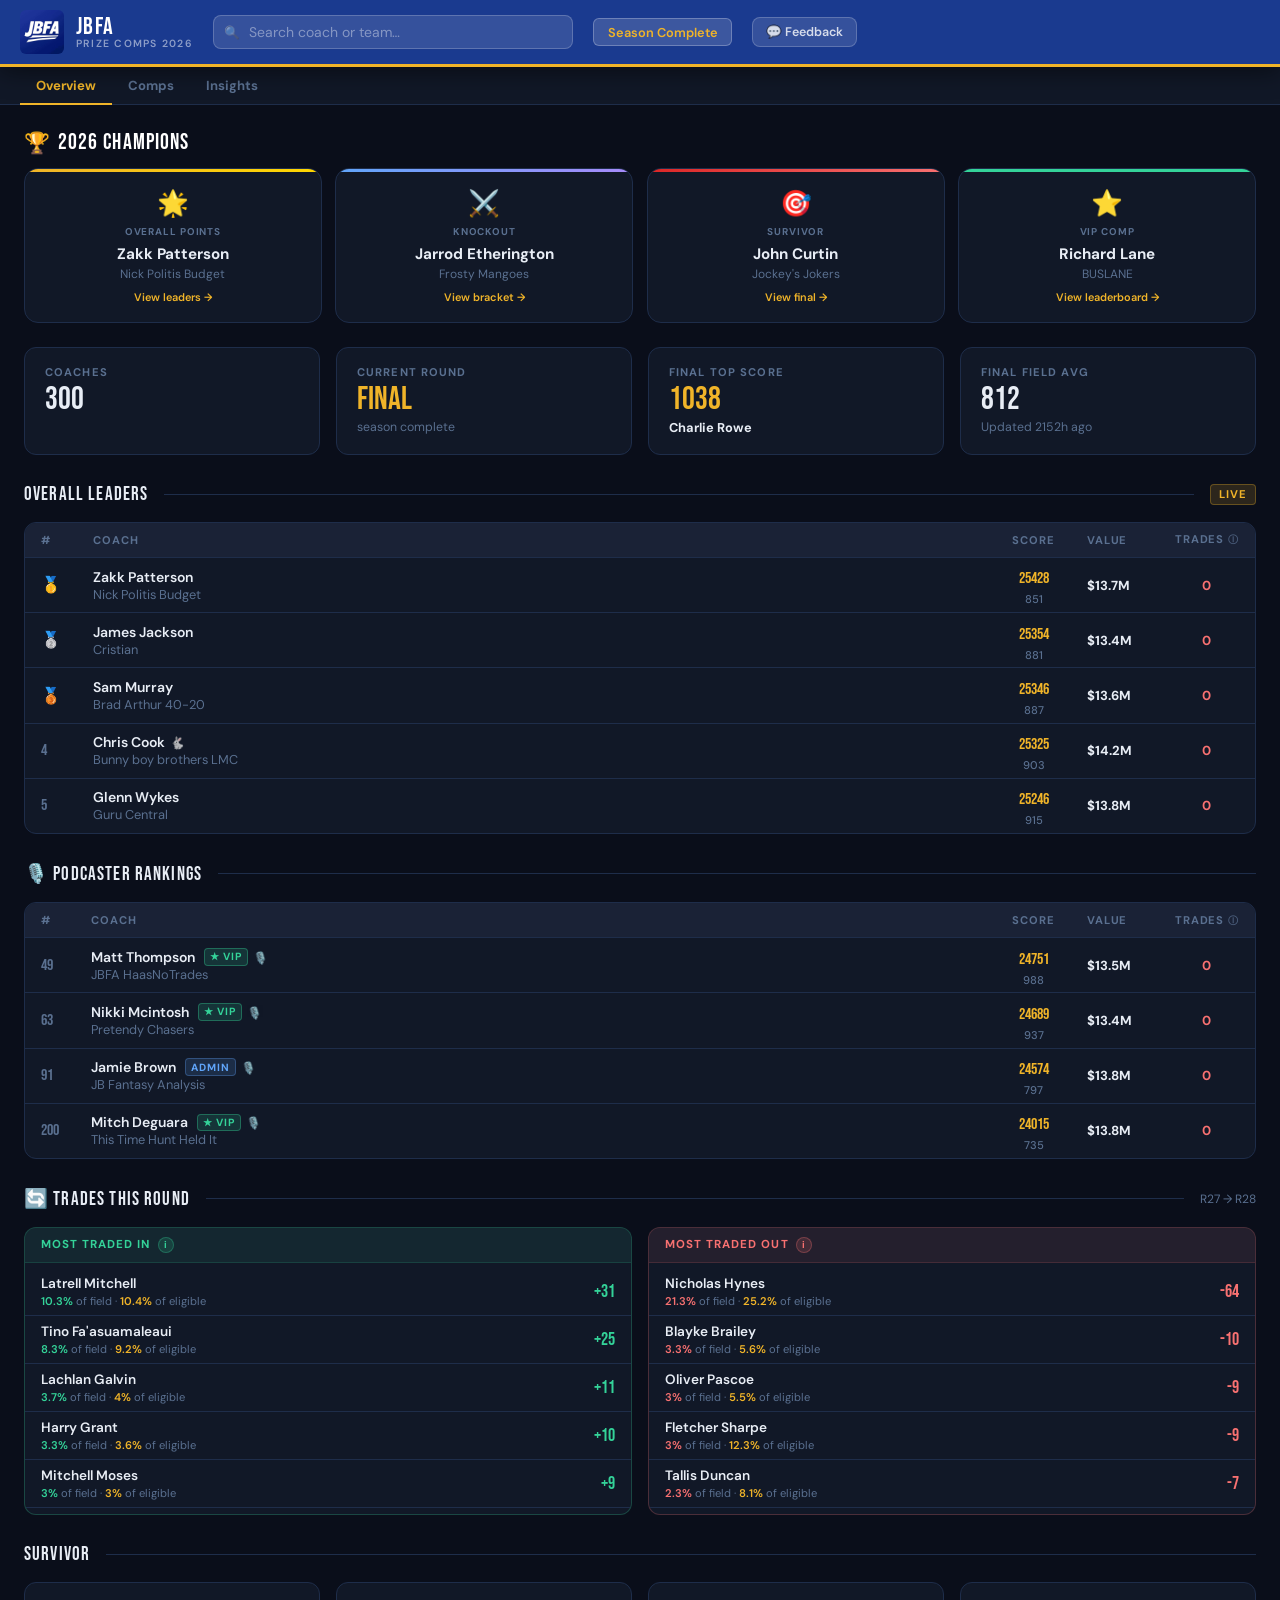
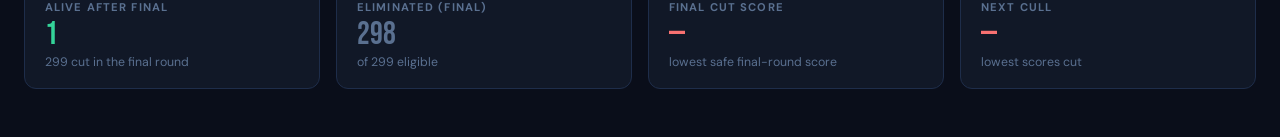
==== commit 4aa9fdb4: "Fix round-27 score double-counting that inflated every coach's total fetch_rosters.py's API_ROUND ov" ====
--- a/index.html
+++ b/index.html
@@ -8,7 +8,7 @@
 <title>JBFA Fantasy League — 2026</title>
 <link href="https://fonts.googleapis.com/css2?family=Bebas+Neue&family=DM+Sans:wght@400;500;600&display=swap" rel="stylesheet">
 
-<link rel="stylesheet" href="style.css?v=20260907">
+<link rel="stylesheet" href="style.css?v=20260908">
 <link rel="manifest" href="manifest.json">
 <meta name="theme-color" content="#1a3a8f">
 <meta name="apple-mobile-web-app-capable" content="yes">
@@ -80,21 +80,6 @@
     <button class="nb" id="nb-players" onclick="showTab(event,'players')">🏉 Ownership</button>
     <button class="nb" id="nb-sd" onclick="showTab(event,'sd')">📊 Score Distribution</button>
   </div>
-</div>
-
-<!-- Finals quick links -->
-<div id="finals-quick-bar">
-  <span class="fqb-label">R27 Finals</span>
-  <button type="button" class="fqb-btn fqb-surv" onclick="goFinals('surv')">
-    <span class="fqb-icon">🎯</span>
-    <span class="fqb-text">Survivor Final</span>
-    <span class="fqb-arrow">→</span>
-  </button>
-  <button type="button" class="fqb-btn fqb-ko" onclick="goFinals('ko')">
-    <span class="fqb-icon">⚔️</span>
-    <span class="fqb-text">Knockout Final</span>
-    <span class="fqb-arrow">→</span>
-  </button>
 </div>
 
 <main>
@@ -463,7 +448,7 @@
           <div class="prize-card gold"><div class="prize-title">🥈 2nd Place</div><div class="prize-amount" style="font-family:'Bebas Neue',sans-serif;font-size:2rem;color:var(--accent);letter-spacing:.04em;margin:.5rem 0;">$350</div><div class="prize-winner"><span class="prize-pill prize-pill-won"><span class="prize-pill-dot"></span>James Jackson <span style="opacity:.6">· Cristian</span></span></div></div>
           <div class="prize-card gold"><div class="prize-title">🥉 3rd Place</div><div class="prize-amount" style="font-family:'Bebas Neue',sans-serif;font-size:1.3rem;color:var(--accent);letter-spacing:.04em;margin:.5rem 0;">2027 JBFA<br>VIP Package</div><div class="prize-winner"><span class="prize-pill prize-pill-won"><span class="prize-pill-dot"></span>Sam Murray <span style="opacity:.6">· Brad Arthur 40-20</span></span></div></div>
           <div class="prize-card gold"><div class="prize-title">4th Place</div><div class="prize-amount" style="font-family:'Bebas Neue',sans-serif;font-size:1.6rem;color:var(--accent);letter-spacing:.04em;margin:.5rem 0;">$100 <span style="font-size:.9rem">+ Hat &amp; Shirt</span></div><div class="prize-winner"><span class="prize-pill prize-pill-won"><span class="prize-pill-dot"></span>Chris Cook <span style="opacity:.6">· Bunny boy brothers LMC</span></span></div></div>
-          <div class="prize-card gold"><div class="prize-title">5th Place</div><div class="prize-amount" style="font-family:'Bebas Neue',sans-serif;font-size:2rem;color:var(--accent);letter-spacing:.04em;margin:.5rem 0;">$75</div><div class="prize-winner"><span class="prize-pill prize-pill-won"><span class="prize-pill-dot"></span>Jarrod Etherington <span style="opacity:.6">· Frosty Mangoes</span></span></div></div>
+          <div class="prize-card gold"><div class="prize-title">5th Place</div><div class="prize-amount" style="font-family:'Bebas Neue',sans-serif;font-size:2rem;color:var(--accent);letter-spacing:.04em;margin:.5rem 0;">$75</div><div class="prize-winner"><span class="prize-pill prize-pill-won"><span class="prize-pill-dot"></span>Glenn Wykes <span style="opacity:.6">· Guru Central</span></span></div></div>
         </div>
       </div>
     </div>
@@ -519,11 +504,12 @@
         </div>
         <div style="display:flex;align-items:center;gap:.5rem;flex-wrap:wrap;margin-bottom:.75rem"><span style="font-size:.75rem;font-weight:700;text-transform:uppercase;letter-spacing:.1em;color:var(--muted)">Knockout — Top 4 (Rounds 19–27)</span><span class="badge" style="background:rgba(52,211,153,.15);color:var(--green,#34d399);border:1px solid rgba(52,211,153,.4);font-size:.62rem">✓ Final — Winners Confirmed</span></div>
         <div class="prizes-grid">
-          <div class="prize-card gold"><div class="prize-title">🥇 1st Place</div><div class="prize-amount" style="font-family:'Bebas Neue',sans-serif;font-size:2rem;color:var(--accent);letter-spacing:.04em;margin:.5rem 0;">$350</div><div class="prize-winner"><span class="prize-pill prize-pill-won"><span class="prize-pill-dot"></span>Jarrod Etherington <span style="opacity:.6">· Frosty Mangoes</span></span></div></div>
-          <div class="prize-card gold"><div class="prize-title">🥈 2nd Place</div><div class="prize-amount" style="font-family:'Bebas Neue',sans-serif;font-size:2rem;color:var(--accent);letter-spacing:.04em;margin:.5rem 0;">$250</div><div class="prize-winner"><span class="prize-pill prize-pill-won"><span class="prize-pill-dot"></span>Jeremy Jones <span style="opacity:.6">· Jerome's Homies</span></span></div></div>
-          <div class="prize-card gold"><div class="prize-title">🥉 3rd Place</div><div class="prize-amount" style="font-family:'Bebas Neue',sans-serif;font-size:2rem;color:var(--accent);letter-spacing:.04em;margin:.5rem 0;">$150</div><div class="prize-winner"><span class="prize-pill prize-pill-won"><span class="prize-pill-dot"></span>Kyle Ryland <span style="opacity:.6">· Woolston War Pigs</span></span></div></div>
-          <div class="prize-card gold"><div class="prize-title">4th Place</div><div class="prize-amount" style="font-family:'Bebas Neue',sans-serif;font-size:1.3rem;color:var(--accent);letter-spacing:.04em;margin:.5rem 0;">2027 JBFA<br>Legends Package</div><div class="prize-winner"><span class="prize-pill prize-pill-won"><span class="prize-pill-dot"></span>Zakk Patterson <span style="opacity:.6">· Nick Politis Budget</span></span></div></div>
-        </div>
+          <div class="prize-card gold"><div class="prize-title">🥇 1st Place</div><div class="prize-amount" style="font-family:'Bebas Neue',sans-serif;font-size:2rem;color:var(--accent);letter-spacing:.04em;margin:.5rem 0;">$350</div><div class="prize-winner"><span class="prize-pill prize-pill-won"><span class="prize-pill-dot"></span>Jarrod Etherington <span style="opacity:.6">· Frosty Mangoes</span></span><div style="font-size:.7rem;color:var(--muted);margin-top:.35rem">Grand Final: <strong style="color:var(--text)">941 – 891</strong></div></div></div>
+          <div class="prize-card gold"><div class="prize-title">🥈 2nd Place</div><div class="prize-amount" style="font-family:'Bebas Neue',sans-serif;font-size:2rem;color:var(--accent);letter-spacing:.04em;margin:.5rem 0;">$250</div><div class="prize-winner"><span class="prize-pill prize-pill-won"><span class="prize-pill-dot"></span>Jeremy Jones <span style="opacity:.6">· Jerome's Homies</span></span><div style="font-size:.7rem;color:var(--muted);margin-top:.35rem">Grand Final: <strong style="color:var(--text)">891 – 941</strong></div></div></div>
+          <div class="prize-card gold"><div class="prize-title">🥉 3rd Place</div><div class="prize-amount" style="font-family:'Bebas Neue',sans-serif;font-size:2rem;color:var(--accent);letter-spacing:.04em;margin:.5rem 0;">$150</div><div class="prize-winner"><span class="prize-pill prize-pill-won"><span class="prize-pill-dot"></span>Kyle Ryland <span style="opacity:.6">· Woolston War Pigs</span></span><div style="font-size:.7rem;color:var(--muted);margin-top:.35rem">Semi-final (R26): <strong style="color:var(--text)">987</strong></div></div></div>
+          <div class="prize-card gold"><div class="prize-title">4th Place</div><div class="prize-amount" style="font-family:'Bebas Neue',sans-serif;font-size:1.3rem;color:var(--accent);letter-spacing:.04em;margin:.5rem 0;">2027 JBFA<br>Legends Package</div><div class="prize-winner"><span class="prize-pill prize-pill-won"><span class="prize-pill-dot"></span>Zakk Patterson <span style="opacity:.6">· Nick Politis Budget</span></span><div style="font-size:.7rem;color:var(--muted);margin-top:.35rem">Semi-final (R26): <strong style="color:var(--text)">903</strong></div></div></div>
+        </div>
+        <p style="font-size:.72rem;color:var(--muted);margin-top:.75rem;font-style:italic">3rd &amp; 4th lost in different Round 26 semi-finals (didn't play each other) — placed by their semi-final score.</p>
       </div>
     </div>
 
@@ -563,8 +549,8 @@
       </div>
       <div style="padding:1.5rem;">
         <div class="prizes-grid" style="margin-bottom:1rem">
-          <div class="prize-card purple"><div class="prize-title">⭐ VIP Season Champion</div><div style="font-size:.68rem;text-transform:uppercase;letter-spacing:.1em;color:var(--muted);margin:.25rem 0">1st Place</div><div class="prize-amount" style="font-family:'Bebas Neue',sans-serif;font-size:2rem;color:var(--vip);letter-spacing:.04em;margin:.2rem 0;">$500</div><div class="prize-winner"><span class="prize-pill prize-pill-won"><span class="prize-pill-dot"></span>Shane Krautz <span style="opacity:.6">· Skrautz</span></span></div></div>
-          <div class="prize-card purple"><div class="prize-title">⭐ VIP Season Runner-Up</div><div class="prize-amount" style="font-family:'Bebas Neue',sans-serif;font-size:2rem;color:var(--vip);letter-spacing:.04em;margin:.5rem 0;">$100 <span style="font-size:1rem;color:var(--muted)">JBFA Credit</span></div><div class="prize-winner"><span class="prize-pill prize-pill-won"><span class="prize-pill-dot"></span>Richard Lane <span style="opacity:.6">· BUSLANE</span></span></div></div>
+          <div class="prize-card purple"><div class="prize-title">⭐ VIP Season Champion</div><div style="font-size:.68rem;text-transform:uppercase;letter-spacing:.1em;color:var(--muted);margin:.25rem 0">1st Place</div><div class="prize-amount" style="font-family:'Bebas Neue',sans-serif;font-size:2rem;color:var(--vip);letter-spacing:.04em;margin:.2rem 0;">$500</div><div class="prize-winner"><span class="prize-pill prize-pill-won"><span class="prize-pill-dot"></span>Richard Lane <span style="opacity:.6">· BUSLANE</span></span></div></div>
+          <div class="prize-card purple"><div class="prize-title">⭐ VIP Season Runner-Up</div><div class="prize-amount" style="font-family:'Bebas Neue',sans-serif;font-size:2rem;color:var(--vip);letter-spacing:.04em;margin:.5rem 0;">$100 <span style="font-size:1rem;color:var(--muted)">JBFA Credit</span></div><div class="prize-winner"><span class="prize-pill prize-pill-won"><span class="prize-pill-dot"></span>Shane Krautz <span style="opacity:.6">· Skrautz</span></span></div></div>
         </div>
         <div style="background:rgba(52,211,153,.08);border:1px solid rgba(52,211,153,.2);border-radius:10px;padding:.85rem 1.1rem;display:flex;align-items:flex-start;gap:.75rem;">
           <span style="font-size:1.1rem;flex-shrink:0">⭐</span>
@@ -627,7 +613,7 @@
       <thead><tr><th>#</th><th>Coach</th><th>Team</th><th>Comp Won</th><th>Winnings</th></tr></thead>
       <tbody>
         <tr><td class="trk">1</td><td><div class="tco">Zakk Patterson</div></td><td><div class="tte">Nick Politis Budget</div></td><td>Overall Points — 🥇 1st</td><td style="font-weight:700;color:var(--accent)">$750</td></tr>
-        <tr><td class="trk">2</td><td><div class="tco">Shane Krautz <span class="vip">★ VIP</span></div></td><td><div class="tte">Skrautz</div></td><td>VIP Comp — ⭐ Champion</td><td style="font-weight:700;color:var(--accent)">$500</td></tr>
+        <tr><td class="trk">2</td><td><div class="tco">Richard Lane <span class="vip">★ VIP</span></div></td><td><div class="tte">BUSLANE</div></td><td>VIP Comp — ⭐ Champion</td><td style="font-weight:700;color:var(--accent)">$500</td></tr>
         <tr><td class="trk">3</td><td><div class="tco">Kane Flemming</div></td><td><div class="tte">Coochiemen</div></td><td>Premiership (T1) — 🥇 1st</td><td style="font-weight:700;color:var(--accent)">$400</td></tr>
         <tr><td class="trk">4</td><td><div class="tco">John Curtin</div></td><td><div class="tte">Jockey's Jokers</div></td><td>Survivor — 🥇 1st</td><td style="font-weight:700;color:var(--accent)">$400</td></tr>
         <tr><td class="trk">5</td><td><div class="tco">James Jackson</div></td><td><div class="tte">Cristian</div></td><td>Overall Points — 🥈 2nd</td><td style="font-weight:700;color:var(--accent)">$350</td></tr>
@@ -640,8 +626,8 @@
         <tr><td class="trk">12</td><td><div class="tco">Kyle Ryland</div></td><td><div class="tte">Woolston War Pigs</div></td><td>Knockout — 🥉 3rd</td><td style="font-weight:700;color:var(--accent)">$150</td></tr>
         <tr><td class="trk">13</td><td><div class="tco">David Mckenzie</div></td><td><div class="tte">DMack Entertainers</div></td><td>State Cup (T3) — 🥇 1st</td><td style="font-weight:700;color:var(--accent)">$100</td></tr>
         <tr><td class="trk">14</td><td><div class="tco">Chris Cook</div></td><td><div class="tte">Bunny boy brothers LMC</div></td><td>Overall Points — 4th</td><td style="font-weight:700;color:var(--accent)">$100 + Hat &amp; Shirt</td></tr>
-        <tr><td class="trk">15</td><td><div class="tco">Richard Lane <span class="vip">★ VIP</span></div></td><td><div class="tte">BUSLANE</div></td><td>VIP Comp — Runner-Up</td><td style="font-weight:700;color:var(--accent)">$100 JBFA Credit</td></tr>
-        <tr><td class="trk">16</td><td><div class="tco">Jarrod Etherington</div></td><td><div class="tte">Frosty Mangoes</div></td><td>Overall Points — 5th</td><td style="font-weight:700;color:var(--accent)">$75</td></tr>
+        <tr><td class="trk">15</td><td><div class="tco">Shane Krautz <span class="vip">★ VIP</span></div></td><td><div class="tte">Skrautz</div></td><td>VIP Comp — Runner-Up</td><td style="font-weight:700;color:var(--accent)">$100 JBFA Credit</td></tr>
+        <tr><td class="trk">16</td><td><div class="tco">Glenn Wykes</div></td><td><div class="tte">Guru Central</div></td><td>Overall Points — 5th</td><td style="font-weight:700;color:var(--accent)">$75</td></tr>
         <tr><td class="trk">17</td><td><div class="tco">Sam Murray</div></td><td><div class="tte">Brad Arthur 40-20</div></td><td>Overall Points — 🥉 3rd</td><td style="font-weight:700;color:var(--text)">2027 JBFA VIP Package</td></tr>
         <tr><td class="trk">18</td><td><div class="tco">Kye Beck</div></td><td><div class="tte">Kyeskillersss</div></td><td>Championship (T2) — 🥈 2nd</td><td style="font-weight:700;color:var(--text)">2027 Legends Pack</td></tr>
         <tr><td class="trk">19</td><td><div class="tco">Zakk Patterson</div></td><td><div class="tte">Nick Politis Budget</div></td><td>Knockout — 4th</td><td style="font-weight:700;color:var(--text)">2027 JBFA Legends Package</td></tr>
@@ -994,9 +980,9 @@
   <button class="sw-toast-close" onclick="this.parentElement.classList.remove('visible')" aria-label="Dismiss">×</button>
 </div>
 
-<script src="dataFetcher.js?v=20260907"></script>
-<script src="uiRenderer.js?v=20260907"></script>
-<script src="app.js?v=20260907"></script>
+<script src="dataFetcher.js?v=20260908"></script>
+<script src="uiRenderer.js?v=20260908"></script>
+<script src="app.js?v=20260908"></script>
 
 <script>
 function closeFeedback(){
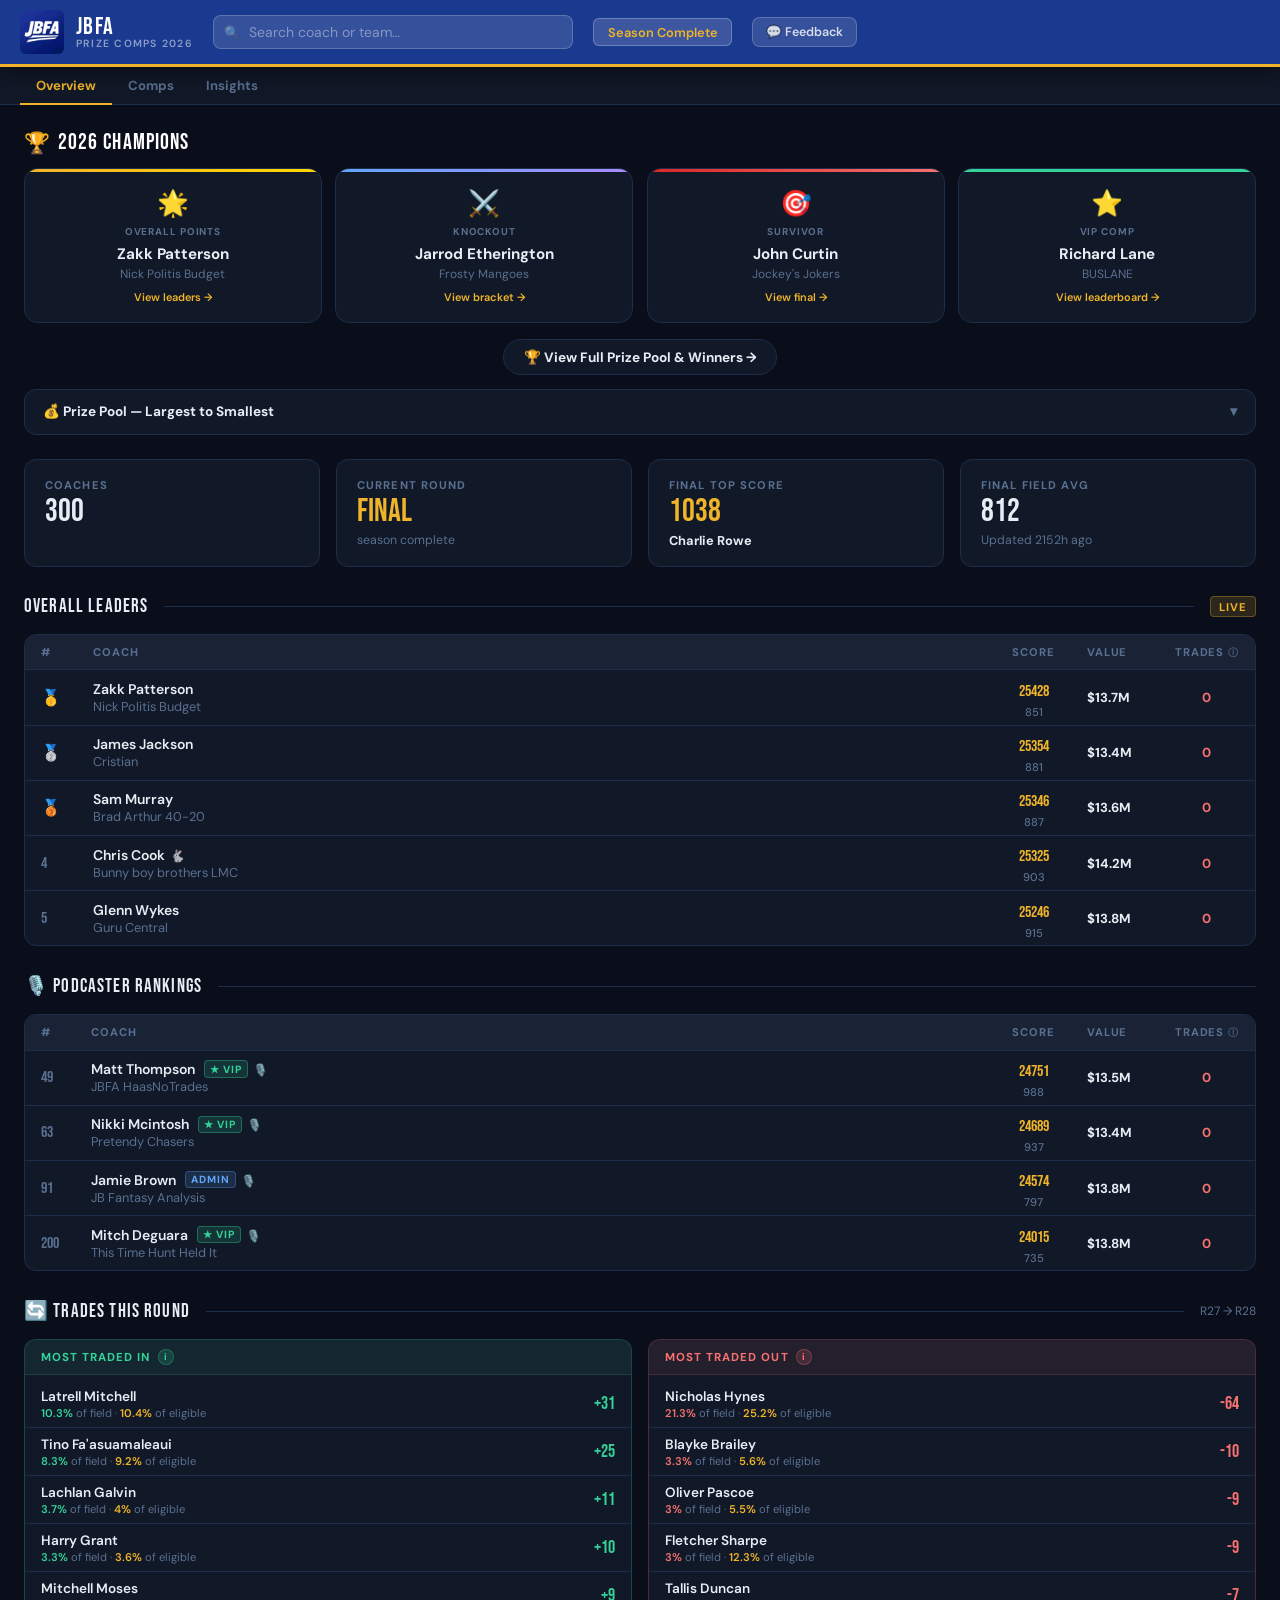
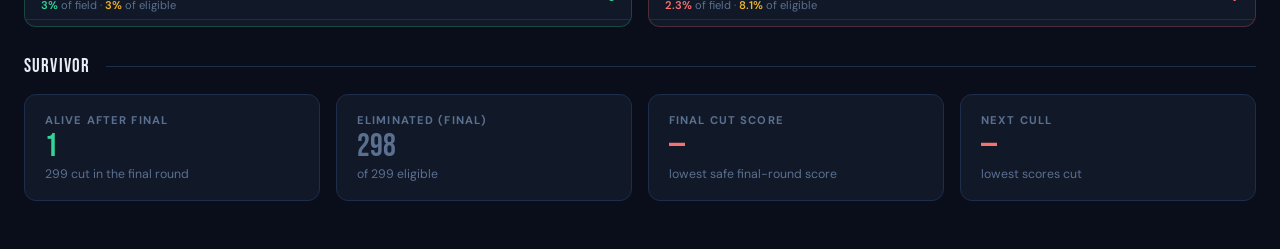
==== commit dacf12b8: "Restyle Prizes tab winners and surface the prize pool on the front page - Remove the green "Final — " ====
--- a/index.html
+++ b/index.html
@@ -8,7 +8,7 @@
 <title>JBFA Fantasy League — 2026</title>
 <link href="https://fonts.googleapis.com/css2?family=Bebas+Neue&family=DM+Sans:wght@400;500;600&display=swap" rel="stylesheet">
 
-<link rel="stylesheet" href="style.css?v=20260908">
+<link rel="stylesheet" href="style.css?v=20260908b">
 <link rel="manifest" href="manifest.json">
 <meta name="theme-color" content="#1a3a8f">
 <meta name="apple-mobile-web-app-capable" content="yes">
@@ -125,6 +125,13 @@
           <div class="champ-cta">View leaderboard →</div>
         </div>
       </div>
+      <div class="champ-prizes-link">
+        <button type="button" onclick="showTab(null,'prizes')">🏆 View Full Prize Pool &amp; Winners →</button>
+      </div>
+      <details class="prize-pool-dd">
+        <summary>💰 Prize Pool — Largest to Smallest</summary>
+        <div id="ov-prize-pool-wrap"></div>
+      </details>
     </div>
     <div class="sr">
       <div class="sc"><div class="scl">Coaches</div><div class="scv" id="sc-total">--</div><div class="scs"></div></div>
@@ -440,15 +447,14 @@
             <div style="font-size:.72rem;color:rgba(255,255,255,.45);text-transform:uppercase;letter-spacing:.1em">All JBFA coaches · Cumulative all 27 rounds</div>
           </div>
         </div>
-        <span class="badge" style="background:rgba(52,211,153,.15);color:var(--green,#34d399);border:1px solid rgba(52,211,153,.4);font-size:.62rem">✓ Final — Winners Confirmed</span>
-      </div>
+              </div>
       <div style="padding:1.5rem;">
         <div class="prizes-grid">
-          <div class="prize-card gold"><div class="prize-title">🥇 1st Place</div><div class="prize-amount" style="font-family:'Bebas Neue',sans-serif;font-size:2rem;color:var(--accent);letter-spacing:.04em;margin:.5rem 0;">$750</div><div class="prize-winner"><span class="prize-pill prize-pill-won"><span class="prize-pill-dot"></span>Zakk Patterson <span style="opacity:.6">· Nick Politis Budget</span></span></div></div>
-          <div class="prize-card gold"><div class="prize-title">🥈 2nd Place</div><div class="prize-amount" style="font-family:'Bebas Neue',sans-serif;font-size:2rem;color:var(--accent);letter-spacing:.04em;margin:.5rem 0;">$350</div><div class="prize-winner"><span class="prize-pill prize-pill-won"><span class="prize-pill-dot"></span>James Jackson <span style="opacity:.6">· Cristian</span></span></div></div>
-          <div class="prize-card gold"><div class="prize-title">🥉 3rd Place</div><div class="prize-amount" style="font-family:'Bebas Neue',sans-serif;font-size:1.3rem;color:var(--accent);letter-spacing:.04em;margin:.5rem 0;">2027 JBFA<br>VIP Package</div><div class="prize-winner"><span class="prize-pill prize-pill-won"><span class="prize-pill-dot"></span>Sam Murray <span style="opacity:.6">· Brad Arthur 40-20</span></span></div></div>
-          <div class="prize-card gold"><div class="prize-title">4th Place</div><div class="prize-amount" style="font-family:'Bebas Neue',sans-serif;font-size:1.6rem;color:var(--accent);letter-spacing:.04em;margin:.5rem 0;">$100 <span style="font-size:.9rem">+ Hat &amp; Shirt</span></div><div class="prize-winner"><span class="prize-pill prize-pill-won"><span class="prize-pill-dot"></span>Chris Cook <span style="opacity:.6">· Bunny boy brothers LMC</span></span></div></div>
-          <div class="prize-card gold"><div class="prize-title">5th Place</div><div class="prize-amount" style="font-family:'Bebas Neue',sans-serif;font-size:2rem;color:var(--accent);letter-spacing:.04em;margin:.5rem 0;">$75</div><div class="prize-winner"><span class="prize-pill prize-pill-won"><span class="prize-pill-dot"></span>Glenn Wykes <span style="opacity:.6">· Guru Central</span></span></div></div>
+          <div class="prize-card gold"><div class="prize-title">🥇 1st Place</div><div class="prize-amount" style="font-family:'Bebas Neue',sans-serif;font-size:2rem;color:var(--accent);letter-spacing:.04em;margin:.5rem 0;">$750</div><div class="prize-winner"><span class="prize-name-final">Zakk Patterson <span style="opacity:.6">· Nick Politis Budget</span></span></div></div>
+          <div class="prize-card gold"><div class="prize-title">🥈 2nd Place</div><div class="prize-amount" style="font-family:'Bebas Neue',sans-serif;font-size:2rem;color:var(--accent);letter-spacing:.04em;margin:.5rem 0;">$350</div><div class="prize-winner"><span class="prize-name-final">James Jackson <span style="opacity:.6">· Cristian</span></span></div></div>
+          <div class="prize-card gold"><div class="prize-title">🥉 3rd Place</div><div class="prize-amount" style="font-family:'Bebas Neue',sans-serif;font-size:1.3rem;color:var(--accent);letter-spacing:.04em;margin:.5rem 0;">2027 JBFA<br>VIP Package</div><div class="prize-winner"><span class="prize-name-final">Sam Murray <span style="opacity:.6">· Brad Arthur 40-20</span></span></div></div>
+          <div class="prize-card gold"><div class="prize-title">4th Place</div><div class="prize-amount" style="font-family:'Bebas Neue',sans-serif;font-size:1.6rem;color:var(--accent);letter-spacing:.04em;margin:.5rem 0;">$100 <span style="font-size:.9rem">+ Hat &amp; Shirt</span></div><div class="prize-winner"><span class="prize-name-final">Chris Cook <span style="opacity:.6">· Bunny boy brothers LMC</span></span></div></div>
+          <div class="prize-card gold"><div class="prize-title">5th Place</div><div class="prize-amount" style="font-family:'Bebas Neue',sans-serif;font-size:2rem;color:var(--accent);letter-spacing:.04em;margin:.5rem 0;">$75</div><div class="prize-winner"><span class="prize-name-final">Glenn Wykes <span style="opacity:.6">· Guru Central</span></span></div></div>
         </div>
       </div>
     </div>
@@ -475,39 +481,39 @@
             <div class="prize-title"><span class="badge bt1" style="margin-bottom:.4rem;display:inline-flex">Tier 1</span> Premiership</div>
             <div style="font-size:.68rem;text-transform:uppercase;letter-spacing:.1em;color:var(--muted);margin-top:.25rem">1st Place</div>
             <div class="prize-amount" style="font-family:'Bebas Neue',sans-serif;font-size:1.6rem;color:var(--t1);letter-spacing:.04em;margin:.2rem 0">$400</div>
-            <div style="margin-top:.4rem"><span class="prize-pill prize-pill-won"><span class="prize-pill-dot"></span>Kane Flemming <span style="opacity:.6">· Coochiemen</span></span></div>
+            <div style="margin-top:.4rem"><span class="prize-name-final">Kane Flemming <span style="opacity:.6">· Coochiemen</span></span></div>
             <hr style="border:none;border-top:1px solid var(--border);margin:.5rem 0">
             <div style="font-size:.68rem;text-transform:uppercase;letter-spacing:.1em;color:var(--muted)">Runner-up</div>
             <div style="font-family:'Bebas Neue',sans-serif;font-size:1.3rem;color:var(--t1);letter-spacing:.04em;margin:.2rem 0">$150 <span style="font-size:.9rem">+ JBFA Hat</span></div>
-            <div style="margin-top:.4rem"><span class="prize-pill prize-pill-won"><span class="prize-pill-dot"></span>Zakk Patterson <span style="opacity:.6">· Nick Politis Budget</span></span></div>
+            <div style="margin-top:.4rem"><span class="prize-name-final">Zakk Patterson <span style="opacity:.6">· Nick Politis Budget</span></span></div>
           </div>
           <div class="prize-card blue">
             <div class="prize-title"><span class="badge bt2" style="margin-bottom:.4rem;display:inline-flex">Tier 2</span> Championship</div>
             <div style="font-size:.68rem;text-transform:uppercase;letter-spacing:.1em;color:var(--muted);margin-top:.25rem">1st Place</div>
             <div class="prize-amount" style="font-family:'Bebas Neue',sans-serif;font-size:1.6rem;color:var(--t2);letter-spacing:.04em;margin:.2rem 0">$200</div>
-            <div style="margin-top:.4rem"><span class="prize-pill prize-pill-won"><span class="prize-pill-dot"></span>Peter Harding <span style="opacity:.6">· Pistols Panthers</span></span></div>
+            <div style="margin-top:.4rem"><span class="prize-name-final">Peter Harding <span style="opacity:.6">· Pistols Panthers</span></span></div>
             <hr style="border:none;border-top:1px solid var(--border);margin:.5rem 0">
             <div style="font-size:.68rem;text-transform:uppercase;letter-spacing:.1em;color:var(--muted)">Runner-up</div>
             <div style="font-family:'Bebas Neue',sans-serif;font-size:1.1rem;color:var(--t2);letter-spacing:.04em;margin:.2rem 0">2027 JBFA Legends Pack</div>
-            <div style="margin-top:.4rem"><span class="prize-pill prize-pill-won"><span class="prize-pill-dot"></span>Kye Beck <span style="opacity:.6">· Kyeskillersss</span></span></div>
+            <div style="margin-top:.4rem"><span class="prize-name-final">Kye Beck <span style="opacity:.6">· Kyeskillersss</span></span></div>
           </div>
           <div class="prize-card blue">
             <div class="prize-title"><span class="badge bt3" style="margin-bottom:.4rem;display:inline-flex">Tier 3</span> State Cup</div>
             <div style="font-size:.68rem;text-transform:uppercase;letter-spacing:.1em;color:var(--muted);margin-top:.25rem">1st Place</div>
             <div class="prize-amount" style="font-family:'Bebas Neue',sans-serif;font-size:1.6rem;color:var(--t3);letter-spacing:.04em;margin:.2rem 0">$100</div>
-            <div style="margin-top:.4rem"><span class="prize-pill prize-pill-won"><span class="prize-pill-dot"></span>David Mckenzie <span style="opacity:.6">· DMack Entertainers</span></span></div>
+            <div style="margin-top:.4rem"><span class="prize-name-final">David Mckenzie <span style="opacity:.6">· DMack Entertainers</span></span></div>
             <hr style="border:none;border-top:1px solid var(--border);margin:.5rem 0">
             <div style="font-size:.68rem;text-transform:uppercase;letter-spacing:.1em;color:var(--muted)">Runner-up</div>
             <div style="font-family:'Bebas Neue',sans-serif;font-size:1.1rem;color:var(--t3);letter-spacing:.04em;margin:.2rem 0">JBFA Hat &amp; T-Shirt</div>
-            <div style="margin-top:.4rem"><span class="prize-pill prize-pill-won"><span class="prize-pill-dot"></span>Les Farah <span style="opacity:.6">· Nathan Ramjet</span></span></div>
+            <div style="margin-top:.4rem"><span class="prize-name-final">Les Farah <span style="opacity:.6">· Nathan Ramjet</span></span></div>
           </div>
         </div>
         <div style="display:flex;align-items:center;gap:.5rem;flex-wrap:wrap;margin-bottom:.75rem"><span style="font-size:.75rem;font-weight:700;text-transform:uppercase;letter-spacing:.1em;color:var(--muted)">Knockout — Top 4 (Rounds 19–27)</span><span class="badge" style="background:rgba(52,211,153,.15);color:var(--green,#34d399);border:1px solid rgba(52,211,153,.4);font-size:.62rem">✓ Final — Winners Confirmed</span></div>
         <div class="prizes-grid">
-          <div class="prize-card gold"><div class="prize-title">🥇 1st Place</div><div class="prize-amount" style="font-family:'Bebas Neue',sans-serif;font-size:2rem;color:var(--accent);letter-spacing:.04em;margin:.5rem 0;">$350</div><div class="prize-winner"><span class="prize-pill prize-pill-won"><span class="prize-pill-dot"></span>Jarrod Etherington <span style="opacity:.6">· Frosty Mangoes</span></span><div style="font-size:.7rem;color:var(--muted);margin-top:.35rem">Grand Final: <strong style="color:var(--text)">941 – 891</strong></div></div></div>
-          <div class="prize-card gold"><div class="prize-title">🥈 2nd Place</div><div class="prize-amount" style="font-family:'Bebas Neue',sans-serif;font-size:2rem;color:var(--accent);letter-spacing:.04em;margin:.5rem 0;">$250</div><div class="prize-winner"><span class="prize-pill prize-pill-won"><span class="prize-pill-dot"></span>Jeremy Jones <span style="opacity:.6">· Jerome's Homies</span></span><div style="font-size:.7rem;color:var(--muted);margin-top:.35rem">Grand Final: <strong style="color:var(--text)">891 – 941</strong></div></div></div>
-          <div class="prize-card gold"><div class="prize-title">🥉 3rd Place</div><div class="prize-amount" style="font-family:'Bebas Neue',sans-serif;font-size:2rem;color:var(--accent);letter-spacing:.04em;margin:.5rem 0;">$150</div><div class="prize-winner"><span class="prize-pill prize-pill-won"><span class="prize-pill-dot"></span>Kyle Ryland <span style="opacity:.6">· Woolston War Pigs</span></span><div style="font-size:.7rem;color:var(--muted);margin-top:.35rem">Semi-final (R26): <strong style="color:var(--text)">987</strong></div></div></div>
-          <div class="prize-card gold"><div class="prize-title">4th Place</div><div class="prize-amount" style="font-family:'Bebas Neue',sans-serif;font-size:1.3rem;color:var(--accent);letter-spacing:.04em;margin:.5rem 0;">2027 JBFA<br>Legends Package</div><div class="prize-winner"><span class="prize-pill prize-pill-won"><span class="prize-pill-dot"></span>Zakk Patterson <span style="opacity:.6">· Nick Politis Budget</span></span><div style="font-size:.7rem;color:var(--muted);margin-top:.35rem">Semi-final (R26): <strong style="color:var(--text)">903</strong></div></div></div>
+          <div class="prize-card gold"><div class="prize-title">🥇 1st Place</div><div class="prize-amount" style="font-family:'Bebas Neue',sans-serif;font-size:2rem;color:var(--accent);letter-spacing:.04em;margin:.5rem 0;">$350</div><div class="prize-winner"><span class="prize-name-final">Jarrod Etherington <span style="opacity:.6">· Frosty Mangoes</span></span><div style="font-size:.7rem;color:var(--muted);margin-top:.35rem">Grand Final: <strong style="color:var(--text)">941 – 891</strong></div></div></div>
+          <div class="prize-card gold"><div class="prize-title">🥈 2nd Place</div><div class="prize-amount" style="font-family:'Bebas Neue',sans-serif;font-size:2rem;color:var(--accent);letter-spacing:.04em;margin:.5rem 0;">$250</div><div class="prize-winner"><span class="prize-name-final">Jeremy Jones <span style="opacity:.6">· Jerome's Homies</span></span><div style="font-size:.7rem;color:var(--muted);margin-top:.35rem">Grand Final: <strong style="color:var(--text)">891 – 941</strong></div></div></div>
+          <div class="prize-card gold"><div class="prize-title">🥉 3rd Place</div><div class="prize-amount" style="font-family:'Bebas Neue',sans-serif;font-size:2rem;color:var(--accent);letter-spacing:.04em;margin:.5rem 0;">$150</div><div class="prize-winner"><span class="prize-name-final">Kyle Ryland <span style="opacity:.6">· Woolston War Pigs</span></span><div style="font-size:.7rem;color:var(--muted);margin-top:.35rem">Semi-final (R26): <strong style="color:var(--text)">987</strong></div></div></div>
+          <div class="prize-card gold"><div class="prize-title">4th Place</div><div class="prize-amount" style="font-family:'Bebas Neue',sans-serif;font-size:1.3rem;color:var(--accent);letter-spacing:.04em;margin:.5rem 0;">2027 JBFA<br>Legends Package</div><div class="prize-winner"><span class="prize-name-final">Zakk Patterson <span style="opacity:.6">· Nick Politis Budget</span></span><div style="font-size:.7rem;color:var(--muted);margin-top:.35rem">Semi-final (R26): <strong style="color:var(--text)">903</strong></div></div></div>
         </div>
         <p style="font-size:.72rem;color:var(--muted);margin-top:.75rem;font-style:italic">3rd &amp; 4th lost in different Round 26 semi-finals (didn't play each other) — placed by their semi-final score.</p>
       </div>
@@ -523,14 +529,13 @@
             <div style="font-size:.72rem;color:rgba(255,255,255,.45);text-transform:uppercase;letter-spacing:.1em">Last coaches standing · Top 4 paid</div>
           </div>
         </div>
-        <span class="badge" style="background:rgba(52,211,153,.15);color:var(--green,#34d399);border:1px solid rgba(52,211,153,.4);font-size:.62rem">✓ Final — Winners Confirmed</span>
-      </div>
+              </div>
       <div style="padding:1.5rem;">
         <div class="prizes-grid">
-          <div class="prize-card green"><div class="prize-title">🥇 1st Place</div><div class="prize-amount" style="font-family:'Bebas Neue',sans-serif;font-size:2rem;color:var(--green);letter-spacing:.04em;margin:.5rem 0;">$400</div><div class="prize-winner"><span class="prize-pill prize-pill-won"><span class="prize-pill-dot"></span>John Curtin <span style="opacity:.6">· Jockey's Jokers</span></span></div></div>
-          <div class="prize-card green"><div class="prize-title">🥈 2nd Place</div><div class="prize-amount" style="font-family:'Bebas Neue',sans-serif;font-size:2rem;color:var(--green);letter-spacing:.04em;margin:.5rem 0;">$300</div><div class="prize-winner"><span class="prize-pill prize-pill-won"><span class="prize-pill-dot"></span>James Jackson <span style="opacity:.6">· Cristian</span></span></div></div>
-          <div class="prize-card green"><div class="prize-title">🥉 3rd Place</div><div class="prize-amount" style="font-family:'Bebas Neue',sans-serif;font-size:2rem;color:var(--green);letter-spacing:.04em;margin:.5rem 0;">$150</div><div class="prize-winner"><span class="prize-pill prize-pill-won"><span class="prize-pill-dot"></span>Evan Cook <span style="opacity:.6">· metzgerhund</span></span></div><div class="vip-boost-tag">⭐ VIP jackpot bonus: +25% → $187.50</div></div>
-          <div class="prize-card green"><div class="prize-title">4th Place</div><div class="prize-amount" style="font-family:'Bebas Neue',sans-serif;font-size:1.3rem;color:var(--green);letter-spacing:.04em;margin:.5rem 0;">2027 JBFA<br>Legends Package</div><div class="prize-winner"><span class="prize-pill prize-pill-won"><span class="prize-pill-dot"></span>Zakk Patterson <span style="opacity:.6">· Nick Politis Budget</span></span></div></div>
+          <div class="prize-card green"><div class="prize-title">🥇 1st Place</div><div class="prize-amount" style="font-family:'Bebas Neue',sans-serif;font-size:2rem;color:var(--green);letter-spacing:.04em;margin:.5rem 0;">$400</div><div class="prize-winner"><span class="prize-name-final">John Curtin <span style="opacity:.6">· Jockey's Jokers</span></span></div></div>
+          <div class="prize-card green"><div class="prize-title">🥈 2nd Place</div><div class="prize-amount" style="font-family:'Bebas Neue',sans-serif;font-size:2rem;color:var(--green);letter-spacing:.04em;margin:.5rem 0;">$300</div><div class="prize-winner"><span class="prize-name-final">James Jackson <span style="opacity:.6">· Cristian</span></span></div></div>
+          <div class="prize-card green"><div class="prize-title">🥉 3rd Place</div><div class="prize-amount" style="font-family:'Bebas Neue',sans-serif;font-size:2rem;color:var(--green);letter-spacing:.04em;margin:.5rem 0;">$150</div><div class="prize-winner"><span class="prize-name-final">Evan Cook <span style="opacity:.6">· metzgerhund</span></span></div><div class="vip-boost-tag">⭐ VIP jackpot bonus: +25% → $187.50</div></div>
+          <div class="prize-card green"><div class="prize-title">4th Place</div><div class="prize-amount" style="font-family:'Bebas Neue',sans-serif;font-size:1.3rem;color:var(--green);letter-spacing:.04em;margin:.5rem 0;">2027 JBFA<br>Legends Package</div><div class="prize-winner"><span class="prize-name-final">Zakk Patterson <span style="opacity:.6">· Nick Politis Budget</span></span></div></div>
         </div>
       </div>
     </div>
@@ -545,12 +550,11 @@
             <div style="font-size:.72rem;color:rgba(255,255,255,.45);text-transform:uppercase;letter-spacing:.1em">68 entries · Cumulative all season</div>
           </div>
         </div>
-        <span class="badge" style="background:rgba(52,211,153,.15);color:var(--green,#34d399);border:1px solid rgba(52,211,153,.4);font-size:.62rem">✓ Final — Winners Confirmed</span>
-      </div>
+              </div>
       <div style="padding:1.5rem;">
         <div class="prizes-grid" style="margin-bottom:1rem">
-          <div class="prize-card purple"><div class="prize-title">⭐ VIP Season Champion</div><div style="font-size:.68rem;text-transform:uppercase;letter-spacing:.1em;color:var(--muted);margin:.25rem 0">1st Place</div><div class="prize-amount" style="font-family:'Bebas Neue',sans-serif;font-size:2rem;color:var(--vip);letter-spacing:.04em;margin:.2rem 0;">$500</div><div class="prize-winner"><span class="prize-pill prize-pill-won"><span class="prize-pill-dot"></span>Richard Lane <span style="opacity:.6">· BUSLANE</span></span></div></div>
-          <div class="prize-card purple"><div class="prize-title">⭐ VIP Season Runner-Up</div><div class="prize-amount" style="font-family:'Bebas Neue',sans-serif;font-size:2rem;color:var(--vip);letter-spacing:.04em;margin:.5rem 0;">$100 <span style="font-size:1rem;color:var(--muted)">JBFA Credit</span></div><div class="prize-winner"><span class="prize-pill prize-pill-won"><span class="prize-pill-dot"></span>Shane Krautz <span style="opacity:.6">· Skrautz</span></span></div></div>
+          <div class="prize-card purple"><div class="prize-title">⭐ VIP Season Champion</div><div style="font-size:.68rem;text-transform:uppercase;letter-spacing:.1em;color:var(--muted);margin:.25rem 0">1st Place</div><div class="prize-amount" style="font-family:'Bebas Neue',sans-serif;font-size:2rem;color:var(--vip);letter-spacing:.04em;margin:.2rem 0;">$500</div><div class="prize-winner"><span class="prize-name-final">Richard Lane <span style="opacity:.6">· BUSLANE</span></span></div></div>
+          <div class="prize-card purple"><div class="prize-title">⭐ VIP Season Runner-Up</div><div class="prize-amount" style="font-family:'Bebas Neue',sans-serif;font-size:2rem;color:var(--vip);letter-spacing:.04em;margin:.5rem 0;">$100 <span style="font-size:1rem;color:var(--muted)">JBFA Credit</span></div><div class="prize-winner"><span class="prize-name-final">Shane Krautz <span style="opacity:.6">· Skrautz</span></span></div></div>
         </div>
         <div style="background:rgba(52,211,153,.08);border:1px solid rgba(52,211,153,.2);border-radius:10px;padding:.85rem 1.1rem;display:flex;align-items:flex-start;gap:.75rem;">
           <span style="font-size:1.1rem;flex-shrink:0">⭐</span>
@@ -609,7 +613,7 @@
     </div>
 
     <div class="sh"><div class="sht">Winnings Leaderboard</div><div class="shl"></div></div>
-    <div class="tw"><div class="tw-scroll"><table>
+    <div class="tw"><div class="tw-scroll"><table id="prizes-leaderboard-table">
       <thead><tr><th>#</th><th>Coach</th><th>Team</th><th>Comp Won</th><th>Winnings</th></tr></thead>
       <tbody>
         <tr><td class="trk">1</td><td><div class="tco">Zakk Patterson</div></td><td><div class="tte">Nick Politis Budget</div></td><td>Overall Points — 🥇 1st</td><td style="font-weight:700;color:var(--accent)">$750</td></tr>
@@ -980,9 +984,9 @@
   <button class="sw-toast-close" onclick="this.parentElement.classList.remove('visible')" aria-label="Dismiss">×</button>
 </div>
 
-<script src="dataFetcher.js?v=20260908"></script>
-<script src="uiRenderer.js?v=20260908"></script>
-<script src="app.js?v=20260908"></script>
+<script src="dataFetcher.js?v=20260908b"></script>
+<script src="uiRenderer.js?v=20260908b"></script>
+<script src="app.js?v=20260908b"></script>
 
 <script>
 function closeFeedback(){
--- a/style.css
+++ b/style.css
@@ -119,8 +119,7 @@
 .prize-winner{margin-top:auto;padding-top:.75rem;}
 .prize-pill{display:inline-flex;align-items:center;gap:.35rem;background:var(--surface2);border:1px solid var(--border);border-radius:5px;padding:.2rem .6rem;font-size:.72rem;color:var(--muted);font-weight:600;}
 .prize-pill-dot{width:6px;height:6px;border-radius:50%;background:var(--border);flex-shrink:0;}
-.prize-pill-won{background:rgba(52,211,153,.12);border-color:rgba(52,211,153,.45);color:var(--green,#34d399);}
-.prize-pill-won .prize-pill-dot{background:var(--green,#34d399);}
+.prize-name-final{font-size:.85rem;font-weight:700;color:var(--text);line-height:1.4;}
 .prizes-grid{display:grid;grid-template-columns:repeat(auto-fit,minmax(220px,1fr));gap:1rem;margin-bottom:1.5rem;}
 
 /* STAT CARDS */
@@ -1134,6 +1133,18 @@
 @media(max-width:720px){.champ-grid{grid-template-columns:repeat(2,1fr);}}
 @media(max-width:420px){.champ-grid{grid-template-columns:1fr;}}
 
+.champ-prizes-link{text-align:center;margin-top:1rem;}
+.champ-prizes-link button{background:var(--surface);border:1px solid var(--border);border-radius:999px;padding:.55rem 1.2rem;color:var(--text);font-family:'DM Sans',sans-serif;font-size:.85rem;font-weight:700;cursor:pointer;transition:transform .15s,border-color .15s;}
+.champ-prizes-link button:hover{transform:translateY(-1px);border-color:rgba(240,180,41,.5);color:var(--accent);}
+
+.prize-pool-dd{margin-top:.85rem;background:var(--surface);border:1px solid var(--border);border-radius:12px;overflow:hidden;}
+.prize-pool-dd summary{list-style:none;cursor:pointer;padding:.85rem 1.1rem;font-size:.85rem;font-weight:700;color:var(--text);display:flex;align-items:center;justify-content:space-between;}
+.prize-pool-dd summary::-webkit-details-marker{display:none;}
+.prize-pool-dd summary::after{content:'▾';color:var(--muted);transition:transform .15s;margin-left:.5rem;}
+.prize-pool-dd[open] summary::after{transform:rotate(180deg);}
+.prize-pool-dd summary:hover{color:var(--accent);}
+.prize-pool-dd .tw{padding:0 1.1rem 1.1rem;}
+
 /* ── VIP jackpot bonus tag (Prizes tab) ───────────────────────── */
 .vip-boost-tag{display:inline-flex;align-items:center;gap:.3rem;background:rgba(52,211,153,.12);border:1px solid rgba(52,211,153,.4);color:var(--vip);border-radius:5px;padding:.15rem .5rem;font-size:.66rem;font-weight:700;margin-top:.35rem;}
 
